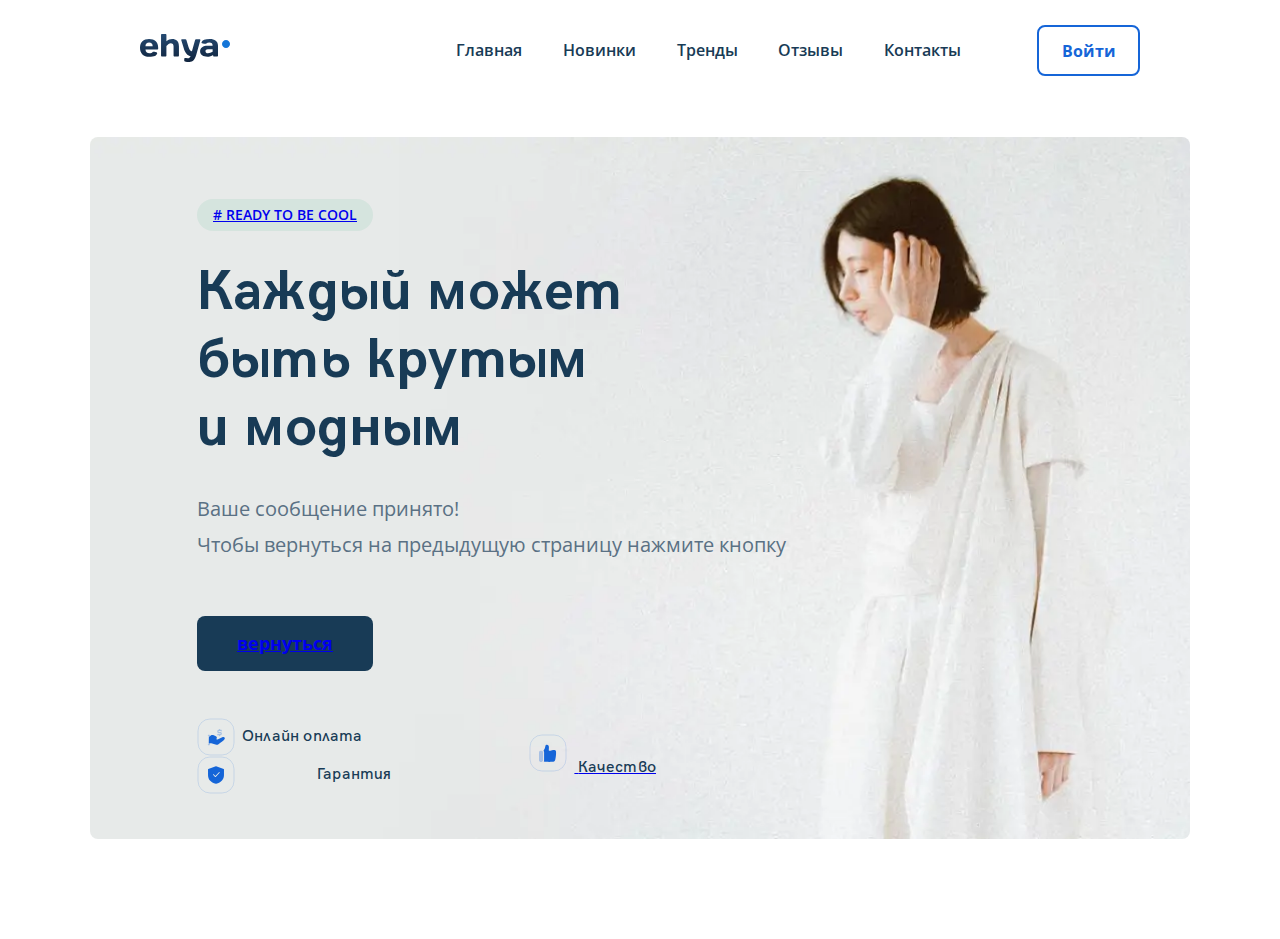
==== thankyou.html @ c6cf3c36 "create:adaptiv for mobile windows" ====
<!DOCTYPE html>
<html lang="ru">
  <head>
    <meta charset="UTF-8" />
    <meta name="viewport" content="width=device-width, initial-scale=1.0" />
    <title>БРЕНДОВАЯ ОДЕЖДА EHYA</title>
    <link rel="stylesheet" href="css/style.css" class="css" />
    <link rel="stylesheet" href="css/swiper-bundle.min.css" class="css" />
    <link rel="preconnect" href="https://fonts.gstatic.com" />
    <link
      href="https://fonts.googleapis.com/css2?family=Open+Sans:wght@300;400;600;700;800&display=swap"
      rel="stylesheet"
    />
    <link rel="shortcut icon" href="img/favicon.ico" type="image/x-icon" />
    <link rel="icon" href="img/favicon.ico" type="image/x-icon" />
    <link
      type="image/png"
      sizes="48x48"
      rel="icon"
      href="img/favicon-32x32.png"
    />
  </head>
  <body>
    <header class="navbar navbar__mobile">
      <div class="container">
        <div class="navbar-top">
          <div class="logo">
            <a href="#" class="logo">
              <img src="img/logo.svg" alt="Logo: EHYA" class="logo__image" />
            </a>
          </div>
          <div class="navbar-menu">
            <div class="navbar__links">
              <ul class="navbar__list">
                <li class="navbar__item">
                  <a href="#" class="navbar-menu__link">Главная</a>
                </li>
                <li class="navbar__item">
                  <a href="#" class="navbar-menu__link">Новинки</a>
                </li>
                <li class="navbar__item">
                  <a href="#" class="navbar-menu__link">Тренды</a>
                </li>
                <li class="navbar__item">
                  <a href="#" class="navbar-menu__link">Отзывы</a>
                </li>
                <li class="navbar__item">
                  <a href="#" class="navbar-menu__link">Контакты</a>
                </li>
              </ul>
              <div class="navbar__username--mobile">
                <button
                  data-toggle="modal"
                  class="menu-button navbar-top__menu-button navbar-top__menu-button--mobile"
                >
                  Войти
                </button>
              </div>
            </div>
          </div>
          <div class="navbar__username">
            <button
              class="menu-button navbar-top__menu-button navbar-top__menu-button--max"
              data-toggle="modal"
            >
              Войти
            </button>
          </div>
          <button class="menu-btn navbar-top__menu-button--mini">
            <div class="navbar-top__menu-line">
              <img
                src="img/menu-btn.png"
                alt="image"
                class="navbar-top__menu-image"
              />
            </div>
            <!--   <span class="navbar-top__menu-line"></span>
            <span class="navbar-top__menu-line"></span>
            <span class="navbar-top__menu-line"></span> -->
          </button>
          <!-- <button class="menu-btn--clode navbar-top__menu-button--close">
            <img src="img/close-icon2.png" alt="Icon: Close Icon" />
          </button> -->
          <!--/.navbar-top-->
        </div>
        <!-- /. container -->
      </div>
      <div class="mainscreen">
        <div class="mainscreen-wrapper">
          <div class="mainscreen-info">
            <button class="mainscreen__button-label">
              <a href="#" class="mainscreen-label"># ready to be cool</a>
            </button>
            <h1 class="mainscreen-title">
              Каждый может<br />
              быть крутым <br />
              и модным
            </h1>
            <div class="mainscreen-text">
              <span class="mainscreen__text">
                Ваше сообщение принято! <br />
                Чтобы вернуться на предыдущую страницу нажмите кнопку
              </span>
            </div>
            <button class="mainscreen__button-choise">
              <a href="index.html" class="mainscreen-choise">вернуться</a>
            </button>
          </div>
          <div class="mainscreen-conditions">
            <div class="mainscreen-conditions--mini">
              <div class="mainscreen-payment">
                <a href="#" class="mainscreen-payment__link"
                  ><img
                    src="img/payment-icon.svg"
                    alt="Icon: Icon Payment "
                    class="mainscreen-payment-icon"
                  />
                  <span class="mainscreen-paytext">Онлайн оплата</span></a
                >
              </div>
              <div class="mainscreen-guarantee">
                <a href="#" class="mainscreen-guarantee__link"
                  ><img
                    src="img/guarantee-icon.svg"
                    alt="Icon: Icon guarantee "
                    class="mainscreen-guarantee-icon"
                  />
                  <span class="mainscreen-guartext">Гарантия</span></a
                >
              </div>
            </div>

            <div class="mainscreen-quality">
              <a href="#" class="mainscreen-guartext__link">
                <img
                  src="img/quality-icon.svg"
                  alt="Icon: Icon quality "
                  class="mainscreen-quality-icon"
                />
                <span class="mainscreen-qualtext">Качество</span></a
              >
            </div>
          </div>
        </div>
        <!-- /. container-header -->
      </div>
    </header>
    <footer></footer>
    <div class="modal" id="modal_1">
      <div class="modal__overlay"></div>
      <!-- /.modal__overlay -->
      <div class="modal__dialog">
        <a href="#" class="modal__close">
          <img src="img/close.svg" alt="Icon: close" />
        </a>
        <div class="modal__contact-form">
          <h3 class="modal__title">Ваши данные</h3>
          <form action="send.php" method="POST" class="modal__form form">
            <input
              type="text"
              class="input modal__input modal__input-name"
              placeholder="Ваше Имя*"
              name="name"
              required
              minlength="2"
            />
            <input
              type="tel"
              class="input modal__input modal__input-number input__phone"
              placeholder="Номер телефона*"
              name="phone"
              required
              minlength="17"
            />
            <input
              type="email"
              class="input modal__input modal__input-email"
              placeholder="Email*"
              name="email"
              required
            />
            <textarea
              name="text"
              class="textarea modal__textarea"
              placeholder="Сообщение"
            ></textarea>
            <div class="modal__form-submit">
              <button class="button modal__button" type="submit">
                Отправить
              </button>
              <span class="modal__info">* Обязательные поля</span>
            </div>
          </form>
        </div>
        <!-- /.modal__contact-form -->
      </div>
      <!-- /.modal__dialog -->
    </div>
    <!-- /.modal -->
    <script src="js/jquery-3.5.1.min.js"></script>
    <script src="https://ajax.googleapis.com/ajax/libs/jquery/1.11.0/jquery.min.js"></script>
    <script src="js/swiper-bundle.min.js"></script>
    <script src="js/jquery.validate.min.js"></script>
    <script src="js/jquery.mask.min.js"></script>
    <script src="js/main.js"></script>
  </body>
</html>
---- css/style.css ----
*{box-sizing:border-box}body{font-family:'Open Sans', sans-serif;background-color:#FFFFFF;color:#183B56;overflow-y:scroll}@font-face{font-family:'HK Grotesk';src:url("../fonts/HKGrotesk-Bold.woff2") format("woff2");src:url("../fonts/HKGrotesk-Bold.woff") format("woff");font-weight:bold;font-style:normal;font-display:swap}@font-face{font-family:'HK Grotesk';src:url("../fonts/HKGrotesk-Medium.woff2") format("woff2");src:url("../fonts/HKGrotesk-Medium.woff") format("woff");font-weight:500;font-style:normal;font-display:swap}@font-face{font-family:'HK Grotesk';src:url("../fonts/HKGrotesk-Regular.woff2") format("woff2");src:url("../fonts/HKGrotesk-Regular.woff") format("woff");font-weight:normal;font-style:normal;font-display:swap}.container{max-width:1140px;margin:auto}.img{width:100%}.no-scroll{overflow-y:hidden}/*! normalize.css v8.0.1 | MIT License | github.com/necolas/normalize.css */html{line-height:1.15;-webkit-text-size-adjust:100%}body{margin:0}main{display:block}h1{font-size:2em;margin:0.67em 0}hr{box-sizing:content-box;height:0;overflow:visible}pre{font-family:monospace, monospace;font-size:1em}a{background-color:transparent}abbr[title]{border-bottom:none;text-decoration:underline;text-decoration:underline dotted}b,strong{font-weight:bolder}code,kbd,samp{font-family:monospace, monospace;font-size:1em}small{font-size:80%}sub,sup{font-size:75%;line-height:0;position:relative;vertical-align:baseline}sub{bottom:-0.25em}sup{top:-0.5em}img{border-style:none}button,input,optgroup,select,textarea{font-family:inherit;font-size:100%;line-height:1.15;margin:0}button,input{overflow:visible}button,select{text-transform:none}button,[type="button"],[type="reset"],[type="submit"]{-webkit-appearance:button}button::-moz-focus-inner,[type="button"]::-moz-focus-inner,[type="reset"]::-moz-focus-inner,[type="submit"]::-moz-focus-inner{border-style:none;padding:0}button:-moz-focusring,[type="button"]:-moz-focusring,[type="reset"]:-moz-focusring,[type="submit"]:-moz-focusring{outline:1px dotted ButtonText}fieldset{padding:0.35em 0.75em 0.625em}legend{box-sizing:border-box;color:inherit;display:table;max-width:100%;padding:0;white-space:normal}progress{vertical-align:baseline}textarea{overflow:auto}[type="checkbox"],[type="radio"]{box-sizing:border-box;padding:0}[type="number"]::-webkit-inner-spin-button,[type="number"]::-webkit-outer-spin-button{height:auto}[type="search"]{-webkit-appearance:textfield;outline-offset:-2px}[type="search"]::-webkit-search-decoration{-webkit-appearance:none}::-webkit-file-upload-button{-webkit-appearance:button;font:inherit}details{display:block}summary{display:list-item}template{display:none}[hidden]{display:none}.navbar{background-color:#ffffff;padding-bottom:100px;overflow-y:auto}.navbar-top{display:flex;justify-content:space-between;align-items:center;padding-top:23px;padding-bottom:60px}.navbar-top__menu-button--mini{display:none;border:none;outline:none}.navbar-top__menu-button--close{display:none;border:none;outline:none}.navbar-top__menu-button--max{outline:none;padding:13px 22px 12px 23px;border:2px solid #1565D8;border-radius:8px;background-color:#FFFFFF;text-decoration:none;font-style:normal;font-weight:bold;font-size:16px;line-height:22px;background-color:#FFFFFF;color:#1565d8}.navbar__username--mobile{display:none}.navbar-menu{margin:0;padding:0}.navbar__links{width:545px}.navbar__list{display:flex;align-items:center;justify-content:space-between;list-style-type:none}.navbar-menu__link{display:inline-block;text-decoration:none;font-style:normal;font-weight:600;font-size:16px;line-height:22px;color:#183B56}.logo{flex-basis:35%;cursor:pointer}.mainscreen{margin:auto;max-width:1280px;background-image:url(../img/header-image.webp);position:relative;padding:0px 0px 0px 0px;background-position:center;background-repeat:no-repeat;background-size:cover;border-radius:8px}.mainscreen-wrapper{padding:62px 0 45px 107px}.mainscreen__button-label{padding:6px 16px 6px 16px;background:rgba(54,179,126,0.1);border-radius:2000px;border:none;outline:none;margin-bottom:28px;text-transform:uppercase;text-decoration:none;font-style:normal;font-weight:600;font-size:14px;line-height:20px;color:#36B37E;cursor:pointer}.mainscreen-title{margin:0;padding:0;font-family:'HK Grotesk';font-feature-settings:"locl" 0;font-style:normal;font-weight:bold;font-size:56px;line-height:68px;letter-spacing:0.2px;color:#183B56;margin-bottom:28px}.mainscreen-text{max-width:615px;font-style:normal;font-weight:normal;font-size:20px;line-height:36px;color:#5A7184;margin-bottom:53px}.mainscreen__button-choise{padding:15px 40px 15px 40px;background:#183b56;border-radius:8px;border:none;outline:none;text-decoration:none;font-style:normal;font-weight:bold;font-size:18px;line-height:25px;color:#FFFFFF;cursor:pointer}.mainscreen-info{margin-bottom:47px}.mainscreen-conditions{width:459px;display:flex;justify-content:space-between;align-items:center}.mainscreen-conditions__mini{display:flex;justify-content:space-between;align-items:center}.mainscreen-payment{margin-right:29px}.mainscreen-payment__link,.mainscreen-guarantee__link,.mainscreen-quality__link{display:flex;justify-content:space-between;align-items:center;text-decoration:none}.mainscreen-payment-icon,.mainscreen-guarantee-icon,.mainscreen-quality-icon{margin-right:7px}.mainscreen-paytext,.mainscreen-qualtext,.mainscreen-guartext{font-family:'HK Grotesk';font-feature-settings:"locl" 0;font-weight:500;font-size:16px;line-height:20px;letter-spacing:0.2px;color:#183B56}.modal__overlay{position:fixed;left:0;top:0;right:0;bottom:0;background-color:rgba(0,143,223,0.39);z-index:100;visibility:hidden;opacity:0;transition:opacity 0.8s}.modal__overlay--visible{visibility:visible;opacity:1}.modal__dialog{position:fixed;max-width:478px;max-height:100%;overflow:auto;left:50%;top:49%;transform:translate(-50%, -50%);padding:19px 88px 33px 88px;background-color:#183B56;border-radius:8px;color:red;z-index:101;visibility:hidden;opacity:0;transition:opacity 0.8s}.modal__dialog--visible{visibility:visible;opacity:1}.modal__close{position:absolute;right:18px;top:20px;text-decoration:none;outline:none;border:none;cursor:pointer}.modal__input{font-family:'HK Grotesk';font-feature-settings:"locl" 0;width:100%;margin-top:15px;padding-left:15px}.modal__textarea{font-family:'HK Grotesk';font-feature-settings:"locl" 0;width:100%;min-height:123px;margin-top:15px;padding-top:10px;padding-left:15px;border-radius:4px;border:none;outline:none;resize:none}.modal__info{font-style:normal;font-weight:bold;font-size:12px;line-height:15px;color:#E0E0E0;text-align:left;order:2}.modal__title{font-family:'Open Sans', sans-serif;margin:17px 0 0 0;font-style:normal;font-weight:bold;font-size:18px;line-height:23px;text-transform:uppercase;color:#FFFFFF;text-align:center}.modal__button{margin-top:15px;min-width:163px;padding:9px 9px 9px 9px;background-color:#183B56;border-radius:8px;color:#FFFFFF;text-transform:uppercase;box-shadow:0 14px 28px rgba(0,0,0,0.25),0 10px 10px rgba(0,0,0,0.22);order:2}.modal__form-submit{display:flex;flex-direction:column;justify-content:space-between}.input{background:#FFFFFF;border-radius:4px;border:none;outline:none;height:50px;padding:0 23px 0 23px;font-size:16px;line-height:15px;font-weight:normal}@media (max-width: 1335px){.container{max-width:1000px}.logo{flex-basis:20%}.mainscreen{max-width:1100px}}@media (max-width: 1200px){.container{max-width:900px}.logo{flex-basis:20%}.mainscreen{max-width:950px}}@media (max-width: 992px){.container{max-width:650px}.logo{flex-basis:20%}.mainscreen{max-width:750px}.mainscreen-wrapper{padding:30px 0 30px 30px}.navbar-top{padding-bottom:31px}.navbar__links{width:420px}.navbar-menu{margin-right:30px}.navbar-menu__link{font-weight:600;font-size:14px}}@media (max-width: 768px){.container{max-width:650px}.navbar-top__menu-line--invisible{display:none}.navbar{overflow-y:auto}.navbar-menu{display:none;position:fixed;left:20px;right:-10px;bottom:0;top:9px;background-color:#FFFFFF;z-index:99;border:1px solid #c4c1c1;box-shadow:0 0 10px #c4c1c1}.navbar-menu--visible{display:block;max-height:60%;overflow-y:auto}.navbar__mobile{display:block;top:0;right:0;left:0;z-index:99}.navbar__username{display:none}.navbar__username--mobile{display:block}.navbar__list{padding:0;margin:0;align-items:start;flex-direction:column;margin-top:40px;margin-left:120px;margin-bottom:20px}.navbar__item{margin-bottom:20px}.navbar-top{padding-top:26px;padding-bottom:46px}.navbar-top__menu-button--mobile{margin-left:120px;padding:13px 125px 12px 125px;border:2px solid #1565D8;border-radius:8px;background-color:#FFFFFF;font-style:normal;font-weight:bold;font-size:16px;line-height:22px;background-color:#FFFFFF;color:#1565d8}.navbar-top__menu-button--mini{position:absolute;top:29px;right:63px;z-index:100;display:flex;width:16px;height:14px;padding:0;align-items:center;justify-content:space-between;flex-direction:column;border:none;background-color:#FFFFFF;cursor:pointer}.menu-btn--close{background-image:url(../img/close-icon.png);margin-top:4px;background-size:cover;z-index:100}.mainscreen{max-width:724px;margin:auto;background-image:url(../img/header-image2.webp);position:relative;padding:0px 0 0px 0;background-position:center;background-repeat:no-repeat;background-size:cover;border-radius:8px;overflow-y:auto}.mainscreen-wrapper{padding:35px 0 36px 29px}.mainscreen__button-label{margin-bottom:24px}.mainscreen-title{font-style:normal;font-weight:bold;font-size:48px;line-height:60px;letter-spacing:0.2px;margin-bottom:20px}.mainscreen-text{max-width:401px;font-style:normal;font-weight:normal;font-size:18px;line-height:32px;margin-bottom:36px}.mainscreen-info{margin-bottom:40px}.mainscreen-conditions{max-width:443px}.mainscreen-payment{margin-right:18px}.modal__dialog{width:300px;padding:19px 40px 33px 40px}}@media (max-width: 700px){.container{max-width:500px}.mainscreen-wrapper{padding:35px 0 36px 29px}.mainscreen__button-label{margin-bottom:24px}.mainscreen-title{font-style:normal;font-weight:bold;font-size:44px;letter-spacing:0.2px;margin-bottom:20px}.mainscreen-text{max-width:401px;font-style:normal;font-weight:normal;font-size:16px;margin-bottom:36px}}@media (max-width: 567px){.container{max-width:450px}.mainscreen{max-width:711px;margin:auto;background-image:url(../img/header-image2.webp);position:relative;padding:0px 0 0px 0;background-position:center;background-repeat:no-repeat;background-size:cover;border-radius:8px}.mainscreen-wrapper{padding:35px 0 36px 29px}.mainscreen__button-label{margin-bottom:24px}.mainscreen-title{font-style:normal;font-weight:bold;font-size:36px;letter-spacing:0.2px;margin-bottom:20px}.mainscreen-text{max-width:401px;font-style:normal;font-weight:normal;font-size:18px;line-height:32px;margin-bottom:36px}.mainscreen-info{margin-bottom:40px}.mainscreen-conditions{max-width:443px}.navbar__list{margin-left:80px}.navbar-top{padding-top:26px}.navbar-top__menu-button--mobile{margin-left:74px;padding:9px 101px 9px 101px}}@media (max-width: 480px){.container{max-width:300px}.navbar-top{padding:26px 0 26px 5px}.navbar__links{width:300px}.mainscreen{max-width:500px;height:100%;margin:auto;background-image:url(../img/header-image2.webp);position:relative;padding:0px 0 0px 0;background-position:right;background-repeat:no-repeat;background-size:cover;border-radius:8px}.mainscreen-wrapper{padding:378px 0 51px 6px}.mainscreen__button-label{position:absolute;top:197px;right:88px;margin-bottom:24px}.mainscreen-title{position:absolute;top:236px;font-weight:bold;font-size:32px;line-height:40px;text-align:center;letter-spacing:0.2px}.mainscreen-text{max-width:401px;font-style:normal;font-weight:normal;font-size:16px;line-height:28px;text-align:center}.mainscreen-info{display:flex;flex-direction:column;justify-content:space-between;align-items:center;margin-bottom:40px}.mainscreen-conditions{max-width:320px;margin:auto;flex-direction:column;flex-wrap:wrap;align-items:center}.navbar__list{margin-left:30px}.navbar-top__menu-button--mobile{margin-left:20px;padding:9px 101px 9px 101px}.navbar-menu{left:8px;right:-26px;bottom:0;top:9px}.navbar-menu--visible{max-height:60%}}@media (max-width: 320px){.container{max-width:280px}.mainscreen{position:relative;max-width:320px;height:100%;margin:auto;background-image:url(../img/header-image3.webp);position:relative;padding:0px 0 0px 0;background-position:top;background-repeat:no-repeat;background-size:cover;border-radius:8px}.mainscreen-wrapper{padding:563px 0 34px 6px}.mainscreen__button-label{position:absolute;top:376px;right:75px}.mainscreen-title{position:absolute;top:426px;font-style:normal;font-weight:bold;font-size:32px;letter-spacing:0.2px}.mainscreen-text{font-style:normal;font-weight:normal;font-size:17px;margin-bottom:26px;text-align:center}.mainscreen-info{margin-bottom:22px}.mainscreen-conditions{max-width:300px;align-items:center}.mainscreen-conditions__mini{min-width:272px;margin-bottom:15px}.mainscreen-paytext,.mainscreen-qualtext,.mainscreen-guartext{font-family:'HK Grotesk';font-feature-settings:"locl" 0;font-weight:500;font-size:16px;line-height:20px;letter-spacing:0.2px;color:#183B56}.mainscreen-payment{margin-right:0}.mainscreen-payment-icon,.mainscreen-guarantee-icon,.mainscreen-quality-icon{width:25px}.mainscreen__button-choise{padding:13px 49px 13px 49px;background:#183b56;border-radius:8px;border:none;outline:none}.mainscreen-choise{font-style:normal;font-weight:bold;font-size:16px;line-height:22px;text-align:center}.navbar-top{padding:18px 0 39px 5px}.navbar-top__menu-button--mini{top:21px;right:29px}.navbar-top__menu-button--mobile{margin-left:20px;margin-bottom:20px}.navbar__links{width:295px}.navbar-menu{display:none;position:fixed;left:8px;right:-26px;bottom:0;top:9px;background-color:#FFFFFF;z-index:99;border:1px solid #c4c1c1;box-shadow:0 0 10px #c4c1c1}.navbar-menu--visible{display:block;height:322px;overflow-y:auto}.navbar-menu__link{font-style:normal;font-weight:600;font-size:16px;line-height:22px}.navbar__list{margin-left:22px;margin-top:35px;margin-bottom:-1px}}
/*# sourceMappingURL=style.css.map */
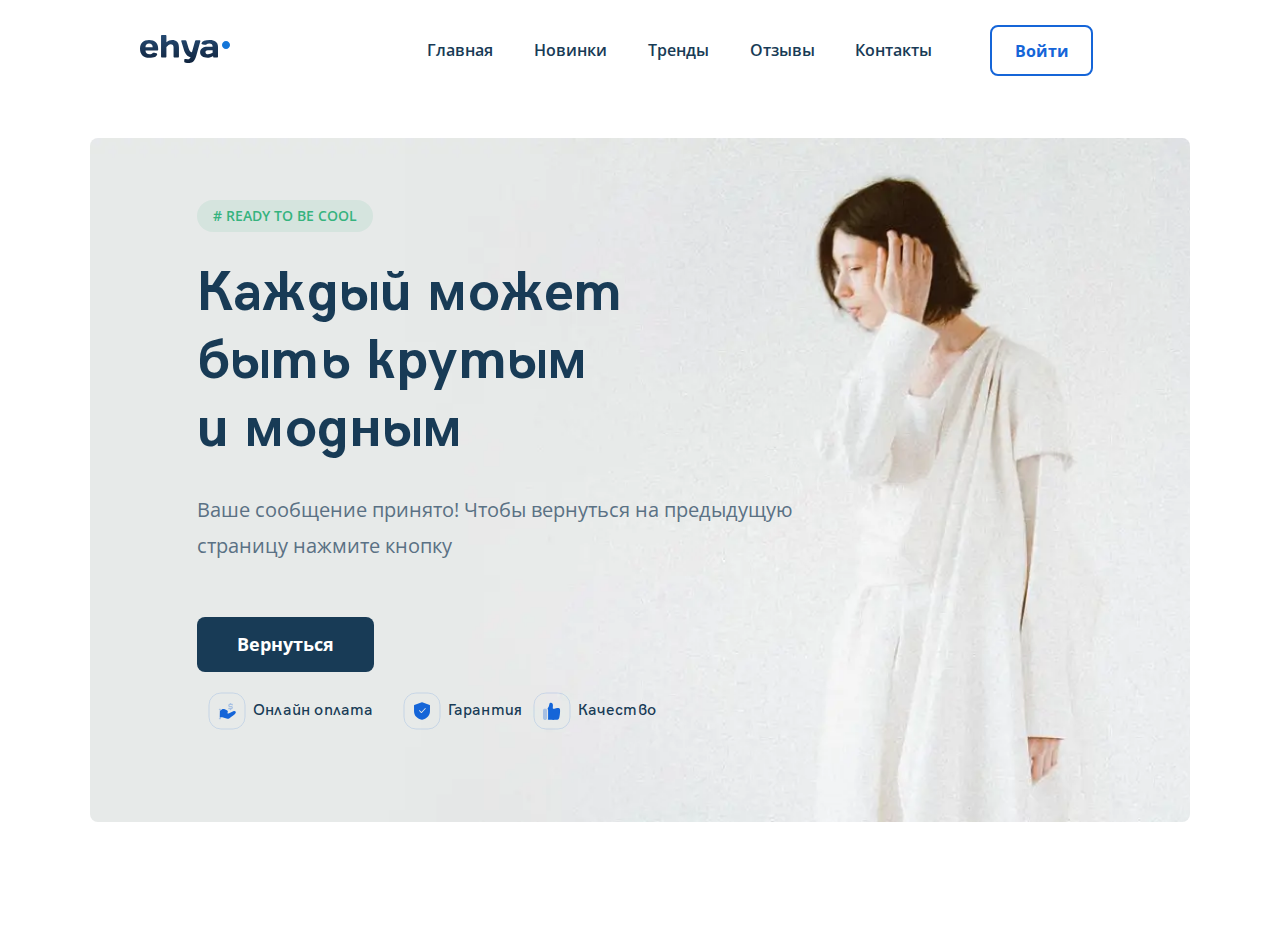
==== commit 5b25faf4: "create: section new" ====
--- a/thankyou.html
+++ b/thankyou.html
@@ -6,6 +6,7 @@
     <title>БРЕНДОВАЯ ОДЕЖДА EHYA</title>
     <link rel="stylesheet" href="css/style.css" class="css" />
     <link rel="stylesheet" href="css/swiper-bundle.min.css" class="css" />
+
     <link rel="preconnect" href="https://fonts.gstatic.com" />
     <link
       href="https://fonts.googleapis.com/css2?family=Open+Sans:wght@300;400;600;700;800&display=swap"
@@ -25,7 +26,7 @@
       <div class="container">
         <div class="navbar-top">
           <div class="logo">
-            <a href="#" class="logo">
+            <a href="index.html" class="logo">
               <img src="img/logo.svg" alt="Logo: EHYA" class="logo__image" />
             </a>
           </div>
@@ -48,7 +49,7 @@
                   <a href="#" class="navbar-menu__link">Контакты</a>
                 </li>
               </ul>
-              <div class="navbar__username--mobile">
+              <div class="navbar__username navbar__username--mobile">
                 <button
                   data-toggle="modal"
                   class="menu-button navbar-top__menu-button navbar-top__menu-button--mobile"
@@ -66,19 +67,21 @@
               Войти
             </button>
           </div>
-          <button class="menu-btn navbar-top__menu-button--mini">
-            <div class="navbar-top__menu-line">
-              <img
-                src="img/menu-btn.png"
-                alt="image"
-                class="navbar-top__menu-image"
-              />
-            </div>
+          <div class="navbar-top__menu-line"></div>
+          <button
+            class="menu-btn navbar-top__menu-button navbar-top__line-button navbar-top__menu-button--mini"
+          >
+            <img
+              src="img/menu-btn.png"
+              alt="image"
+              class="navbar-top__menu-image navbar-top__menu-line"
+            />
+
             <!--   <span class="navbar-top__menu-line"></span>
             <span class="navbar-top__menu-line"></span>
             <span class="navbar-top__menu-line"></span> -->
           </button>
-          <!-- <button class="menu-btn--clode navbar-top__menu-button--close">
+          <!-- <button class="menu-btn navbar-top__menu-button">
             <img src="img/close-icon2.png" alt="Icon: Close Icon" />
           </button> -->
           <!--/.navbar-top-->
@@ -88,9 +91,7 @@
       <div class="mainscreen">
         <div class="mainscreen-wrapper">
           <div class="mainscreen-info">
-            <button class="mainscreen__button-label">
-              <a href="#" class="mainscreen-label"># ready to be cool</a>
-            </button>
+            <button class="mainscreen__button-label"># ready to be cool</button>
             <h1 class="mainscreen-title">
               Каждый может<br />
               быть крутым <br />
@@ -98,16 +99,16 @@
             </h1>
             <div class="mainscreen-text">
               <span class="mainscreen__text">
-                Ваше сообщение принято! <br />
-                Чтобы вернуться на предыдущую страницу нажмите кнопку
+                Ваше сообщение принято! Чтобы вернуться на предыдущую страницу
+                нажмите кнопку
               </span>
-            </div>
-            <button class="mainscreen__button-choise">
-              <a href="index.html" class="mainscreen-choise">вернуться</a>
-            </button>
-          </div>
+            </div>  
+            <div class="mainscreen__thank-back">
+            <a href="index.html" class="thank-back__main">
+            <button class="mainscreen__button-choise">Вернуться</button>
+          </div>         
           <div class="mainscreen-conditions">
-            <div class="mainscreen-conditions--mini">
+            <div class="mainscreen-conditions__mini">
               <div class="mainscreen-payment">
                 <a href="#" class="mainscreen-payment__link"
                   ><img
@@ -131,7 +132,7 @@
             </div>
 
             <div class="mainscreen-quality">
-              <a href="#" class="mainscreen-guartext__link">
+              <a href="#" class="mainscreen-quality__link">
                 <img
                   src="img/quality-icon.svg"
                   alt="Icon: Icon quality "
@@ -159,17 +160,28 @@
             <input
               type="text"
               class="input modal__input modal__input-name"
-              placeholder="Ваше Имя*"
+              placeholder="Ваше логин*"
               name="name"
               required
               minlength="2"
             />
+            <input
+              type="password"
+              class="input modal__input modal__input-password"
+              placeholder="Пароль*"
+              name="password"
+              required
+              minlength="5"
+            />
+            <div class="modal__form-submit">
+              <span class="modal__info">*Обязательные поля</span>
+              <button class="button modal__button" type="submit">Вход</button>
+            </div>
             <input
               type="tel"
               class="input modal__input modal__input-number input__phone"
               placeholder="Номер телефона*"
               name="phone"
-              required
               minlength="17"
             />
             <input
@@ -177,7 +189,6 @@
               class="input modal__input modal__input-email"
               placeholder="Email*"
               name="email"
-              required
             />
             <textarea
               name="text"
@@ -185,10 +196,10 @@
               placeholder="Сообщение"
             ></textarea>
             <div class="modal__form-submit">
+              <span class="modal__info">*Обязательные поля</span>
               <button class="button modal__button" type="submit">
                 Отправить
               </button>
-              <span class="modal__info">* Обязательные поля</span>
             </div>
           </form>
         </div>
--- a/css/style.css
+++ b/css/style.css
@@ -1,2 +1,2 @@
-*{box-sizing:border-box}body{font-family:'Open Sans', sans-serif;background-color:#FFFFFF;color:#183B56;overflow-y:scroll}@font-face{font-family:'HK Grotesk';src:url("../fonts/HKGrotesk-Bold.woff2") format("woff2");src:url("../fonts/HKGrotesk-Bold.woff") format("woff");font-weight:bold;font-style:normal;font-display:swap}@font-face{font-family:'HK Grotesk';src:url("../fonts/HKGrotesk-Medium.woff2") format("woff2");src:url("../fonts/HKGrotesk-Medium.woff") format("woff");font-weight:500;font-style:normal;font-display:swap}@font-face{font-family:'HK Grotesk';src:url("../fonts/HKGrotesk-Regular.woff2") format("woff2");src:url("../fonts/HKGrotesk-Regular.woff") format("woff");font-weight:normal;font-style:normal;font-display:swap}.container{max-width:1140px;margin:auto}.img{width:100%}.no-scroll{overflow-y:hidden}/*! normalize.css v8.0.1 | MIT License | github.com/necolas/normalize.css */html{line-height:1.15;-webkit-text-size-adjust:100%}body{margin:0}main{display:block}h1{font-size:2em;margin:0.67em 0}hr{box-sizing:content-box;height:0;overflow:visible}pre{font-family:monospace, monospace;font-size:1em}a{background-color:transparent}abbr[title]{border-bottom:none;text-decoration:underline;text-decoration:underline dotted}b,strong{font-weight:bolder}code,kbd,samp{font-family:monospace, monospace;font-size:1em}small{font-size:80%}sub,sup{font-size:75%;line-height:0;position:relative;vertical-align:baseline}sub{bottom:-0.25em}sup{top:-0.5em}img{border-style:none}button,input,optgroup,select,textarea{font-family:inherit;font-size:100%;line-height:1.15;margin:0}button,input{overflow:visible}button,select{text-transform:none}button,[type="button"],[type="reset"],[type="submit"]{-webkit-appearance:button}button::-moz-focus-inner,[type="button"]::-moz-focus-inner,[type="reset"]::-moz-focus-inner,[type="submit"]::-moz-focus-inner{border-style:none;padding:0}button:-moz-focusring,[type="button"]:-moz-focusring,[type="reset"]:-moz-focusring,[type="submit"]:-moz-focusring{outline:1px dotted ButtonText}fieldset{padding:0.35em 0.75em 0.625em}legend{box-sizing:border-box;color:inherit;display:table;max-width:100%;padding:0;white-space:normal}progress{vertical-align:baseline}textarea{overflow:auto}[type="checkbox"],[type="radio"]{box-sizing:border-box;padding:0}[type="number"]::-webkit-inner-spin-button,[type="number"]::-webkit-outer-spin-button{height:auto}[type="search"]{-webkit-appearance:textfield;outline-offset:-2px}[type="search"]::-webkit-search-decoration{-webkit-appearance:none}::-webkit-file-upload-button{-webkit-appearance:button;font:inherit}details{display:block}summary{display:list-item}template{display:none}[hidden]{display:none}.navbar{background-color:#ffffff;padding-bottom:100px;overflow-y:auto}.navbar-top{display:flex;justify-content:space-between;align-items:center;padding-top:23px;padding-bottom:60px}.navbar-top__menu-button--mini{display:none;border:none;outline:none}.navbar-top__menu-button--close{display:none;border:none;outline:none}.navbar-top__menu-button--max{outline:none;padding:13px 22px 12px 23px;border:2px solid #1565D8;border-radius:8px;background-color:#FFFFFF;text-decoration:none;font-style:normal;font-weight:bold;font-size:16px;line-height:22px;background-color:#FFFFFF;color:#1565d8}.navbar__username--mobile{display:none}.navbar-menu{margin:0;padding:0}.navbar__links{width:545px}.navbar__list{display:flex;align-items:center;justify-content:space-between;list-style-type:none}.navbar-menu__link{display:inline-block;text-decoration:none;font-style:normal;font-weight:600;font-size:16px;line-height:22px;color:#183B56}.logo{flex-basis:35%;cursor:pointer}.mainscreen{margin:auto;max-width:1280px;background-image:url(../img/header-image.webp);position:relative;padding:0px 0px 0px 0px;background-position:center;background-repeat:no-repeat;background-size:cover;border-radius:8px}.mainscreen-wrapper{padding:62px 0 45px 107px}.mainscreen__button-label{padding:6px 16px 6px 16px;background:rgba(54,179,126,0.1);border-radius:2000px;border:none;outline:none;margin-bottom:28px;text-transform:uppercase;text-decoration:none;font-style:normal;font-weight:600;font-size:14px;line-height:20px;color:#36B37E;cursor:pointer}.mainscreen-title{margin:0;padding:0;font-family:'HK Grotesk';font-feature-settings:"locl" 0;font-style:normal;font-weight:bold;font-size:56px;line-height:68px;letter-spacing:0.2px;color:#183B56;margin-bottom:28px}.mainscreen-text{max-width:615px;font-style:normal;font-weight:normal;font-size:20px;line-height:36px;color:#5A7184;margin-bottom:53px}.mainscreen__button-choise{padding:15px 40px 15px 40px;background:#183b56;border-radius:8px;border:none;outline:none;text-decoration:none;font-style:normal;font-weight:bold;font-size:18px;line-height:25px;color:#FFFFFF;cursor:pointer}.mainscreen-info{margin-bottom:47px}.mainscreen-conditions{width:459px;display:flex;justify-content:space-between;align-items:center}.mainscreen-conditions__mini{display:flex;justify-content:space-between;align-items:center}.mainscreen-payment{margin-right:29px}.mainscreen-payment__link,.mainscreen-guarantee__link,.mainscreen-quality__link{display:flex;justify-content:space-between;align-items:center;text-decoration:none}.mainscreen-payment-icon,.mainscreen-guarantee-icon,.mainscreen-quality-icon{margin-right:7px}.mainscreen-paytext,.mainscreen-qualtext,.mainscreen-guartext{font-family:'HK Grotesk';font-feature-settings:"locl" 0;font-weight:500;font-size:16px;line-height:20px;letter-spacing:0.2px;color:#183B56}.modal__overlay{position:fixed;left:0;top:0;right:0;bottom:0;background-color:rgba(0,143,223,0.39);z-index:100;visibility:hidden;opacity:0;transition:opacity 0.8s}.modal__overlay--visible{visibility:visible;opacity:1}.modal__dialog{position:fixed;max-width:478px;max-height:100%;overflow:auto;left:50%;top:49%;transform:translate(-50%, -50%);padding:19px 88px 33px 88px;background-color:#183B56;border-radius:8px;color:red;z-index:101;visibility:hidden;opacity:0;transition:opacity 0.8s}.modal__dialog--visible{visibility:visible;opacity:1}.modal__close{position:absolute;right:18px;top:20px;text-decoration:none;outline:none;border:none;cursor:pointer}.modal__input{font-family:'HK Grotesk';font-feature-settings:"locl" 0;width:100%;margin-top:15px;padding-left:15px}.modal__textarea{font-family:'HK Grotesk';font-feature-settings:"locl" 0;width:100%;min-height:123px;margin-top:15px;padding-top:10px;padding-left:15px;border-radius:4px;border:none;outline:none;resize:none}.modal__info{font-style:normal;font-weight:bold;font-size:12px;line-height:15px;color:#E0E0E0;text-align:left;order:2}.modal__title{font-family:'Open Sans', sans-serif;margin:17px 0 0 0;font-style:normal;font-weight:bold;font-size:18px;line-height:23px;text-transform:uppercase;color:#FFFFFF;text-align:center}.modal__button{margin-top:15px;min-width:163px;padding:9px 9px 9px 9px;background-color:#183B56;border-radius:8px;color:#FFFFFF;text-transform:uppercase;box-shadow:0 14px 28px rgba(0,0,0,0.25),0 10px 10px rgba(0,0,0,0.22);order:2}.modal__form-submit{display:flex;flex-direction:column;justify-content:space-between}.input{background:#FFFFFF;border-radius:4px;border:none;outline:none;height:50px;padding:0 23px 0 23px;font-size:16px;line-height:15px;font-weight:normal}@media (max-width: 1335px){.container{max-width:1000px}.logo{flex-basis:20%}.mainscreen{max-width:1100px}}@media (max-width: 1200px){.container{max-width:900px}.logo{flex-basis:20%}.mainscreen{max-width:950px}}@media (max-width: 992px){.container{max-width:650px}.logo{flex-basis:20%}.mainscreen{max-width:750px}.mainscreen-wrapper{padding:30px 0 30px 30px}.navbar-top{padding-bottom:31px}.navbar__links{width:420px}.navbar-menu{margin-right:30px}.navbar-menu__link{font-weight:600;font-size:14px}}@media (max-width: 768px){.container{max-width:650px}.navbar-top__menu-line--invisible{display:none}.navbar{overflow-y:auto}.navbar-menu{display:none;position:fixed;left:20px;right:-10px;bottom:0;top:9px;background-color:#FFFFFF;z-index:99;border:1px solid #c4c1c1;box-shadow:0 0 10px #c4c1c1}.navbar-menu--visible{display:block;max-height:60%;overflow-y:auto}.navbar__mobile{display:block;top:0;right:0;left:0;z-index:99}.navbar__username{display:none}.navbar__username--mobile{display:block}.navbar__list{padding:0;margin:0;align-items:start;flex-direction:column;margin-top:40px;margin-left:120px;margin-bottom:20px}.navbar__item{margin-bottom:20px}.navbar-top{padding-top:26px;padding-bottom:46px}.navbar-top__menu-button--mobile{margin-left:120px;padding:13px 125px 12px 125px;border:2px solid #1565D8;border-radius:8px;background-color:#FFFFFF;font-style:normal;font-weight:bold;font-size:16px;line-height:22px;background-color:#FFFFFF;color:#1565d8}.navbar-top__menu-button--mini{position:absolute;top:29px;right:63px;z-index:100;display:flex;width:16px;height:14px;padding:0;align-items:center;justify-content:space-between;flex-direction:column;border:none;background-color:#FFFFFF;cursor:pointer}.menu-btn--close{background-image:url(../img/close-icon.png);margin-top:4px;background-size:cover;z-index:100}.mainscreen{max-width:724px;margin:auto;background-image:url(../img/header-image2.webp);position:relative;padding:0px 0 0px 0;background-position:center;background-repeat:no-repeat;background-size:cover;border-radius:8px;overflow-y:auto}.mainscreen-wrapper{padding:35px 0 36px 29px}.mainscreen__button-label{margin-bottom:24px}.mainscreen-title{font-style:normal;font-weight:bold;font-size:48px;line-height:60px;letter-spacing:0.2px;margin-bottom:20px}.mainscreen-text{max-width:401px;font-style:normal;font-weight:normal;font-size:18px;line-height:32px;margin-bottom:36px}.mainscreen-info{margin-bottom:40px}.mainscreen-conditions{max-width:443px}.mainscreen-payment{margin-right:18px}.modal__dialog{width:300px;padding:19px 40px 33px 40px}}@media (max-width: 700px){.container{max-width:500px}.mainscreen-wrapper{padding:35px 0 36px 29px}.mainscreen__button-label{margin-bottom:24px}.mainscreen-title{font-style:normal;font-weight:bold;font-size:44px;letter-spacing:0.2px;margin-bottom:20px}.mainscreen-text{max-width:401px;font-style:normal;font-weight:normal;font-size:16px;margin-bottom:36px}}@media (max-width: 567px){.container{max-width:450px}.mainscreen{max-width:711px;margin:auto;background-image:url(../img/header-image2.webp);position:relative;padding:0px 0 0px 0;background-position:center;background-repeat:no-repeat;background-size:cover;border-radius:8px}.mainscreen-wrapper{padding:35px 0 36px 29px}.mainscreen__button-label{margin-bottom:24px}.mainscreen-title{font-style:normal;font-weight:bold;font-size:36px;letter-spacing:0.2px;margin-bottom:20px}.mainscreen-text{max-width:401px;font-style:normal;font-weight:normal;font-size:18px;line-height:32px;margin-bottom:36px}.mainscreen-info{margin-bottom:40px}.mainscreen-conditions{max-width:443px}.navbar__list{margin-left:80px}.navbar-top{padding-top:26px}.navbar-top__menu-button--mobile{margin-left:74px;padding:9px 101px 9px 101px}}@media (max-width: 480px){.container{max-width:300px}.navbar-top{padding:26px 0 26px 5px}.navbar__links{width:300px}.mainscreen{max-width:500px;height:100%;margin:auto;background-image:url(../img/header-image2.webp);position:relative;padding:0px 0 0px 0;background-position:right;background-repeat:no-repeat;background-size:cover;border-radius:8px}.mainscreen-wrapper{padding:378px 0 51px 6px}.mainscreen__button-label{position:absolute;top:197px;right:88px;margin-bottom:24px}.mainscreen-title{position:absolute;top:236px;font-weight:bold;font-size:32px;line-height:40px;text-align:center;letter-spacing:0.2px}.mainscreen-text{max-width:401px;font-style:normal;font-weight:normal;font-size:16px;line-height:28px;text-align:center}.mainscreen-info{display:flex;flex-direction:column;justify-content:space-between;align-items:center;margin-bottom:40px}.mainscreen-conditions{max-width:320px;margin:auto;flex-direction:column;flex-wrap:wrap;align-items:center}.navbar__list{margin-left:30px}.navbar-top__menu-button--mobile{margin-left:20px;padding:9px 101px 9px 101px}.navbar-menu{left:8px;right:-26px;bottom:0;top:9px}.navbar-menu--visible{max-height:60%}}@media (max-width: 320px){.container{max-width:280px}.mainscreen{position:relative;max-width:320px;height:100%;margin:auto;background-image:url(../img/header-image3.webp);position:relative;padding:0px 0 0px 0;background-position:top;background-repeat:no-repeat;background-size:cover;border-radius:8px}.mainscreen-wrapper{padding:563px 0 34px 6px}.mainscreen__button-label{position:absolute;top:376px;right:75px}.mainscreen-title{position:absolute;top:426px;font-style:normal;font-weight:bold;font-size:32px;letter-spacing:0.2px}.mainscreen-text{font-style:normal;font-weight:normal;font-size:17px;margin-bottom:26px;text-align:center}.mainscreen-info{margin-bottom:22px}.mainscreen-conditions{max-width:300px;align-items:center}.mainscreen-conditions__mini{min-width:272px;margin-bottom:15px}.mainscreen-paytext,.mainscreen-qualtext,.mainscreen-guartext{font-family:'HK Grotesk';font-feature-settings:"locl" 0;font-weight:500;font-size:16px;line-height:20px;letter-spacing:0.2px;color:#183B56}.mainscreen-payment{margin-right:0}.mainscreen-payment-icon,.mainscreen-guarantee-icon,.mainscreen-quality-icon{width:25px}.mainscreen__button-choise{padding:13px 49px 13px 49px;background:#183b56;border-radius:8px;border:none;outline:none}.mainscreen-choise{font-style:normal;font-weight:bold;font-size:16px;line-height:22px;text-align:center}.navbar-top{padding:18px 0 39px 5px}.navbar-top__menu-button--mini{top:21px;right:29px}.navbar-top__menu-button--mobile{margin-left:20px;margin-bottom:20px}.navbar__links{width:295px}.navbar-menu{display:none;position:fixed;left:8px;right:-26px;bottom:0;top:9px;background-color:#FFFFFF;z-index:99;border:1px solid #c4c1c1;box-shadow:0 0 10px #c4c1c1}.navbar-menu--visible{display:block;height:322px;overflow-y:auto}.navbar-menu__link{font-style:normal;font-weight:600;font-size:16px;line-height:22px}.navbar__list{margin-left:22px;margin-top:35px;margin-bottom:-1px}}
+*{box-sizing:border-box}body{font-family:'Open Sans', sans-serif;background-color:#FFFFFF;color:#183B56;overflow-y:scroll}@font-face{font-family:'HK Grotesk';src:url("../fonts/HKGrotesk-Bold.woff2") format("woff2");src:url("../fonts/HKGrotesk-Bold.woff") format("woff");font-weight:bold;font-style:normal;font-display:swap}@font-face{font-family:'HK Grotesk';src:url("../fonts/HKGrotesk-Medium.woff2") format("woff2");src:url("../fonts/HKGrotesk-Medium.woff") format("woff");font-weight:500;font-style:normal;font-display:swap}@font-face{font-family:'HK Grotesk';src:url("../fonts/HKGrotesk-Regular.woff2") format("woff2");src:url("../fonts/HKGrotesk-Regular.woff") format("woff");font-weight:normal;font-style:normal;font-display:swap}.container{max-width:1140px;margin:auto}.img{width:100%}.no-scroll{overflow-y:hidden}/*! normalize.css v8.0.1 | MIT License | github.com/necolas/normalize.css */html{line-height:1.15;-webkit-text-size-adjust:100%}body{margin:0}main{display:block}h1{font-size:2em;margin:0.67em 0}hr{box-sizing:content-box;height:0;overflow:visible}pre{font-family:monospace, monospace;font-size:1em}a{background-color:transparent}abbr[title]{border-bottom:none;text-decoration:underline;text-decoration:underline dotted}b,strong{font-weight:bolder}code,kbd,samp{font-family:monospace, monospace;font-size:1em}small{font-size:80%}sub,sup{font-size:75%;line-height:0;position:relative;vertical-align:baseline}sub{bottom:-0.25em}sup{top:-0.5em}img{border-style:none}button,input,optgroup,select,textarea{font-family:inherit;font-size:100%;line-height:1.15;margin:0}button,input{overflow:visible}button,select{text-transform:none}button,[type="button"],[type="reset"],[type="submit"]{-webkit-appearance:button}button::-moz-focus-inner,[type="button"]::-moz-focus-inner,[type="reset"]::-moz-focus-inner,[type="submit"]::-moz-focus-inner{border-style:none;padding:0}button:-moz-focusring,[type="button"]:-moz-focusring,[type="reset"]:-moz-focusring,[type="submit"]:-moz-focusring{outline:1px dotted ButtonText}fieldset{padding:0.35em 0.75em 0.625em}legend{box-sizing:border-box;color:inherit;display:table;max-width:100%;padding:0;white-space:normal}progress{vertical-align:baseline}textarea{overflow:auto}[type="checkbox"],[type="radio"]{box-sizing:border-box;padding:0}[type="number"]::-webkit-inner-spin-button,[type="number"]::-webkit-outer-spin-button{height:auto}[type="search"]{-webkit-appearance:textfield;outline-offset:-2px}[type="search"]::-webkit-search-decoration{-webkit-appearance:none}::-webkit-file-upload-button{-webkit-appearance:button;font:inherit}details{display:block}summary{display:list-item}template{display:none}[hidden]{display:none}.navbar{background-color:#ffffff;padding-bottom:120px;overflow-y:auto}.navbar-top{display:flex;justify-content:space-between;align-items:center;padding-top:23px;padding-bottom:60px}.navbar-top__menu-button--mini{display:none;border:none;outline:none}.navbar-top__menu-button--close{display:none;border:none;outline:none}.navbar-top__menu-button--max{position:relative;outline:none;padding:13px 22px 12px 23px;border:2px solid #1565D8;border-radius:8px;background-color:#FFFFFF;text-decoration:none;font-style:normal;font-weight:bold;font-size:16px;line-height:22px;color:#1565d8;cursor:pointer;transition:all 0.5s}.navbar-top__menu-button--max::before{content:'';position:absolute;top:0;left:0;width:100%;height:100%;z-index:1;background-color:#f1e8e800;transition:all 0.3s}.navbar-top__menu-button--max:hover::before{opacity:0;transform:scale(0.5, 0.5)}.navbar-top__menu-button--max::after{content:'';position:absolute;top:-2px;left:-2px;width:100%;height:100%;z-index:1;opacity:0;transition:all 0.3s;border-radius:8px;border:1px solid #420edf80;transform:scale(1.2, 1.2)}.navbar-top__menu-button--max:hover::after{opacity:1;transform:scale(1, 1)}.navbar__username{margin-left:10px}.navbar__username--mobile{display:none}.navbar-menu{margin:0;padding:0;flex-basis:54%}.navbar__links{width:545px}.navbar__list{display:flex;align-items:center;justify-content:space-between;list-style-type:none}.navbar-menu__link{display:inline-block;text-decoration:none;font-style:normal;font-weight:600;font-size:16px;line-height:22px;color:#183B56;transition:all 0.6s}.navbar-menu__link:after{display:block;content:'';width:0%;height:1px;background:#36B37E;ransition:width 0.4s ease-in-out}.navbar-menu__link:hover:after,.navbar-menu__link:focus:after{width:100%}.navbar-menu__link:hover{color:#1565d8}.logo{flex-basis:41%;cursor:pointer}.mainscreen{margin:auto;max-width:1280px;background-image:url(../img/header-image.webp);position:relative;padding:0px 0px 0px 0px;background-position:center;background-repeat:no-repeat;background-size:cover;border-radius:8px}.mainscreen-wrapper{padding:62px 0 45px 107px}.mainscreen__button-label{padding:6px 16px 6px 16px;background:rgba(54,179,126,0.1);border-radius:2000px;border:none;outline:none;margin-bottom:28px;text-transform:uppercase;text-decoration:none;font-style:normal;font-weight:600;font-size:14px;line-height:20px;color:#36B37E;cursor:pointer}.mainscreen-title{margin:0;padding:0;font-family:'HK Grotesk';font-feature-settings:"locl" 0;font-style:normal;font-weight:bold;font-size:56px;line-height:68px;letter-spacing:0.2px;color:#183B56;margin-bottom:28px}.mainscreen-text{max-width:615px;font-style:normal;font-weight:normal;font-size:20px;line-height:36px;color:#5A7184;margin-bottom:53px}.mainscreen__button-choise{position:relative;padding:15px 40px 15px 40px;background:#183b56;border-radius:8px;border:none;outline:none;text-decoration:none;font-style:normal;font-weight:bold;font-size:18px;line-height:25px;color:#FFFFFF;cursor:pointer;transition:all 0.5s}.mainscreen__button-choise::before{content:'';position:absolute;top:0;left:0;width:100%;height:100%;z-index:1;background-color:#f1e8e800;transition:all 0.3s}.mainscreen__button-choise:hover::before{opacity:0;transform:scale(0.5, 0.5)}.mainscreen__button-choise::after{content:'';position:absolute;top:-2px;left:-2px;width:100%;height:100%;z-index:1;opacity:0;transition:all 0.3s;border-radius:8px;border:1px solid #183b56;transform:scale(1.2, 1.2)}.mainscreen__button-choise:hover::after{opacity:1;transform:scale(1, 1)}.mainscreen-info{margin-bottom:47px}.mainscreen-conditions{width:459px;display:flex;justify-content:space-between;align-items:center}.mainscreen-conditions__mini{display:flex;justify-content:space-between;align-items:center}.mainscreen-payment{margin-right:29px}.mainscreen-payment__link,.mainscreen-guarantee__link,.mainscreen-quality__link{display:flex;justify-content:space-between;align-items:center;text-decoration:none}.mainscreen-payment-icon,.mainscreen-guarantee-icon,.mainscreen-quality-icon{margin-right:7px}.mainscreen-paytext,.mainscreen-qualtext,.mainscreen-guartext{font-family:'HK Grotesk';font-feature-settings:"locl" 0;font-weight:500;font-size:16px;line-height:20px;letter-spacing:0.2px;color:#183B56}.mainscreen__thank-back{margin-bottom:20px}.new{margin:auto;padding:0px 0px 145px 0px}.new-image{display:flex;justify-content:space-between;align-items:center;margin-right:57px}.new-green{margin-right:30px}.new-furniture{display:flex;justify-content:space-evenly;flex-direction:column;align-items:center}.new-furniture__chair{margin-bottom:27px}.new-article{min-width:412px;min-height:481px}.new-title{margin:0;padding:0;font-family:'HK Grotesk';font-feature-settings:"locl" 0;font-style:normal;font-weight:bold;font-size:48px;line-height:60px;letter-spacing:0.2px;color:#183B56;margin-bottom:27px}.new-text{width:358px;margin:0;padding:0;font-style:normal;font-weight:normal;font-size:20px;line-height:36px;color:#5A7184;margin-bottom:40px}.new-look__link{text-decoration:none;font-style:normal;font-weight:bold;font-size:18px;line-height:25px;color:#1565D8;margin-right:16px}.container-new{display:flex;justify-content:space-between;align-items:center}.modal__overlay{position:fixed;left:0;top:0;right:0;bottom:0;background-color:rgba(0,141,223,0.199);z-index:100;visibility:hidden;opacity:0;transition:opacity 0.8s}.modal__overlay--visible{visibility:visible;opacity:1}.modal__dialog{position:fixed;max-width:478px;max-height:100%;overflow:auto;left:50%;top:49%;transform:translate(-50%, -50%);padding:19px 88px 33px 88px;background-color:rgba(24,27,68,0.473);border-radius:8px;color:red;z-index:101;visibility:hidden;opacity:0;transition:opacity 0.8s}.modal__dialog--visible{visibility:visible;opacity:1}.modal__close{position:absolute;right:18px;top:20px;text-decoration:none;outline:none;border:none;cursor:pointer}.modal__input{font-family:'HK Grotesk';font-feature-settings:"locl" 0;width:100%;margin-top:15px;padding-left:15px}.modal__textarea{font-family:'HK Grotesk';font-feature-settings:"locl" 0;width:100%;min-height:123px;margin-top:15px;padding-top:10px;padding-left:15px;border-radius:4px;border:none;outline:none;resize:none}.modal__info{font-style:normal;font-weight:bold;font-size:12px;line-height:15px;color:#E0E0E0;text-align:left;order:2}.modal__title{font-family:'Open Sans', sans-serif;margin:17px 0 0 0;font-style:normal;font-weight:bold;font-size:18px;line-height:23px;color:#FFFFFF;text-align:center}.modal__button{margin-top:15px;min-width:163px;padding:15px 9px 15px 9px;background-color:#0d215781;border-radius:8px;color:#FFFFFF;box-shadow:0 14px 28px #106aa786, 0 10px 10px #484fb4a1;order:2}.modal__form-submit{display:flex;flex-direction:column;justify-content:space-between}.input{background:#FFFFFF;border-radius:4px;border:none;outline:none;height:50px;padding:0 23px 0 23px;font-size:16px;line-height:15px;font-weight:normal}@media (max-width: 1335px){.container{max-width:1000px}.logo{flex-basis:20%}.mainscreen{max-width:1100px}.new-green{margin-right:20px}.new-image{margin-right:30px}.new-title{font-size:36px}.new-text{width:200px;font-size:18px;line-height:30px;margin-bottom:20px}.new-look__link{margin-right:8px}.new-article{min-width:252px}}@media (max-width: 1200px){.container{max-width:900px}.logo{flex-basis:20%}.mainscreen{max-width:950px}.new-green{margin-right:20px}.new-image{margin-right:20px}.new-title{font-size:36px}.new-text{width:200px;font-size:18px;line-height:30px;margin-bottom:20px}.new-look__link{margin-right:8px}}@media (max-width: 992px){.container{max-width:650px}.logo{flex-basis:20%}.mainscreen{max-width:750px}.mainscreen-wrapper{padding:30px 0 30px 30px}.mainscreen__button-choise::after,.mainscreen__button-choise::before{display:none}.navbar-top{padding-bottom:31px}.navbar-top__menu-button--max{transition:none}.navbar-top__menu-button::after,.navbar-top__menu-button::before{display:none}.navbar-top__menu-button:hover{color:#1565d8}.navbar-menu__link{transition:none}.navbar-menu__link::after,.navbar-menu__link::before{display:none}.navbar-menu__link:hover{color:#183B56}.navbar__links{width:420px}.navbar-menu{margin-right:30px}.navbar-menu__link{font-weight:600;font-size:14px}.modal__dialog{width:375px;padding:19px 60px 33px 60px}.new{padding:0px 0px 80px 0px}.new-article{min-height:100%;display:flex;justify-content:space-between;align-items:start;flex-direction:column}.new-title{font-weight:bold;font-size:48px;line-height:60px;letter-spacing:0.2px}.new-text{min-width:100%;font-style:normal;font-weight:normal;font-size:20px;line-height:36px;color:#5A7184}.new-image{margin-bottom:20px}.container-new{display:flex;justify-content:space-between;align-items:center;flex-direction:column}}@media (max-width: 768px){.container{max-width:650px}.navbar-top__menu-line--invisible{display:none}.navbar{padding-bottom:80px;overflow-y:auto}.navbar-menu{display:none;position:fixed;left:20px;right:-10px;bottom:0;top:9px;background-color:#FFFFFF;z-index:99;border:1px solid #c4c1c1;box-shadow:0 0 10px #c4c1c1}.navbar-menu--visible{display:block;max-height:60%;overflow-y:auto}.navbar__mobile{display:block;top:0;right:0;left:0;z-index:99}.navbar__username{display:none}.navbar__username--mobile{display:block;margin-bottom:20px}.navbar__list{padding:0;margin:0;align-items:start;flex-direction:column;margin-top:40px;margin-left:120px;margin-bottom:20px}.navbar__item{margin-bottom:20px}.navbar-top{padding-top:26px;padding-bottom:46px}.navbar-top__menu-button--mobile{margin-left:120px;padding:13px 125px 12px 125px;border:2px solid #1565D8;border-radius:8px;background-color:#FFFFFF;font-style:normal;font-weight:bold;font-size:16px;line-height:22px;background-color:#FFFFFF;color:#1565d8;outline:none;cursor:pointer}.navbar-top__menu-button--mini{position:absolute;top:29px;right:63px;z-index:100;display:flex;width:16px;height:14px;padding:0;align-items:center;justify-content:space-between;flex-direction:column;border:none;background-color:#FFFFFF;cursor:pointer}.menu-btn--close{background-image:url(../img/close-icon.png);margin-top:4px;background-size:cover;z-index:100}.mainscreen{max-width:724px;margin:auto;background-image:url(../img/header-image2.webp);position:relative;padding:0px 0 0px 0;background-position:center;background-repeat:no-repeat;background-size:cover;border-radius:8px;overflow-y:auto}.mainscreen-wrapper{padding:35px 0 36px 29px}.mainscreen__button-label{margin-bottom:24px}.mainscreen-title{font-style:normal;font-weight:bold;font-size:48px;line-height:60px;letter-spacing:0.2px;margin-bottom:20px}.mainscreen-text{max-width:401px;font-style:normal;font-weight:normal;font-size:18px;line-height:32px;margin-bottom:36px}.mainscreen-info{margin-bottom:40px}.mainscreen-conditions{max-width:443px}.mainscreen-payment{margin-right:18px}.modal__dialog{width:375px;padding:19px 60px 33px 60px}.navbar{padding-bottom:64px}.new{padding:0px 0px 104px 0px}.new-image{margin:auto;margin-bottom:36px}.new-green{margin-right:28px}.new-article{min-width:672px;justify-content:flex-start}.new-title{margin-bottom:24px}.new-text{margin-bottom:25px}.new-look__link{margin-right:15px}.container-new{max-width:672px}}@media (max-width: 700px){.container{max-width:500px}.mainscreen-wrapper{padding:35px 0 36px 29px}.mainscreen__button-label{margin-bottom:24px}.mainscreen-title{font-style:normal;font-weight:bold;font-size:44px;letter-spacing:0.2px;margin-bottom:20px}.mainscreen-text{max-width:401px;font-style:normal;font-weight:normal;font-size:16px;margin-bottom:36px}.new{padding:0px 0px 104px 0px}.new-image{margin:auto;margin-bottom:36px}.new-green{max-width:250px;margin-right:10px;object-fit:cover}.new__green-image{width:100%;object-fit:cover}.new-furniture__chair{max-width:250px;object-fit:cover;margin-bottom:20px}.new-furniture__tree{max-width:250px;object-fit:cover}.new__chair{width:100%;object-fit:cover}.new__tree{width:100%;object-fit:cover}.new-article{min-width:450px;justify-content:space-between;align-items:center}.new-title{font-style:normal;font-weight:bold;font-size:40px;line-height:36px;text-align:center;letter-spacing:0.2px;margin-bottom:24px}.new-text{font-weight:normal;font-size:20px;line-height:28px;text-align:center;margin-bottom:25px}.new-look__link{margin-right:15px}.container-new{max-width:600px}}@media (max-width: 567px){.container{max-width:450px}.mainscreen{max-width:711px;margin:auto;background-image:url(../img/header-image2.webp);position:relative;padding:0px 0 0px 0;background-position:center;background-repeat:no-repeat;background-size:cover;border-radius:8px}.mainscreen-wrapper{padding:35px 0 36px 29px}.mainscreen__button-label{margin-bottom:24px}.mainscreen-title{font-style:normal;font-weight:bold;font-size:36px;letter-spacing:0.2px;margin-bottom:20px}.mainscreen-text{max-width:401px;font-style:normal;font-weight:normal;font-size:18px;line-height:32px;margin-bottom:36px}.mainscreen-info{margin-bottom:40px}.mainscreen-conditions{max-width:443px}.navbar__list{margin-left:80px}.navbar-top{padding-top:26px}.navbar-top__menu-button--mobile{margin-left:74px;padding:9px 101px 9px 101px}.new-image{display:flex;flex-direction:column;justify-content:space-between;align-items:center;margin-bottom:36px}.new-furniture{display:flex;flex-direction:row;justify-content:space-between;align-items:baseline}.new-green{max-width:320px;object-fit:cover;margin-right:0;margin-bottom:14px}.new__green-image{width:100%;object-fit:cover}.new-furniture__chair{max-width:200px;object-fit:cover;margin-bottom:0;margin-right:14px}.new-furniture__tree{max-width:200px;object-fit:cover;margin-bottom:0}.new__chair{width:100%;object-fit:cover}.new__tree{width:100%;object-fit:cover}.new-title{font-style:normal;font-weight:bold;font-size:28px;line-height:36px;text-align:center;letter-spacing:0.2px;color:#183B56}.new-text{font-style:normal;font-weight:normal;font-size:16px;line-height:28px;text-align:center;color:#5A7184}}@media (max-width: 480px){.container{max-width:300px}.navbar-top{padding:26px 0 26px 5px}.navbar__links{width:300px}.mainscreen{max-width:500px;height:100%;margin:auto;background-image:url(../img/header-image2.webp);position:relative;padding:0px 0 0px 0;background-position:right;background-repeat:no-repeat;background-size:cover;border-radius:8px}.mainscreen-wrapper{padding:378px 0 51px 6px}.mainscreen__button-label{position:absolute;top:197px;right:88px;margin-bottom:24px}.mainscreen-title{position:absolute;top:236px;font-weight:bold;font-size:32px;line-height:40px;text-align:center;letter-spacing:0.2px}.mainscreen-text{max-width:401px;font-style:normal;font-weight:normal;font-size:16px;line-height:28px;text-align:center}.mainscreen-info{display:flex;flex-direction:column;justify-content:space-between;align-items:center;margin-bottom:40px}.mainscreen-conditions{max-width:320px;margin:auto;flex-direction:column;flex-wrap:wrap;align-items:center}.navbar__list{margin-left:30px}.navbar-top__menu-button--mobile{margin-left:20px;padding:9px 101px 9px 101px}.navbar-menu{left:8px;right:-26px;bottom:0;top:9px}.navbar-menu--visible{max-height:60%}.modal__dialog{width:320px;padding:19px 50px 33px 50px}.new-article{min-width:280px}}@media (max-width: 320px){.container{max-width:280px}.mainscreen{position:relative;max-width:320px;height:100%;margin:auto;background-image:url(../img/header-image3.webp);position:relative;padding:0px 0 0px 0;background-position:top;background-repeat:no-repeat;background-size:cover;border-radius:8px}.mainscreen-wrapper{padding:563px 0 34px 6px}.mainscreen__button-label{position:absolute;top:376px;right:75px}.mainscreen-title{position:absolute;top:426px;font-style:normal;font-weight:bold;font-size:32px;letter-spacing:0.2px}.mainscreen-text{font-style:normal;font-weight:normal;font-size:17px;margin-bottom:26px;text-align:center}.mainscreen-info{margin-bottom:22px}.mainscreen-conditions{max-width:300px;align-items:center}.mainscreen-conditions__mini{min-width:272px;margin-bottom:15px}.mainscreen-paytext,.mainscreen-qualtext,.mainscreen-guartext{font-family:'HK Grotesk';font-feature-settings:"locl" 0;font-weight:500;font-size:16px;line-height:20px;letter-spacing:0.2px;color:#183B56}.mainscreen-payment{margin-right:0}.mainscreen-payment-icon,.mainscreen-guarantee-icon,.mainscreen-quality-icon{width:25px}.mainscreen__button-choise{padding:13px 49px 13px 49px;background:#183b56;border-radius:8px;border:none;outline:none;font-style:normal;font-weight:bold;font-size:16px;line-height:22px;text-align:center}.mainscreen-choise{font-style:normal;font-weight:bold;font-size:16px;line-height:22px;text-align:center}.navbar-top{padding:18px 0 39px 5px}.navbar-top__menu-button--mini{top:21px;right:29px}.navbar-top__menu-button--mobile{margin-left:14px;margin-bottom:20px;padding:9px 98px 9px 101px}.navbar__links{width:295px}.navbar-menu{display:none;position:fixed;left:8px;right:-26px;bottom:0;top:9px;background-color:#FFFFFF;z-index:99;border:1px solid #c4c1c1;box-shadow:0 0 10px #c4c1c1}.navbar-menu--visible{display:block;height:322px;overflow-y:auto}.navbar-menu__link{font-style:normal;font-weight:600;font-size:16px;line-height:22px}.navbar__list{margin-left:22px;margin-top:35px;margin-bottom:-1px}.modal__dialog{width:280px;padding:19px 40px 33px 40px}.new-look{display:none}.new-image{width:283px;display:flex;flex-direction:column;justify-content:space-between;align-items:center;margin-bottom:37px}.new-furniture{display:flex;flex-direction:row;justify-content:space-between;align-items:baseline}.new-green{max-width:290px;max-height:300px;margin-right:0;margin-bottom:14px;overflow:hidden;object-fit:cover}.new__green-image{width:290px;height:300px;object-fit:cover;overflow:hidden}.new-furniture__chair{width:139px;height:97px;object-fit:cover;margin-bottom:0;margin-right:14px}.new-furniture__tree{width:139px;height:97px;object-fit:cover;margin-bottom:0}.new__chair{width:100%;height:100%;object-fit:cover}.new__tree{width:100%;height:100%;object-fit:cover}.new-title{margin-bottom:19px}.new-text{margin-bottom:0}.container-new{width:290px}}
 /*# sourceMappingURL=style.css.map */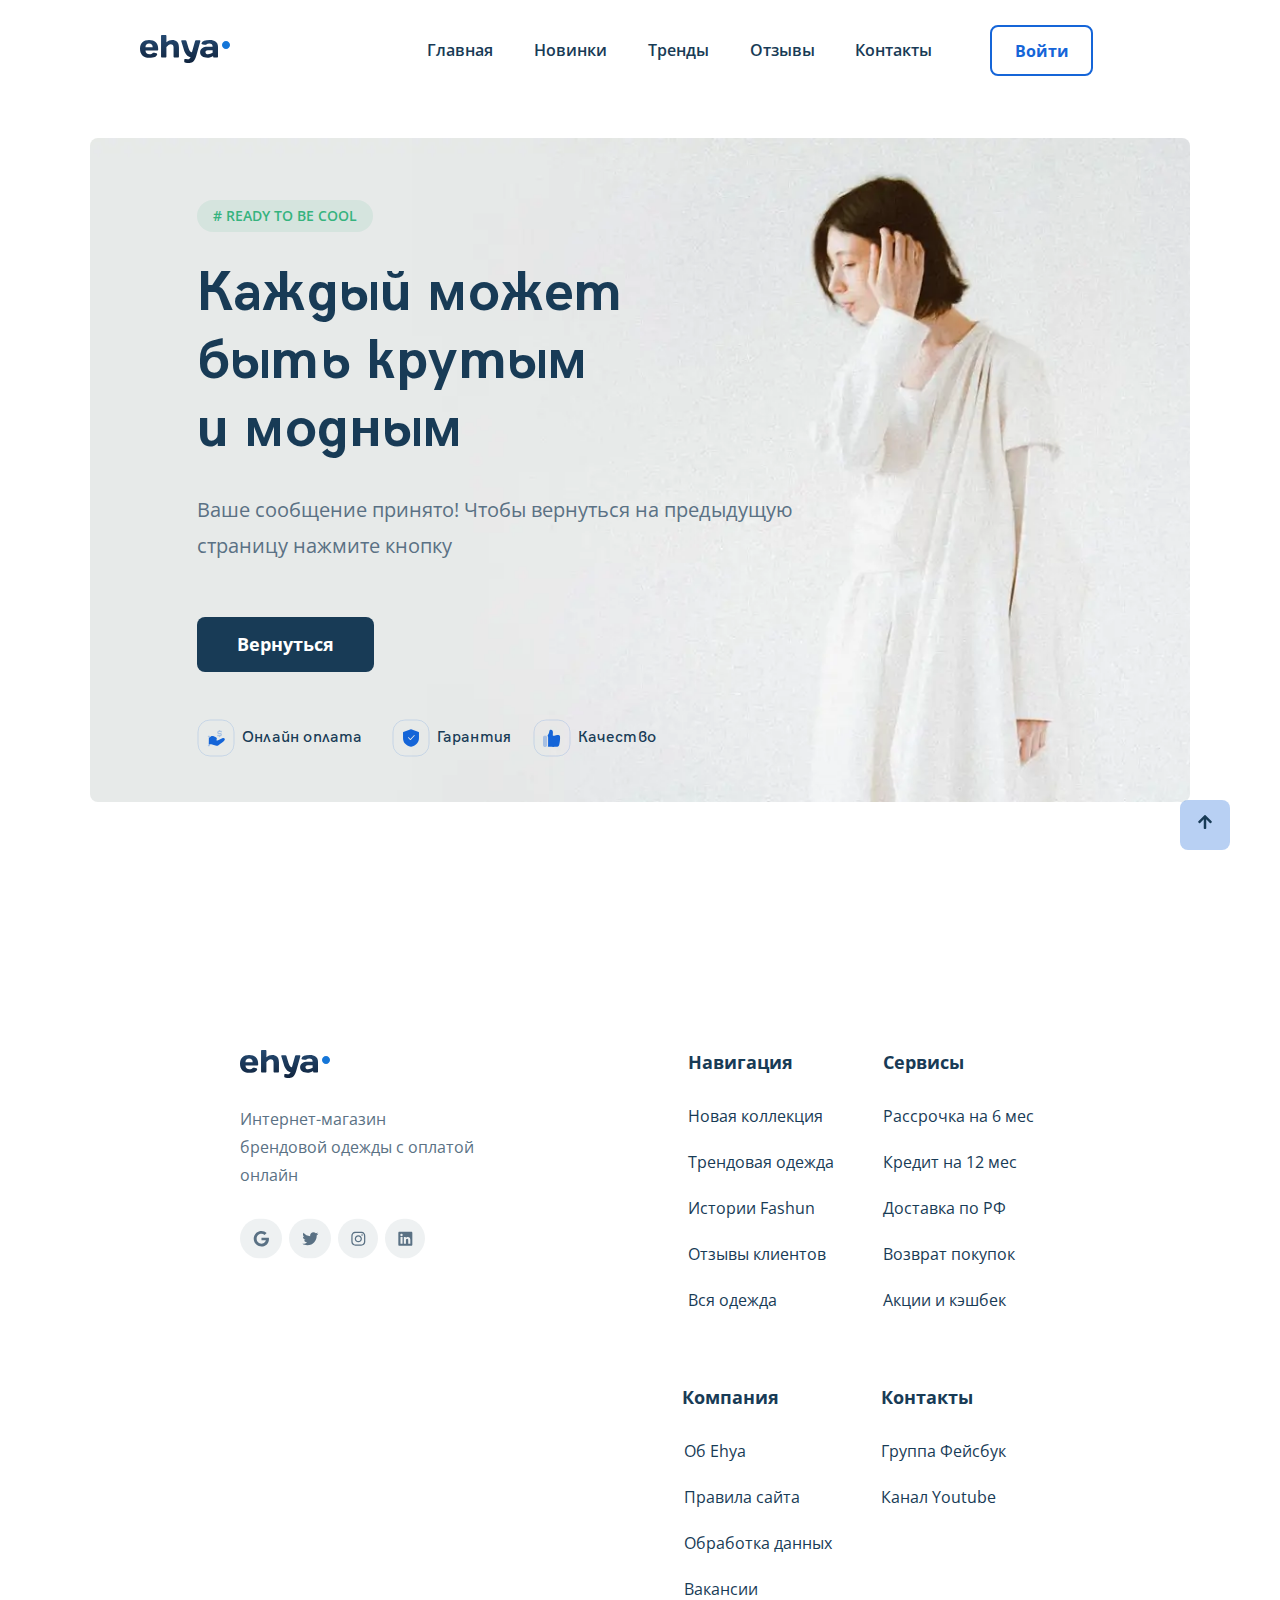
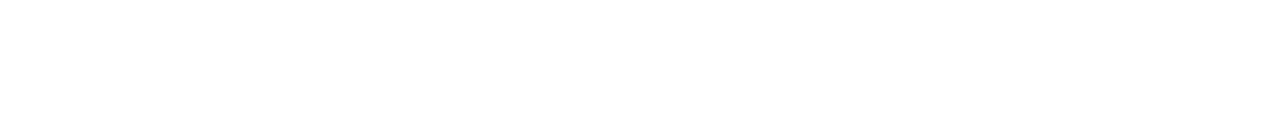
==== commit 90b0be99: "create:page403, 404" ====
--- a/thankyou.html
+++ b/thankyou.html
@@ -6,7 +6,6 @@
     <title>БРЕНДОВАЯ ОДЕЖДА EHYA</title>
     <link rel="stylesheet" href="css/style.css" class="css" />
     <link rel="stylesheet" href="css/swiper-bundle.min.css" class="css" />
-
     <link rel="preconnect" href="https://fonts.gstatic.com" />
     <link
       href="https://fonts.googleapis.com/css2?family=Open+Sans:wght@300;400;600;700;800&display=swap"
@@ -24,9 +23,9 @@
   <body>
     <header class="navbar navbar__mobile">
       <div class="container">
-        <div class="navbar-top">
+        <div class="navbar-top navbar-top__mobile">
           <div class="logo">
-            <a href="index.html" class="logo">
+            <a href="#" class="logo">
               <img src="img/logo.svg" alt="Logo: EHYA" class="logo__image" />
             </a>
           </div>
@@ -37,16 +36,16 @@
                   <a href="#" class="navbar-menu__link">Главная</a>
                 </li>
                 <li class="navbar__item">
-                  <a href="#" class="navbar-menu__link">Новинки</a>
+                  <a href="#new" class="navbar-menu__link">Новинки</a>
                 </li>
                 <li class="navbar__item">
-                  <a href="#" class="navbar-menu__link">Тренды</a>
+                  <a href="#trends" class="navbar-menu__link">Тренды</a>
                 </li>
                 <li class="navbar__item">
-                  <a href="#" class="navbar-menu__link">Отзывы</a>
+                  <a href="#reviews" class="navbar-menu__link">Отзывы</a>
                 </li>
                 <li class="navbar__item">
-                  <a href="#" class="navbar-menu__link">Контакты</a>
+                  <a href="#contacts" class="navbar-menu__link">Контакты</a>
                 </li>
               </ul>
               <div class="navbar__username navbar__username--mobile">
@@ -102,30 +101,82 @@
                 Ваше сообщение принято! Чтобы вернуться на предыдущую страницу
                 нажмите кнопку
               </span>
-            </div>  
+            </div>
             <div class="mainscreen__thank-back">
-            <a href="index.html" class="thank-back__main">
-            <button class="mainscreen__button-choise">Вернуться</button>
-          </div>         
+              <form action="index.html">
+                <button class="mainscreen__button-choise">Вернуться</button>
+              </form>
+            </div>
+          </div>
           <div class="mainscreen-conditions">
             <div class="mainscreen-conditions__mini">
               <div class="mainscreen-payment">
                 <a href="#" class="mainscreen-payment__link"
-                  ><img
-                    src="img/payment-icon.svg"
-                    alt="Icon: Icon Payment "
+                  ><svg
                     class="mainscreen-payment-icon"
-                  />
+                    width="38"
+                    height="38"
+                    viewBox="0 0 38 38"
+                    fill="none"
+                    xmlns="http://www.w3.org/2000/svg"
+                  >
+                    <g opacity="0.2">
+                      <rect
+                        x="1"
+                        y="1"
+                        width="36"
+                        height="36"
+                        rx="12"
+                        stroke="#1565D8"
+                        stroke-width="0.75"
+                      />
+                    </g>
+                    <path
+                      fill-rule="evenodd"
+                      clip-rule="evenodd"
+                      d="M19.663 20.6181C20.1854 19.483 19.7039 18.5478 18.3738 17.9686L16.1701 17.0587C15.4562 16.7639 14.6382 16.8854 14.0406 17.3749L12.014 19.0349L11.955 19.6259L11.8601 24.4599V25.2999H14.3121L19.3127 26.7208C19.9436 26.9 20.6219 26.7738 21.1462 26.3797C24.4412 23.9031 26.6427 22.2307 26.9761 21.9207C27.7844 21.1692 28.1026 20.3336 27.5267 19.51C27.0612 18.8442 26.2761 18.7732 25.3031 19.2137L20.5707 21.6205L19.24 21.1974C19.4116 21.0494 19.5531 20.8568 19.663 20.6181Z"
+                      fill="#1565D8"
+                    />
+                    <path
+                      opacity="0.3"
+                      fill-rule="evenodd"
+                      clip-rule="evenodd"
+                      d="M24.2107 11.8609H23.2001V11.6505C23.2001 11.3023 22.918 11.02 22.5701 11.02C22.2221 11.02 21.9401 11.3023 21.9401 11.6505V11.8609H21.7418C20.9299 11.8609 20.2718 12.5198 20.2718 13.3323V13.7534C20.2718 14.566 20.9299 15.2248 21.7418 15.2248H23.4101C23.526 15.2248 23.6201 15.319 23.6201 15.4353V15.8551C23.6201 15.9714 23.526 16.0655 23.4101 16.0655H21.4824C21.3892 15.8444 21.1736 15.6881 20.9209 15.6804C20.5731 15.6698 20.2826 15.9434 20.2721 16.2914L20.2604 16.6768C20.2496 17.0323 20.5346 17.3265 20.8901 17.3265H21.9401V17.5296C21.9401 17.8777 22.2221 18.16 22.5701 18.16C22.918 18.16 23.2001 17.8777 23.2001 17.5296V17.3265H23.4101C24.222 17.3265 24.8801 16.6677 24.8801 15.8551V15.4353C24.8801 14.6227 24.222 13.9639 23.4101 13.9639H21.7418C21.6258 13.9639 21.5318 13.8697 21.5318 13.7534V13.3323C21.5318 13.216 21.6258 13.1219 21.7418 13.1219H23.6631C23.7726 13.314 23.979 13.4402 24.2107 13.4402C24.5587 13.4402 24.8407 13.1579 24.8407 12.8097V12.4914C24.8407 12.1433 24.5587 11.8609 24.2107 11.8609ZM11.4401 17.95H11.6501V25.93H11.4401C11.0921 25.93 10.8101 26.2121 10.8101 26.56C10.8101 26.908 11.0921 27.19 11.4401 27.19H12.2801C12.628 27.19 12.9101 26.908 12.9101 26.56V17.32C12.9101 16.9721 12.628 16.69 12.2801 16.69H11.4401C11.0921 16.69 10.8101 16.9721 10.8101 17.32C10.8101 17.668 11.0921 17.95 11.4401 17.95Z"
+                      fill="#1565D8"
+                    />
+                  </svg>
                   <span class="mainscreen-paytext">Онлайн оплата</span></a
                 >
               </div>
               <div class="mainscreen-guarantee">
                 <a href="#" class="mainscreen-guarantee__link"
-                  ><img
-                    src="img/guarantee-icon.svg"
-                    alt="Icon: Icon guarantee "
+                  ><svg
                     class="mainscreen-guarantee-icon"
-                  />
+                    width="38"
+                    height="38"
+                    viewBox="0 0 38 38"
+                    fill="none"
+                    xmlns="http://www.w3.org/2000/svg"
+                  >
+                    <g opacity="0.2">
+                      <rect
+                        x="1"
+                        y="1"
+                        width="36"
+                        height="36"
+                        rx="12"
+                        stroke="#1565D8"
+                        stroke-width="0.75"
+                      />
+                    </g>
+                    <path
+                      fill-rule="evenodd"
+                      clip-rule="evenodd"
+                      d="M26.7027 12.9349L19.1427 10.2049C19.0505 10.1716 18.9496 10.1716 18.8574 10.2049L11.2974 12.9349C11.1309 12.995 11.02 13.153 11.02 13.3299V18.9999C11.02 23.4524 13.6791 26.407 18.8912 27.8056C18.9634 27.825 19.0395 27.8247 19.1116 27.8048C24.3219 26.3685 26.98 23.4151 26.98 18.9999V13.3299C26.98 13.153 26.8691 12.995 26.7027 12.9349ZM16.1005 18.2653C16.2685 18.1054 16.5344 18.112 16.6943 18.28L18.3933 20.0656L21.9612 16.1953C22.1184 16.0247 22.3841 16.0139 22.5547 16.1711C22.7252 16.3284 22.736 16.5941 22.5788 16.7646L18.707 20.9646C18.5424 21.1431 18.2613 21.1453 18.0939 20.9695L16.0858 18.859C15.9259 18.691 15.9325 18.4252 16.1005 18.2653Z"
+                      fill="#1565D8"
+                    />
+                  </svg>
+
                   <span class="mainscreen-guartext">Гарантия</span></a
                 >
               </div>
@@ -133,11 +184,39 @@
 
             <div class="mainscreen-quality">
               <a href="#" class="mainscreen-quality__link">
-                <img
-                  src="img/quality-icon.svg"
-                  alt="Icon: Icon quality "
+                <svg
                   class="mainscreen-quality-icon"
-                />
+                  width="38"
+                  height="38"
+                  viewBox="0 0 38 38"
+                  fill="none"
+                  xmlns="http://www.w3.org/2000/svg"
+                >
+                  <g opacity="0.2">
+                    <rect
+                      x="1"
+                      y="1"
+                      width="36"
+                      height="36"
+                      rx="12"
+                      stroke="#1565D8"
+                      stroke-width="0.75"
+                    />
+                  </g>
+                  <path
+                    fill-rule="evenodd"
+                    clip-rule="evenodd"
+                    d="M14.5336 16.7436C15.6375 15.1749 16.3266 13.3747 16.603 11.3368C16.6293 11.1427 16.7668 10.9812 16.9554 10.9229C18.8565 10.3345 19.9373 11.2694 19.9195 13.4012C19.916 13.815 19.8969 14.1828 19.8562 14.7454C19.7654 16.0019 19.7726 16.3448 19.9133 16.5755C20.0486 16.7973 20.4876 16.873 21.5259 16.6759C21.8535 16.6137 22.1822 16.5432 22.5462 16.4585C22.7069 16.4211 23.8644 16.1387 24.1603 16.0748C24.7246 15.953 25.1296 15.9014 25.4857 15.9232C26.4504 15.9824 26.9623 16.6035 27.0507 17.7935C27.2065 19.8891 26.7252 24.0985 26.245 25.6489C25.7543 27.2333 24.8986 27.8314 22.8444 27.8675C21.5237 27.8907 19.4925 27.8907 16.7412 27.8674C16.0389 27.8511 15.4024 27.7151 14.8363 27.4608C14.9952 27.1318 15.0842 26.7632 15.0842 26.374V18.31C15.0842 17.718 14.8783 17.1737 14.5336 16.7436Z"
+                    fill="#1565D8"
+                  />
+                  <path
+                    opacity="0.3"
+                    fill-rule="evenodd"
+                    clip-rule="evenodd"
+                    d="M11.5253 16.7981C10.6829 16.7981 10 17.475 10 18.3101V26.3741C10 27.2092 10.6829 27.8861 11.5253 27.8861H12.5421C13.3845 27.8861 14.0674 27.2092 14.0674 26.3741V18.3101C14.0674 17.475 13.3845 16.7981 12.5421 16.7981H11.5253Z"
+                    fill="#1565D8"
+                  />
+                </svg>
                 <span class="mainscreen-qualtext">Качество</span></a
               >
             </div>
@@ -146,7 +225,264 @@
         <!-- /. container-header -->
       </div>
     </header>
-    <footer></footer>
+
+    <footer class="footer">
+      <div class="container container-footer">
+        <div class="footer-wrapper">
+          <div class="footer-social">
+            <div class="footer-logo">
+              <a href="#" class="footer-logo__img">
+                <img
+                  src="img/logo.svg"
+                  alt="Logo: EHYA"
+                  class="footer-logo__icon"
+                />
+              </a>
+            </div>
+            <div class="footer-slogan">
+              <span class="footer-text"
+                >Интернет-магазин брендовой одежды с оплатой онлайн</span
+              >
+            </div>
+            <div class="footer-social__links">
+              <a
+                href="https://www.google.com/"
+                class="footer-social-icon"
+                target="_blank"
+                ><svg
+                  class="footer-google"
+                  width="42"
+                  height="41"
+                  viewBox="0 0 42 41"
+                  fill="none"
+                  xmlns="http://www.w3.org/2000/svg"
+                >
+                  <g clip-path="url(#clip2)">
+                    <rect
+                      opacity="0.1"
+                      y="0.404175"
+                      width="42"
+                      height="40"
+                      rx="20"
+                      fill="#5A7184"
+                    />
+                    <path
+                      d="M28.9583 20.925C28.9583 20.425 28.8958 20.05 28.8333 19.6438H21.4583V22.3H25.8333C25.677 23.4563 24.5208 25.6438 21.4583 25.6438C18.802 25.6438 16.6458 23.4563 16.6458 20.7375C16.6458 16.3938 21.7708 14.3938 24.5208 17.05L26.6458 15.0188C25.302 13.7688 23.5208 12.9875 21.4583 12.9875C17.1458 12.9875 13.7083 16.4563 13.7083 20.7375C13.7083 25.05 17.1458 28.4875 21.4583 28.4875C25.927 28.4875 28.9583 25.3625 28.9583 20.925Z"
+                      fill="#5A7184"
+                    />
+                  </g>
+                  <defs>
+                    <clipPath id="clip2">
+                      <rect
+                        width="42"
+                        height="40.0599"
+                        fill="white"
+                        transform="translate(0 0.404175)"
+                      />
+                    </clipPath>
+                  </defs></svg></a
+              ><a
+                href="https://twitter.com/"
+                class="footer-social-icon"
+                target="_blank"
+                ><svg
+                  class="footer-twitter"
+                  width="42"
+                  height="41"
+                  viewBox="0 0 42 41"
+                  fill="none"
+                  xmlns="http://www.w3.org/2000/svg"
+                >
+                  <g clip-path="url(#clip1)">
+                    <rect
+                      opacity="0.1"
+                      y="0.404175"
+                      width="42"
+                      height="40"
+                      rx="20"
+                      fill="#5A7184"
+                    />
+                    <path
+                      d="M27.677 17.4875C28.302 17.0188 28.8645 16.4563 29.302 15.8C28.7395 16.05 28.0833 16.2375 27.427 16.3C28.1145 15.8938 28.6145 15.2688 28.8645 14.4875C28.2395 14.8625 27.5208 15.1438 26.802 15.3C26.177 14.6438 25.3333 14.2688 24.3958 14.2688C22.5833 14.2688 21.1145 15.7375 21.1145 17.55C21.1145 17.8 21.1458 18.05 21.2083 18.3C18.4895 18.1438 16.052 16.8313 14.427 14.8625C14.1458 15.3313 13.9895 15.8938 13.9895 16.5188C13.9895 17.6438 14.552 18.6438 15.4583 19.2375C14.927 19.2063 14.3958 19.0813 13.9583 18.8313V18.8625C13.9583 20.4563 15.0833 21.7688 16.5833 22.0813C16.3333 22.1438 16.0208 22.2063 15.7395 22.2063C15.5208 22.2063 15.3333 22.175 15.1145 22.1438C15.5208 23.4563 16.7395 24.3938 18.177 24.425C17.052 25.3 15.6458 25.8313 14.1145 25.8313C13.8333 25.8313 13.5833 25.8 13.3333 25.7688C14.7708 26.7063 16.4895 27.2375 18.3645 27.2375C24.3958 27.2375 27.677 22.2688 27.677 17.925C27.677 17.7688 27.677 17.6438 27.677 17.4875Z"
+                      fill="#5A7184"
+                    />
+                  </g>
+                  <defs>
+                    <clipPath id="clip1">
+                      <rect
+                        width="42"
+                        height="40.0599"
+                        fill="white"
+                        transform="translate(0 0.404175)"
+                      />
+                    </clipPath>
+                  </defs></svg></a
+              ><a
+                href="https://www.instagram.com/"
+                class="footer-social-icon"
+                target="_blank"
+                ><svg
+                  class="footer-instagram"
+                  width="40"
+                  height="41"
+                  viewBox="0 0 40 41"
+                  fill="none"
+                  xmlns="http://www.w3.org/2000/svg"
+                >
+                  <g clip-path="url(#clip3)">
+                    <rect
+                      opacity="0.1"
+                      y="0.404175"
+                      width="40"
+                      height="40"
+                      rx="20"
+                      fill="#5A7184"
+                    />
+                    <path
+                      d="M20.3333 17.1438C18.3333 17.1438 16.7395 18.7688 16.7395 20.7375C16.7395 22.7375 18.3333 24.3313 20.3333 24.3313C22.302 24.3313 23.927 22.7375 23.927 20.7375C23.927 18.7688 22.302 17.1438 20.3333 17.1438ZM20.3333 23.0813C19.052 23.0813 17.9895 22.05 17.9895 20.7375C17.9895 19.4563 19.0208 18.425 20.3333 18.425C21.6145 18.425 22.6458 19.4563 22.6458 20.7375C22.6458 22.05 21.6145 23.0813 20.3333 23.0813ZM24.8958 17.0188C24.8958 16.55 24.5208 16.175 24.052 16.175C23.5833 16.175 23.2083 16.55 23.2083 17.0188C23.2083 17.4875 23.5833 17.8625 24.052 17.8625C24.5208 17.8625 24.8958 17.4875 24.8958 17.0188ZM27.2708 17.8625C27.2083 16.7375 26.9583 15.7375 26.1458 14.925C25.3333 14.1125 24.3333 13.8625 23.2083 13.8C22.052 13.7375 18.5833 13.7375 17.427 13.8C16.302 13.8625 15.3333 14.1125 14.4895 14.925C13.677 15.7375 13.427 16.7375 13.3645 17.8625C13.302 19.0188 13.302 22.4875 13.3645 23.6438C13.427 24.7688 13.677 25.7375 14.4895 26.5813C15.3333 27.3938 16.302 27.6438 17.427 27.7063C18.5833 27.7688 22.052 27.7688 23.2083 27.7063C24.3333 27.6438 25.3333 27.3938 26.1458 26.5813C26.9583 25.7375 27.2083 24.7688 27.2708 23.6438C27.3333 22.4875 27.3333 19.0188 27.2708 17.8625ZM25.7708 24.8625C25.552 25.4875 25.052 25.9563 24.4583 26.2063C23.5208 26.5813 21.3333 26.4875 20.3333 26.4875C19.302 26.4875 17.1145 26.5813 16.2083 26.2063C15.5833 25.9563 15.1145 25.4875 14.8645 24.8625C14.4895 23.9563 14.5833 21.7688 14.5833 20.7375C14.5833 19.7375 14.4895 17.55 14.8645 16.6125C15.1145 16.0188 15.5833 15.55 16.2083 15.3C17.1145 14.925 19.302 15.0188 20.3333 15.0188C21.3333 15.0188 23.5208 14.925 24.4583 15.3C25.052 15.5188 25.5208 16.0188 25.7708 16.6125C26.1458 17.55 26.052 19.7375 26.052 20.7375C26.052 21.7688 26.1458 23.9563 25.7708 24.8625Z"
+                      fill="#5A7184"
+                    />
+                  </g>
+                  <defs>
+                    <clipPath id="clip3">
+                      <rect
+                        width="40"
+                        height="40.0599"
+                        fill="white"
+                        transform="translate(0 0.404175)"
+                      />
+                    </clipPath>
+                  </defs></svg></a
+              ><a
+                href="https://www.instagram.com/"
+                class="footer-social-icon"
+                target="_blank"
+                ><svg
+                  class="footer-instagram2"
+                  width="40"
+                  height="41"
+                  viewBox="0 0 40 41"
+                  fill="none"
+                  xmlns="http://www.w3.org/2000/svg"
+                >
+                  <g clip-path="url(#clip4)">
+                    <rect
+                      opacity="0.1"
+                      y="0.404175"
+                      width="40"
+                      height="40"
+                      rx="20"
+                      fill="#5A7184"
+                    />
+                    <path
+                      d="M26.3333 13.7375H14.302C13.7708 13.7375 13.3333 14.2063 13.3333 14.7688V26.7375C13.3333 27.3 13.7708 27.7375 14.302 27.7375H26.3333C26.8645 27.7375 27.3333 27.3 27.3333 26.7375V14.7688C27.3333 14.2063 26.8645 13.7375 26.3333 13.7375ZM17.552 25.7375H15.4895V19.0813H17.552V25.7375ZM16.5208 18.1438C15.8333 18.1438 15.302 17.6125 15.302 16.9563C15.302 16.3 15.8333 15.7375 16.5208 15.7375C17.177 15.7375 17.7083 16.3 17.7083 16.9563C17.7083 17.6125 17.177 18.1438 16.5208 18.1438ZM25.3333 25.7375H23.2395V22.4875C23.2395 21.7375 23.2395 20.7375 22.177 20.7375C21.0833 20.7375 20.927 21.5813 20.927 22.4563V25.7375H18.8645V19.0813H20.8333V19.9875H20.8645C21.1458 19.4563 21.8333 18.8938 22.8333 18.8938C24.927 18.8938 25.3333 20.3 25.3333 22.0813V25.7375Z"
+                      fill="#5A7184"
+                    />
+                  </g>
+                  <defs>
+                    <clipPath id="clip4">
+                      <rect
+                        width="40"
+                        height="40.0599"
+                        fill="white"
+                        transform="translate(0 0.404175)"
+                      />
+                    </clipPath>
+                  </defs>
+                </svg>
+              </a>
+            </div>
+          </div>
+          <!-- /footer-social -->
+          <div class="footer-nav">
+            <h2 class="footer-title">Навигация</h2>
+            <div class="footer-list">
+              <ul class="footer-links">
+                <li class="footer__item">
+                  <a href="#new" class="footer__link">Новая коллекция</a>
+                </li>
+                <li class="footer__item">
+                  <a href="#trends" class="footer__link">Трендовая одежда</a>
+                </li>
+                <li class="footer__item">
+                  <a href="#fashun" class="footer__link">Истории Fashun</a>
+                </li>
+                <li class="footer__item">
+                  <a href="#reviews" class="footer__link">Отзывы клиентов</a>
+                </li>
+                <li class="footer__item">
+                  <a href="#" class="footer__link">Вся одежда</a>
+                </li>
+              </ul>
+            </div>
+          </div>
+          <!-- /footer-nav -->
+          <div class="footer-service">
+            <h2 class="footer-title">Сервисы</h2>
+            <div class="footer-list">
+              <ul class="footer-links">
+                <li class="footer__item">
+                  <a href="#" class="footer__link">Рассрочка на 6 мес</a>
+                </li>
+                <li class="footer__item">
+                  <a href="#" class="footer__link">Кредит на 12 мес</a>
+                </li>
+                <li class="footer__item">
+                  <a href="#" class="footer__link">Доставка по РФ</a>
+                </li>
+                <li class="footer__item">
+                  <a href="#" class="footer__link">Возврат покупок</a>
+                </li>
+                <li class="footer__item">
+                  <a href="#" class="footer__link">Акции и кэшбек</a>
+                </li>
+              </ul>
+            </div>
+          </div>
+          <!-- /footer-service -->
+          <div class="footer-company">
+            <h2 class="footer-title footer-title__company">Компания</h2>
+            <div class="footer-list">
+              <ul class="footer-links">
+                <li class="footer__item">
+                  <a href="#" class="footer__link">Об Ehya</a>
+                </li>
+                <li class="footer__item">
+                  <a href="#" class="footer__link">Правила сайта</a>
+                </li>
+                <li class="footer__item">
+                  <a href="#" class="footer__link">Обработка данных</a>
+                </li>
+                <li class="footer__item">
+                  <a href="#" class="footer__link">Вакансии</a>
+                </li>
+              </ul>
+            </div>
+          </div>
+          <!-- /footer-contacts -->
+          <div class="footer-contacts" id="contacts">
+            <h2 class="footer-title">Контакты</h2>
+            <div class="footer-list">
+              <ul class="footer-links">
+                <li class="footer__item">
+                  <a href="https://www.facebook.com/" class="footer__link"
+                    >Группа Фейсбук</a
+                  >
+                </li>
+                <li class="footer__item">
+                  <a href="https://www.youtube.com/" class="footer__link"
+                    >Канал Youtube</a
+                  >
+                </li>
+              </ul>
+            </div>
+          </div>
+          <!-- /footer-contacts -->
+        </div>
+      </div>
+      <!-- /.container -->
+    </footer>
+    <!-- /footer  -->
     <div class="modal" id="modal_1">
       <div class="modal__overlay"></div>
       <!-- /.modal__overlay -->
@@ -177,6 +513,7 @@
               <span class="modal__info">*Обязательные поля</span>
               <button class="button modal__button" type="submit">Вход</button>
             </div>
+            <h3 class="modal__title">Напишите нам</h3>
             <input
               type="tel"
               class="input modal__input modal__input-number input__phone"
@@ -208,6 +545,23 @@
       <!-- /.modal__dialog -->
     </div>
     <!-- /.modal -->
+    <div class="to-top">
+      <a href="#" class="to-top-link">
+        <svg
+          class="to-top-icon"
+          width="14"
+          height="14"
+          viewBox="0 0 14 14"
+          fill="none"
+          xmlns="http://www.w3.org/2000/svg"
+        >
+          <path
+            d="M5.9375 1.09375C5.625 1.40625 5.65625 1.875 5.9375 2.1875L9.71875 5.75H0.75C0.3125 5.75 0 6.09375 0 6.5V7.5C0 7.9375 0.3125 8.25 0.75 8.25H9.71875L5.9375 11.8438C5.65625 12.1562 5.65625 12.625 5.9375 12.9375L6.625 13.625C6.9375 13.9062 7.40625 13.9062 7.6875 13.625L13.7812 7.53125C14.0625 7.25 14.0625 6.78125 13.7812 6.46875L7.6875 0.40625C7.40625 0.125 6.9375 0.125 6.625 0.40625L5.9375 1.09375Z"
+            fill="#183B56"
+          />
+        </svg>
+      </a>
+    </div>
     <script src="js/jquery-3.5.1.min.js"></script>
     <script src="https://ajax.googleapis.com/ajax/libs/jquery/1.11.0/jquery.min.js"></script>
     <script src="js/swiper-bundle.min.js"></script>
--- a/css/style.css
+++ b/css/style.css
@@ -1,2 +1,2 @@
-*{box-sizing:border-box}body{font-family:'Open Sans', sans-serif;background-color:#FFFFFF;color:#183B56;overflow-y:scroll}@font-face{font-family:'HK Grotesk';src:url("../fonts/HKGrotesk-Bold.woff2") format("woff2");src:url("../fonts/HKGrotesk-Bold.woff") format("woff");font-weight:bold;font-style:normal;font-display:swap}@font-face{font-family:'HK Grotesk';src:url("../fonts/HKGrotesk-Medium.woff2") format("woff2");src:url("../fonts/HKGrotesk-Medium.woff") format("woff");font-weight:500;font-style:normal;font-display:swap}@font-face{font-family:'HK Grotesk';src:url("../fonts/HKGrotesk-Regular.woff2") format("woff2");src:url("../fonts/HKGrotesk-Regular.woff") format("woff");font-weight:normal;font-style:normal;font-display:swap}.container{max-width:1140px;margin:auto}.img{width:100%}.no-scroll{overflow-y:hidden}/*! normalize.css v8.0.1 | MIT License | github.com/necolas/normalize.css */html{line-height:1.15;-webkit-text-size-adjust:100%}body{margin:0}main{display:block}h1{font-size:2em;margin:0.67em 0}hr{box-sizing:content-box;height:0;overflow:visible}pre{font-family:monospace, monospace;font-size:1em}a{background-color:transparent}abbr[title]{border-bottom:none;text-decoration:underline;text-decoration:underline dotted}b,strong{font-weight:bolder}code,kbd,samp{font-family:monospace, monospace;font-size:1em}small{font-size:80%}sub,sup{font-size:75%;line-height:0;position:relative;vertical-align:baseline}sub{bottom:-0.25em}sup{top:-0.5em}img{border-style:none}button,input,optgroup,select,textarea{font-family:inherit;font-size:100%;line-height:1.15;margin:0}button,input{overflow:visible}button,select{text-transform:none}button,[type="button"],[type="reset"],[type="submit"]{-webkit-appearance:button}button::-moz-focus-inner,[type="button"]::-moz-focus-inner,[type="reset"]::-moz-focus-inner,[type="submit"]::-moz-focus-inner{border-style:none;padding:0}button:-moz-focusring,[type="button"]:-moz-focusring,[type="reset"]:-moz-focusring,[type="submit"]:-moz-focusring{outline:1px dotted ButtonText}fieldset{padding:0.35em 0.75em 0.625em}legend{box-sizing:border-box;color:inherit;display:table;max-width:100%;padding:0;white-space:normal}progress{vertical-align:baseline}textarea{overflow:auto}[type="checkbox"],[type="radio"]{box-sizing:border-box;padding:0}[type="number"]::-webkit-inner-spin-button,[type="number"]::-webkit-outer-spin-button{height:auto}[type="search"]{-webkit-appearance:textfield;outline-offset:-2px}[type="search"]::-webkit-search-decoration{-webkit-appearance:none}::-webkit-file-upload-button{-webkit-appearance:button;font:inherit}details{display:block}summary{display:list-item}template{display:none}[hidden]{display:none}.navbar{background-color:#ffffff;padding-bottom:120px;overflow-y:auto}.navbar-top{display:flex;justify-content:space-between;align-items:center;padding-top:23px;padding-bottom:60px}.navbar-top__menu-button--mini{display:none;border:none;outline:none}.navbar-top__menu-button--close{display:none;border:none;outline:none}.navbar-top__menu-button--max{position:relative;outline:none;padding:13px 22px 12px 23px;border:2px solid #1565D8;border-radius:8px;background-color:#FFFFFF;text-decoration:none;font-style:normal;font-weight:bold;font-size:16px;line-height:22px;color:#1565d8;cursor:pointer;transition:all 0.5s}.navbar-top__menu-button--max::before{content:'';position:absolute;top:0;left:0;width:100%;height:100%;z-index:1;background-color:#f1e8e800;transition:all 0.3s}.navbar-top__menu-button--max:hover::before{opacity:0;transform:scale(0.5, 0.5)}.navbar-top__menu-button--max::after{content:'';position:absolute;top:-2px;left:-2px;width:100%;height:100%;z-index:1;opacity:0;transition:all 0.3s;border-radius:8px;border:1px solid #420edf80;transform:scale(1.2, 1.2)}.navbar-top__menu-button--max:hover::after{opacity:1;transform:scale(1, 1)}.navbar__username{margin-left:10px}.navbar__username--mobile{display:none}.navbar-menu{margin:0;padding:0;flex-basis:54%}.navbar__links{width:545px}.navbar__list{display:flex;align-items:center;justify-content:space-between;list-style-type:none}.navbar-menu__link{display:inline-block;text-decoration:none;font-style:normal;font-weight:600;font-size:16px;line-height:22px;color:#183B56;transition:all 0.6s}.navbar-menu__link:after{display:block;content:'';width:0%;height:1px;background:#36B37E;ransition:width 0.4s ease-in-out}.navbar-menu__link:hover:after,.navbar-menu__link:focus:after{width:100%}.navbar-menu__link:hover{color:#1565d8}.logo{flex-basis:41%;cursor:pointer}.mainscreen{margin:auto;max-width:1280px;background-image:url(../img/header-image.webp);position:relative;padding:0px 0px 0px 0px;background-position:center;background-repeat:no-repeat;background-size:cover;border-radius:8px}.mainscreen-wrapper{padding:62px 0 45px 107px}.mainscreen__button-label{padding:6px 16px 6px 16px;background:rgba(54,179,126,0.1);border-radius:2000px;border:none;outline:none;margin-bottom:28px;text-transform:uppercase;text-decoration:none;font-style:normal;font-weight:600;font-size:14px;line-height:20px;color:#36B37E;cursor:pointer}.mainscreen-title{margin:0;padding:0;font-family:'HK Grotesk';font-feature-settings:"locl" 0;font-style:normal;font-weight:bold;font-size:56px;line-height:68px;letter-spacing:0.2px;color:#183B56;margin-bottom:28px}.mainscreen-text{max-width:615px;font-style:normal;font-weight:normal;font-size:20px;line-height:36px;color:#5A7184;margin-bottom:53px}.mainscreen__button-choise{position:relative;padding:15px 40px 15px 40px;background:#183b56;border-radius:8px;border:none;outline:none;text-decoration:none;font-style:normal;font-weight:bold;font-size:18px;line-height:25px;color:#FFFFFF;cursor:pointer;transition:all 0.5s}.mainscreen__button-choise::before{content:'';position:absolute;top:0;left:0;width:100%;height:100%;z-index:1;background-color:#f1e8e800;transition:all 0.3s}.mainscreen__button-choise:hover::before{opacity:0;transform:scale(0.5, 0.5)}.mainscreen__button-choise::after{content:'';position:absolute;top:-2px;left:-2px;width:100%;height:100%;z-index:1;opacity:0;transition:all 0.3s;border-radius:8px;border:1px solid #183b56;transform:scale(1.2, 1.2)}.mainscreen__button-choise:hover::after{opacity:1;transform:scale(1, 1)}.mainscreen-info{margin-bottom:47px}.mainscreen-conditions{width:459px;display:flex;justify-content:space-between;align-items:center}.mainscreen-conditions__mini{display:flex;justify-content:space-between;align-items:center}.mainscreen-payment{margin-right:29px}.mainscreen-payment__link,.mainscreen-guarantee__link,.mainscreen-quality__link{display:flex;justify-content:space-between;align-items:center;text-decoration:none}.mainscreen-payment-icon,.mainscreen-guarantee-icon,.mainscreen-quality-icon{margin-right:7px}.mainscreen-paytext,.mainscreen-qualtext,.mainscreen-guartext{font-family:'HK Grotesk';font-feature-settings:"locl" 0;font-weight:500;font-size:16px;line-height:20px;letter-spacing:0.2px;color:#183B56}.mainscreen__thank-back{margin-bottom:20px}.new{margin:auto;padding:0px 0px 145px 0px}.new-image{display:flex;justify-content:space-between;align-items:center;margin-right:57px}.new-green{margin-right:30px}.new-furniture{display:flex;justify-content:space-evenly;flex-direction:column;align-items:center}.new-furniture__chair{margin-bottom:27px}.new-article{min-width:412px;min-height:481px}.new-title{margin:0;padding:0;font-family:'HK Grotesk';font-feature-settings:"locl" 0;font-style:normal;font-weight:bold;font-size:48px;line-height:60px;letter-spacing:0.2px;color:#183B56;margin-bottom:27px}.new-text{width:358px;margin:0;padding:0;font-style:normal;font-weight:normal;font-size:20px;line-height:36px;color:#5A7184;margin-bottom:40px}.new-look__link{text-decoration:none;font-style:normal;font-weight:bold;font-size:18px;line-height:25px;color:#1565D8;margin-right:16px}.container-new{display:flex;justify-content:space-between;align-items:center}.modal__overlay{position:fixed;left:0;top:0;right:0;bottom:0;background-color:rgba(0,141,223,0.199);z-index:100;visibility:hidden;opacity:0;transition:opacity 0.8s}.modal__overlay--visible{visibility:visible;opacity:1}.modal__dialog{position:fixed;max-width:478px;max-height:100%;overflow:auto;left:50%;top:49%;transform:translate(-50%, -50%);padding:19px 88px 33px 88px;background-color:rgba(24,27,68,0.473);border-radius:8px;color:red;z-index:101;visibility:hidden;opacity:0;transition:opacity 0.8s}.modal__dialog--visible{visibility:visible;opacity:1}.modal__close{position:absolute;right:18px;top:20px;text-decoration:none;outline:none;border:none;cursor:pointer}.modal__input{font-family:'HK Grotesk';font-feature-settings:"locl" 0;width:100%;margin-top:15px;padding-left:15px}.modal__textarea{font-family:'HK Grotesk';font-feature-settings:"locl" 0;width:100%;min-height:123px;margin-top:15px;padding-top:10px;padding-left:15px;border-radius:4px;border:none;outline:none;resize:none}.modal__info{font-style:normal;font-weight:bold;font-size:12px;line-height:15px;color:#E0E0E0;text-align:left;order:2}.modal__title{font-family:'Open Sans', sans-serif;margin:17px 0 0 0;font-style:normal;font-weight:bold;font-size:18px;line-height:23px;color:#FFFFFF;text-align:center}.modal__button{margin-top:15px;min-width:163px;padding:15px 9px 15px 9px;background-color:#0d215781;border-radius:8px;color:#FFFFFF;box-shadow:0 14px 28px #106aa786, 0 10px 10px #484fb4a1;order:2}.modal__form-submit{display:flex;flex-direction:column;justify-content:space-between}.input{background:#FFFFFF;border-radius:4px;border:none;outline:none;height:50px;padding:0 23px 0 23px;font-size:16px;line-height:15px;font-weight:normal}@media (max-width: 1335px){.container{max-width:1000px}.logo{flex-basis:20%}.mainscreen{max-width:1100px}.new-green{margin-right:20px}.new-image{margin-right:30px}.new-title{font-size:36px}.new-text{width:200px;font-size:18px;line-height:30px;margin-bottom:20px}.new-look__link{margin-right:8px}.new-article{min-width:252px}}@media (max-width: 1200px){.container{max-width:900px}.logo{flex-basis:20%}.mainscreen{max-width:950px}.new-green{margin-right:20px}.new-image{margin-right:20px}.new-title{font-size:36px}.new-text{width:200px;font-size:18px;line-height:30px;margin-bottom:20px}.new-look__link{margin-right:8px}}@media (max-width: 992px){.container{max-width:650px}.logo{flex-basis:20%}.mainscreen{max-width:750px}.mainscreen-wrapper{padding:30px 0 30px 30px}.mainscreen__button-choise::after,.mainscreen__button-choise::before{display:none}.navbar-top{padding-bottom:31px}.navbar-top__menu-button--max{transition:none}.navbar-top__menu-button::after,.navbar-top__menu-button::before{display:none}.navbar-top__menu-button:hover{color:#1565d8}.navbar-menu__link{transition:none}.navbar-menu__link::after,.navbar-menu__link::before{display:none}.navbar-menu__link:hover{color:#183B56}.navbar__links{width:420px}.navbar-menu{margin-right:30px}.navbar-menu__link{font-weight:600;font-size:14px}.modal__dialog{width:375px;padding:19px 60px 33px 60px}.new{padding:0px 0px 80px 0px}.new-article{min-height:100%;display:flex;justify-content:space-between;align-items:start;flex-direction:column}.new-title{font-weight:bold;font-size:48px;line-height:60px;letter-spacing:0.2px}.new-text{min-width:100%;font-style:normal;font-weight:normal;font-size:20px;line-height:36px;color:#5A7184}.new-image{margin-bottom:20px}.container-new{display:flex;justify-content:space-between;align-items:center;flex-direction:column}}@media (max-width: 768px){.container{max-width:650px}.navbar-top__menu-line--invisible{display:none}.navbar{padding-bottom:80px;overflow-y:auto}.navbar-menu{display:none;position:fixed;left:20px;right:-10px;bottom:0;top:9px;background-color:#FFFFFF;z-index:99;border:1px solid #c4c1c1;box-shadow:0 0 10px #c4c1c1}.navbar-menu--visible{display:block;max-height:60%;overflow-y:auto}.navbar__mobile{display:block;top:0;right:0;left:0;z-index:99}.navbar__username{display:none}.navbar__username--mobile{display:block;margin-bottom:20px}.navbar__list{padding:0;margin:0;align-items:start;flex-direction:column;margin-top:40px;margin-left:120px;margin-bottom:20px}.navbar__item{margin-bottom:20px}.navbar-top{padding-top:26px;padding-bottom:46px}.navbar-top__menu-button--mobile{margin-left:120px;padding:13px 125px 12px 125px;border:2px solid #1565D8;border-radius:8px;background-color:#FFFFFF;font-style:normal;font-weight:bold;font-size:16px;line-height:22px;background-color:#FFFFFF;color:#1565d8;outline:none;cursor:pointer}.navbar-top__menu-button--mini{position:absolute;top:29px;right:63px;z-index:100;display:flex;width:16px;height:14px;padding:0;align-items:center;justify-content:space-between;flex-direction:column;border:none;background-color:#FFFFFF;cursor:pointer}.menu-btn--close{background-image:url(../img/close-icon.png);margin-top:4px;background-size:cover;z-index:100}.mainscreen{max-width:724px;margin:auto;background-image:url(../img/header-image2.webp);position:relative;padding:0px 0 0px 0;background-position:center;background-repeat:no-repeat;background-size:cover;border-radius:8px;overflow-y:auto}.mainscreen-wrapper{padding:35px 0 36px 29px}.mainscreen__button-label{margin-bottom:24px}.mainscreen-title{font-style:normal;font-weight:bold;font-size:48px;line-height:60px;letter-spacing:0.2px;margin-bottom:20px}.mainscreen-text{max-width:401px;font-style:normal;font-weight:normal;font-size:18px;line-height:32px;margin-bottom:36px}.mainscreen-info{margin-bottom:40px}.mainscreen-conditions{max-width:443px}.mainscreen-payment{margin-right:18px}.modal__dialog{width:375px;padding:19px 60px 33px 60px}.navbar{padding-bottom:64px}.new{padding:0px 0px 104px 0px}.new-image{margin:auto;margin-bottom:36px}.new-green{margin-right:28px}.new-article{min-width:672px;justify-content:flex-start}.new-title{margin-bottom:24px}.new-text{margin-bottom:25px}.new-look__link{margin-right:15px}.container-new{max-width:672px}}@media (max-width: 700px){.container{max-width:500px}.mainscreen-wrapper{padding:35px 0 36px 29px}.mainscreen__button-label{margin-bottom:24px}.mainscreen-title{font-style:normal;font-weight:bold;font-size:44px;letter-spacing:0.2px;margin-bottom:20px}.mainscreen-text{max-width:401px;font-style:normal;font-weight:normal;font-size:16px;margin-bottom:36px}.new{padding:0px 0px 104px 0px}.new-image{margin:auto;margin-bottom:36px}.new-green{max-width:250px;margin-right:10px;object-fit:cover}.new__green-image{width:100%;object-fit:cover}.new-furniture__chair{max-width:250px;object-fit:cover;margin-bottom:20px}.new-furniture__tree{max-width:250px;object-fit:cover}.new__chair{width:100%;object-fit:cover}.new__tree{width:100%;object-fit:cover}.new-article{min-width:450px;justify-content:space-between;align-items:center}.new-title{font-style:normal;font-weight:bold;font-size:40px;line-height:36px;text-align:center;letter-spacing:0.2px;margin-bottom:24px}.new-text{font-weight:normal;font-size:20px;line-height:28px;text-align:center;margin-bottom:25px}.new-look__link{margin-right:15px}.container-new{max-width:600px}}@media (max-width: 567px){.container{max-width:450px}.mainscreen{max-width:711px;margin:auto;background-image:url(../img/header-image2.webp);position:relative;padding:0px 0 0px 0;background-position:center;background-repeat:no-repeat;background-size:cover;border-radius:8px}.mainscreen-wrapper{padding:35px 0 36px 29px}.mainscreen__button-label{margin-bottom:24px}.mainscreen-title{font-style:normal;font-weight:bold;font-size:36px;letter-spacing:0.2px;margin-bottom:20px}.mainscreen-text{max-width:401px;font-style:normal;font-weight:normal;font-size:18px;line-height:32px;margin-bottom:36px}.mainscreen-info{margin-bottom:40px}.mainscreen-conditions{max-width:443px}.navbar__list{margin-left:80px}.navbar-top{padding-top:26px}.navbar-top__menu-button--mobile{margin-left:74px;padding:9px 101px 9px 101px}.new-image{display:flex;flex-direction:column;justify-content:space-between;align-items:center;margin-bottom:36px}.new-furniture{display:flex;flex-direction:row;justify-content:space-between;align-items:baseline}.new-green{max-width:320px;object-fit:cover;margin-right:0;margin-bottom:14px}.new__green-image{width:100%;object-fit:cover}.new-furniture__chair{max-width:200px;object-fit:cover;margin-bottom:0;margin-right:14px}.new-furniture__tree{max-width:200px;object-fit:cover;margin-bottom:0}.new__chair{width:100%;object-fit:cover}.new__tree{width:100%;object-fit:cover}.new-title{font-style:normal;font-weight:bold;font-size:28px;line-height:36px;text-align:center;letter-spacing:0.2px;color:#183B56}.new-text{font-style:normal;font-weight:normal;font-size:16px;line-height:28px;text-align:center;color:#5A7184}}@media (max-width: 480px){.container{max-width:300px}.navbar-top{padding:26px 0 26px 5px}.navbar__links{width:300px}.mainscreen{max-width:500px;height:100%;margin:auto;background-image:url(../img/header-image2.webp);position:relative;padding:0px 0 0px 0;background-position:right;background-repeat:no-repeat;background-size:cover;border-radius:8px}.mainscreen-wrapper{padding:378px 0 51px 6px}.mainscreen__button-label{position:absolute;top:197px;right:88px;margin-bottom:24px}.mainscreen-title{position:absolute;top:236px;font-weight:bold;font-size:32px;line-height:40px;text-align:center;letter-spacing:0.2px}.mainscreen-text{max-width:401px;font-style:normal;font-weight:normal;font-size:16px;line-height:28px;text-align:center}.mainscreen-info{display:flex;flex-direction:column;justify-content:space-between;align-items:center;margin-bottom:40px}.mainscreen-conditions{max-width:320px;margin:auto;flex-direction:column;flex-wrap:wrap;align-items:center}.navbar__list{margin-left:30px}.navbar-top__menu-button--mobile{margin-left:20px;padding:9px 101px 9px 101px}.navbar-menu{left:8px;right:-26px;bottom:0;top:9px}.navbar-menu--visible{max-height:60%}.modal__dialog{width:320px;padding:19px 50px 33px 50px}.new-article{min-width:280px}}@media (max-width: 320px){.container{max-width:280px}.mainscreen{position:relative;max-width:320px;height:100%;margin:auto;background-image:url(../img/header-image3.webp);position:relative;padding:0px 0 0px 0;background-position:top;background-repeat:no-repeat;background-size:cover;border-radius:8px}.mainscreen-wrapper{padding:563px 0 34px 6px}.mainscreen__button-label{position:absolute;top:376px;right:75px}.mainscreen-title{position:absolute;top:426px;font-style:normal;font-weight:bold;font-size:32px;letter-spacing:0.2px}.mainscreen-text{font-style:normal;font-weight:normal;font-size:17px;margin-bottom:26px;text-align:center}.mainscreen-info{margin-bottom:22px}.mainscreen-conditions{max-width:300px;align-items:center}.mainscreen-conditions__mini{min-width:272px;margin-bottom:15px}.mainscreen-paytext,.mainscreen-qualtext,.mainscreen-guartext{font-family:'HK Grotesk';font-feature-settings:"locl" 0;font-weight:500;font-size:16px;line-height:20px;letter-spacing:0.2px;color:#183B56}.mainscreen-payment{margin-right:0}.mainscreen-payment-icon,.mainscreen-guarantee-icon,.mainscreen-quality-icon{width:25px}.mainscreen__button-choise{padding:13px 49px 13px 49px;background:#183b56;border-radius:8px;border:none;outline:none;font-style:normal;font-weight:bold;font-size:16px;line-height:22px;text-align:center}.mainscreen-choise{font-style:normal;font-weight:bold;font-size:16px;line-height:22px;text-align:center}.navbar-top{padding:18px 0 39px 5px}.navbar-top__menu-button--mini{top:21px;right:29px}.navbar-top__menu-button--mobile{margin-left:14px;margin-bottom:20px;padding:9px 98px 9px 101px}.navbar__links{width:295px}.navbar-menu{display:none;position:fixed;left:8px;right:-26px;bottom:0;top:9px;background-color:#FFFFFF;z-index:99;border:1px solid #c4c1c1;box-shadow:0 0 10px #c4c1c1}.navbar-menu--visible{display:block;height:322px;overflow-y:auto}.navbar-menu__link{font-style:normal;font-weight:600;font-size:16px;line-height:22px}.navbar__list{margin-left:22px;margin-top:35px;margin-bottom:-1px}.modal__dialog{width:280px;padding:19px 40px 33px 40px}.new-look{display:none}.new-image{width:283px;display:flex;flex-direction:column;justify-content:space-between;align-items:center;margin-bottom:37px}.new-furniture{display:flex;flex-direction:row;justify-content:space-between;align-items:baseline}.new-green{max-width:290px;max-height:300px;margin-right:0;margin-bottom:14px;overflow:hidden;object-fit:cover}.new__green-image{width:290px;height:300px;object-fit:cover;overflow:hidden}.new-furniture__chair{width:139px;height:97px;object-fit:cover;margin-bottom:0;margin-right:14px}.new-furniture__tree{width:139px;height:97px;object-fit:cover;margin-bottom:0}.new__chair{width:100%;height:100%;object-fit:cover}.new__tree{width:100%;height:100%;object-fit:cover}.new-title{margin-bottom:19px}.new-text{margin-bottom:0}.container-new{width:290px}}
+*{box-sizing:border-box}body{font-family:'Open Sans', sans-serif;background-color:#FFFFFF;color:#183B56;overflow-y:scroll}@font-face{font-family:'HK Grotesk';src:url("../fonts/HKGrotesk-Bold.woff2") format("woff2");src:url("../fonts/HKGrotesk-Bold.woff") format("woff");font-weight:bold;font-style:normal;font-display:swap}@font-face{font-family:'HK Grotesk';src:url("../fonts/HKGrotesk-Medium.woff2") format("woff2");src:url("../fonts/HKGrotesk-Medium.woff") format("woff");font-weight:500;font-style:normal;font-display:swap}@font-face{font-family:'HK Grotesk';src:url("../fonts/HKGrotesk-Regular.woff2") format("woff2");src:url("../fonts/HKGrotesk-Regular.woff") format("woff");font-weight:300;font-style:normal;font-display:swap}.container{max-width:1140px;margin:auto}.img{width:100%}.no-scroll{overflow-y:hidden}.line{margin:auto;border-top:1px solid #E5EAF4;max-width:1150px}.to-top{position:fixed;bottom:50px;right:50px;z-index:2000;width:50px;height:50px;background-color:rgba(21,101,216,0.3);border-radius:8px}.to-top-link{position:absolute;top:14px;right:18px}.to-top-icon{transform:rotate(270deg)}/*! normalize.css v8.0.1 | MIT License | github.com/necolas/normalize.css */html{line-height:1.15;-webkit-text-size-adjust:100%}body{margin:0}main{display:block}h1{font-size:2em;margin:0.67em 0}hr{box-sizing:content-box;height:0;overflow:visible}pre{font-family:monospace, monospace;font-size:1em}a{background-color:transparent}abbr[title]{border-bottom:none;text-decoration:underline;text-decoration:underline dotted}b,strong{font-weight:bolder}code,kbd,samp{font-family:monospace, monospace;font-size:1em}small{font-size:80%}sub,sup{font-size:75%;line-height:0;position:relative;vertical-align:baseline}sub{bottom:-0.25em}sup{top:-0.5em}img{border-style:none}button,input,optgroup,select,textarea{font-family:inherit;font-size:100%;line-height:1.15;margin:0}button,input{overflow:visible}button,select{text-transform:none}button,[type="button"],[type="reset"],[type="submit"]{-webkit-appearance:button}button::-moz-focus-inner,[type="button"]::-moz-focus-inner,[type="reset"]::-moz-focus-inner,[type="submit"]::-moz-focus-inner{border-style:none;padding:0}button:-moz-focusring,[type="button"]:-moz-focusring,[type="reset"]:-moz-focusring,[type="submit"]:-moz-focusring{outline:1px dotted ButtonText}fieldset{padding:0.35em 0.75em 0.625em}legend{box-sizing:border-box;color:inherit;display:table;max-width:100%;padding:0;white-space:normal}progress{vertical-align:baseline}textarea{overflow:auto}[type="checkbox"],[type="radio"]{box-sizing:border-box;padding:0}[type="number"]::-webkit-inner-spin-button,[type="number"]::-webkit-outer-spin-button{height:auto}[type="search"]{-webkit-appearance:textfield;outline-offset:-2px}[type="search"]::-webkit-search-decoration{-webkit-appearance:none}::-webkit-file-upload-button{-webkit-appearance:button;font:inherit}details{display:block}summary{display:list-item}template{display:none}[hidden]{display:none}.navbar{background-color:#ffffff;padding-bottom:120px;overflow-y:auto}.navbar-top{display:flex;justify-content:space-between;align-items:center;padding-top:23px;padding-bottom:60px}.navbar-top__menu-button--mini{display:none;border:none;outline:none}.navbar-top__menu-button--close{display:none;border:none;outline:none}.navbar-top__menu-button--max{position:relative;outline:none;padding:13px 22px 12px 23px;border:2px solid #1565D8;border-radius:8px;background-color:#FFFFFF;text-decoration:none;font-style:normal;font-weight:bold;font-size:16px;line-height:22px;color:#1565d8;cursor:pointer;transition:all 0.5s}.navbar-top__menu-button--max::before{content:'';position:absolute;top:0;left:0;width:100%;height:100%;z-index:1;background-color:#f1e8e800;transition:all 0.3s}.navbar-top__menu-button--max:hover::before{opacity:0;transform:scale(0.5, 0.5)}.navbar-top__menu-button--max::after{content:'';position:absolute;top:-2px;left:-2px;width:100%;height:100%;z-index:1;opacity:0;transition:all 0.3s;border-radius:8px;border:1px solid #420edf80;transform:scale(1.2, 1.2)}.navbar-top__menu-button--max:hover::after{opacity:1;transform:scale(1, 1)}.navbar__username{margin-left:10px}.navbar__username--mobile{display:none}.navbar-menu{margin:0;padding:0;flex-basis:54%}.navbar__links{width:545px}.navbar__list{display:flex;align-items:center;justify-content:space-between;list-style-type:none}.navbar-menu__link{display:inline-block;text-decoration:none;font-style:normal;font-weight:600;font-size:16px;line-height:22px;color:#183B56;transition:all 0.6s}.navbar-menu__link:after{display:block;content:'';width:0%;height:1px;background:#36B37E;ransition:width 0.4s ease-in-out}.navbar-menu__link:hover:after,.navbar-menu__link:focus:after{width:100%}.navbar-menu__link:hover{color:#1565d8}.logo{flex-basis:41%;cursor:pointer}.mainscreen{margin:auto;max-width:1280px;background-image:url(../img/header-image.webp);position:relative;padding:0px 0px 0px 0px;background-position:center;background-repeat:no-repeat;background-size:cover;border-radius:8px}.mainscreen svg path{fill:#1565d8;stroke:inherit;stroke-width:inherit}.mainscreen svg path:hover{fill:#36B37E}.mainscreen-wrapper{padding:62px 0 45px 107px}.mainscreen__button-label{padding:6px 16px 6px 16px;background:rgba(54,179,126,0.1);border-radius:2000px;border:none;outline:none;margin-bottom:28px;text-transform:uppercase;text-decoration:none;font-style:normal;font-weight:600;font-size:14px;line-height:20px;color:#36B37E;cursor:pointer}.mainscreen-title{margin:0;padding:0;font-family:'HK Grotesk';font-feature-settings:"locl" 0;font-style:normal;font-weight:bold;font-size:56px;line-height:68px;letter-spacing:0.2px;color:#183B56;margin-bottom:28px}.mainscreen-text{max-width:615px;font-style:normal;font-weight:normal;font-size:20px;line-height:36px;color:#5A7184;margin-bottom:53px}.mainscreen__button-choise{position:relative;padding:15px 40px 15px 40px;background:#183b56;border-radius:8px;border:none;outline:none;text-decoration:none;font-style:normal;font-weight:bold;font-size:18px;line-height:25px;color:#FFFFFF;cursor:pointer;transition:all 0.5s}.mainscreen__button-choise::before{content:'';position:absolute;top:0;left:0;width:100%;height:100%;z-index:1;background-color:#f1e8e800;transition:all 0.3s}.mainscreen__button-choise:hover::before{opacity:0;transform:scale(0.5, 0.5)}.mainscreen__button-choise::after{content:'';position:absolute;top:-2px;left:-2px;width:100%;height:100%;z-index:1;opacity:0;transition:all 0.3s;border-radius:8px;border:1px solid #183b56;transform:scale(1.2, 1.2)}.mainscreen__button-choise:hover::after{opacity:1;transform:scale(1, 1)}.mainscreen-info{margin-bottom:47px}.mainscreen-conditions{width:459px;display:flex;justify-content:space-between;align-items:center}.mainscreen-conditions__mini{display:flex;justify-content:space-between;align-items:center}.mainscreen-payment{margin-right:29px}.mainscreen-payment__link,.mainscreen-guarantee__link,.mainscreen-quality__link{display:flex;justify-content:space-between;align-items:center;text-decoration:none}.mainscreen-payment-icon,.mainscreen-guarantee-icon,.mainscreen-quality-icon{margin-right:7px}.mainscreen-paytext,.mainscreen-qualtext,.mainscreen-guartext{font-family:'HK Grotesk';font-feature-settings:"locl" 0;font-weight:500;font-size:16px;line-height:20px;letter-spacing:0.2px;color:#183B56}.mainscreen__thank-back{margin-bottom:20px}.new{margin:auto;padding:0px 0px 141px 0px}.new-image{display:flex;justify-content:space-between;align-items:center;margin-right:57px}.new-green{margin-right:30px}.new-furniture{display:flex;justify-content:space-evenly;flex-direction:column;align-items:center}.new-furniture__chair{margin-bottom:27px}.new-article{min-width:412px;min-height:481px}.new-title{margin:0;padding:0;font-family:'HK Grotesk';font-feature-settings:"locl" 0;font-style:normal;font-weight:bold;font-size:48px;line-height:60px;letter-spacing:0.2px;color:#183B56;margin-bottom:27px}.new-text{width:358px;margin:0;padding:0;font-style:normal;font-weight:normal;font-size:20px;line-height:36px;color:#5A7184;margin-bottom:40px}.new-look__link{display:inline-block;text-decoration:none;font-style:normal;font-weight:bold;font-size:18px;line-height:25px;color:#1565D8;margin-right:16px;transition:all 0.6s}.new-look__link:after{display:block;content:'';width:0%;height:1px;background:#1565D8;ransition:width 0.4s ease-in-out}.new-look__link:hover:after,.new-look__link:focus:after{width:100%}.new-look__link:hover{color:#36B37E}.container-new{display:flex;justify-content:space-between;align-items:center}.reviews{padding:0 0 64px 0}.reviews-wrapper{margin-bottom:28px}.reviews-user{margin-bottom:28px}.reviews-slider__item{position:relative;margin:111px auto 0}.reviews-slider__item::before{content:'';position:absolute;top:-106px;left:358px;width:94px;height:88px;background-image:url(../img/quote-left.svg);background-repeat:no-repeat}.reviews-slider__text{margin:0;padding:0;font-family:'HK Grotesk';font-feature-settings:"locl" 0;font-style:normal;font-weight:500;font-size:20px;line-height:42px;text-align:center;color:#183B56}.reviews-slider__username{margin:0;padding:0;font-family:'HK Grotesk';font-feature-settings:"locl" 0;font-style:normal;font-weight:bold;font-size:20px;line-height:24px;text-align:center;letter-spacing:0.2px;color:#183B56}.container-reviews{max-width:800px}.trends{margin:auto;padding:0px 0px 86px 0px}.trends svg path{fill:#1565d8;stroke:inherit;stroke-width:inherit}.trends svg path:hover{fill:#36B37E}.trends-show{display:flex;justify-content:space-between;align-items:center}.trends-market{display:flex;justify-content:space-between;align-items:center;flex-wrap:wrap}.trends-card{margin-bottom:49px}.trends-card--none{display:none}.trends-image{position:relative;width:260px;height:350px;overflow:hidden;object-fit:cover;border-radius:8px;margin-bottom:18px}.trends-image__see{position:absolute;top:180px;right:25px;font-family:'HK Grotesk';font-feature-settings:"locl" 0;font-style:normal;font-weight:bold;font-size:24px;line-height:32px;text-align:center;letter-spacing:0.2px;color:#FFFFFF;text-decoration:none}.trends-img{width:100%;height:100%;overflow:hidden;object-fit:cover}.trends-img__luxstyle{width:114%;height:124%;overflow:hidden;object-fit:cover}.trends-img__pinkystyle{width:99%;height:126%;overflow:hidden;object-fit:cover}.trends-img__holystyle{width:112%;height:107%;overflow:hidden;object-fit:cover}.trends-img__swstyle{width:110%;height:133%;overflow:hidden;object-fit:cover}.trends-img__redstyle{width:110%;height:125%;overflow:hidden;object-fit:cover}.trends-img__fullstyle{width:105%;height:113%;overflow:hidden;object-fit:cover;transform:scale(-1, 1)}.trends-img__show{position:relative}.trends-img__see{position:absolute;top:180px;right:25px;font-family:'HK Grotesk';font-feature-settings:"locl" 0;font-style:normal;font-weight:bold;font-size:24px;line-height:32px;text-align:center;letter-spacing:0.2px;color:#FFFFFF;text-decoration:none}.trends-link{display:inline-block;margin-bottom:-3px;text-decoration:none;font-family:'HK Grotesk';font-feature-settings:"locl" 0;font-style:normal;font-weight:bold;font-size:24px;line-height:32px;letter-spacing:0.2px;color:#183B56;margin-left:14px;transition:all 0.6s}.trends-link:after{display:block;content:'';width:0%;height:1px;background:#1565D8;ransition:width 0.4s ease-in-out}.trends-link:hover:after,.trends-link:focus:after{width:100%}.trends-link:hover{color:#36B37E}.trends-link--none{color:#FFFFFF}.trends-plus{position:absolute;top:125px;right:117px}.trends-price{font-style:normal;font-weight:normal;font-size:20px;line-height:36px;color:#5A7184}.trends-price--none{color:#FFFFFF}.trends__basket-icon--none{display:none}.trends-shop{display:flex;justify-content:space-between;align-items:center;margin-top:6px;margin-left:14px}.trends-title{margin:0;padding:0;font-family:'HK Grotesk';font-feature-settings:"locl" 0;font-style:normal;font-weight:bold;font-size:48px;line-height:60px;letter-spacing:0.2px;color:#183B56}.trends-img__none{border-radius:8px}.trends-basket{flex-basis:13%}.trends__wrapper{width:1135px;margin-bottom:30px}.trends__wrapper-tabs{display:flex;justify-content:space-between;align-items:center;margin-bottom:48px}.trends-tabs{list-style-type:none;margin:0;padding:0;display:flex;justify-content:space-between;align-items:center}.trends-tabs__item{padding:16px 7px 20px 20px;cursor:pointer;font-style:normal;font-weight:normal;font-size:18px;line-height:25px;color:#5A7184}.trends-tabs__item--active{padding:15px 23px 20px 20px;font-style:normal;font-weight:bold;font-size:18px;line-height:25px;color:#183B56}.trends-content{padding:0;list-style-type:none}.trends-content__item{display:none}.trends-content__item--active{display:block}.container-trends{max-width:1135px}.content__item{display:none}.content__item--active{display:block}.tabs__item{padding:16px 7px 20px 20px;cursor:pointer;font-style:normal;font-weight:normal;font-size:18px;line-height:25px;color:#5A7184}.tabs__item--active{padding:15px 23px 20px 20px;font-style:normal;font-weight:bold;font-size:18px;line-height:25px;color:#183B56}.container-history{padding-bottom:138px;max-width:1150px}.history-slider{margin-top:15px}.history-wrapper{display:flex;justify-content:space-beetwen;align-items:center;padding-top:113px}.history-image{position:relative;display:flex;justify-content:space-beetwen;align-items:center}.history-image__slide{position:relative;width:327px;height:477px;overflow:hidden;object-fit:cover;border-radius:8px 8px 0 0}.history-image__slide--one{margin-right:15px}.history-image__slogan-mix{position:absolute;width:312px;height:178px;top:297px;right:337px;background-color:#FAFDFF}.history-image__slogan-life{position:absolute;width:312px;height:178px;top:297px;right:-2px;background-color:#FAFDFF}.history-image__text{margin:0;padding:21px 54px 5px 19px;font-family:'HK Grotesk';font-feature-settings:"locl" 0;font-style:normal;font-weight:500;font-size:22px;line-height:32px;letter-spacing:0.2px;color:#183B56;margin-bottom:16px}.history-image__link{display:inline-block;padding:0px 40px 20px 19px;font-style:normal;font-weight:600;font-size:16px;line-height:22px;color:#1565D8;text-decoration:none;transition:all 0.6s}.history-image__link:after{display:block;content:'';width:0%;height:1px;background:#1565D8;ransition:width 0.4s ease-in-out}.history-image__link:hover:after,.history-image__link:focus:after{width:100%}.history-image__link:hover{color:#36B37E}.history-button{padding:6px 16px 6px 16px;background-color:rgba(54,179,126,0.1);border-radius:2000px;border:none;outline:none;font-style:normal;font-weight:600;font-size:14px;line-height:20px;text-align:center;text-transform:uppercase;color:#36B37E;margin-bottom:27px}.history-title{margin:0;padding:0;font-family:'HK Grotesk';font-feature-settings:"locl" 0;font-style:normal;font-weight:bold;font-size:48px;line-height:60px;letter-spacing:0.2px;color:#183B56;margin-bottom:25px}.history-title-mini{margin:0;padding:0;display:none;font-family:'HK Grotesk';font-feature-settings:"locl" 0;font-style:normal;font-weight:bold;font-size:28px;line-height:36px;text-align:center;letter-spacing:0.2px;color:#183B56}.history-text{margin:0;padding:0;font-style:normal;font-weight:normal;font-size:20px;line-height:36px;color:#5A7184}.history-foto{width:315px;height:317px;overflow:hidden;object-fit:cover;border-radius:8px 8px 0 0}.history-info{position:relative;min-width:392px;height:482px;display:flex;justify-content:space-beetwen;align-items:start;flex-direction:column;margin-right:95px}.history-info__button{position:absolute;z-index:99;width:70px;height:60px;border:none;outline:none;cursor:pointer;background-repeat:no-repeat;background-position:center;background-size:54px;background-color:transparent}.history-info__button-next{bottom:60px;left:68px}.history-info__button-prev{bottom:61px;left:-7px}.history-swiper{width:652px}.history-slider{padding-top:10px}svg:hover #rect1{fill:none;stroke:#111}svg:hover #path1{fill:#111}svg:hover #rect2{fill:none;stroke:#111}svg:hover #path2{fill:#111}.newsletter{position:relative;padding:100px 0 100px 0;background-image:url(../img/newsletter-bg.svg);background-position:center;background-repeat:no-repeat;background-size:cover}.newsletter-wrapper{position:relative;display:flex;align-items:center;justify-content:flex-start;max-width:1135px;margin:auto}.newsletter-text{display:flex;justify-content:space-between;align-items:start;max-width:442px;flex-direction:column;margin-right:185px}.newsletter-title{margin:0;padding:0;font-family:'HK Grotesk';font-feature-settings:"locl" 0;font-style:normal;font-weight:bold;font-size:48px;line-height:60px;letter-spacing:0.2px;color:#FFFFFF;margin-bottom:16px}.newsletter-slogan{margin:0;padding:0;font-family:'Open Sans', sans-serif;display:block;font-style:normal;font-weight:normal;font-size:18px;line-height:32px;color:#FFFFFF}.subscribe{position:relative;width:447px;height:58px;border-radius:3px}.subscribe__input{position:absolute;font-family:'Open Sans', sans-serif;width:100%;height:100%;padding-left:49px;padding-right:199px;font-style:normal;font-weight:600;font-size:16px;line-height:22px;color:#959EAD;background-image:url(../img/mail.svg);background-position:19px, 50%;background-repeat:no-repeat;border-radius:8px;outline:none;border:none}.subscribe__button{position:absolute;display:inline-block;right:8px;top:4px;padding:7px 26px 9px 23px;min-width:160px;max-width:180px;height:88%;background-color:#183B56;font-style:normal;font-weight:bold;font-size:18px;line-height:25px;text-align:center;color:#FFFFFF;white-space:pre-wrap;border-radius:8px;border:none;outline:none;cursor:pointer;transition:all 0.6s}.subscribe__button:after{display:block;content:'';width:0%;height:1px;background:#1565D8;ransition:width 0.4s ease-in-out}.subscribe__button:hover:after,.subscribe__button:focus:after{width:100%}.subscribe__button:hover{color:#36B37E}.subscribe #emailNews-error{position:absolute;color:#FFFFFF;font-size:14px;font-weight:bold;text-align:center;padding:0px 81px 0 24px;top:60px}.footer{padding-top:128px;padding-bottom:100px}.footer svg path{fill:#5A7184;stroke:inherit;stroke-width:inherit}.footer svg path:hover{fill:#36B37E}.footer svg rect{fill:#5A7184;stroke:inherit;stroke-width:inherit}.footer svg rect:hover{fill:blue}.footer-wrapper{margin:auto;display:flex;justify-content:start;align-items:start;flex-wrap:wrap}.footer-logo{margin-bottom:24px}.footer-title{margin:0;padding:0;font-style:normal;font-weight:bold;font-size:18px;line-height:25px;color:#183B56;margin-bottom:30px}.footer-links{padding:0;margin:0;list-style:none}.footer__item{text-decoration:none;list-style-type:none;font-style:normal;font-weight:normal;font-size:16px;line-height:22px;color:#183B56;margin-bottom:24px}.footer__link{display:inline-block;text-decoration:none;font-style:normal;font-weight:normal;font-size:16px;line-height:22px;color:#183B56;transition:all 0.6s}.footer__link:after{display:block;content:'';width:0%;height:0px;background:#1565D8;ransition:width 0.4s ease-in-out}.footer__link:hover:after,.footer__link:focus:after{width:100%}.footer__link:hover{color:#1565D8}.footer-social{display:flex;justify-content:space-between;align-items:start;flex-direction:column;margin-right:56px}.footer-social-icon{margin-right:7px}.footer-slogan{max-width:236px;margin-bottom:29px}.footer-text{font-style:normal;font-weight:normal;font-size:16px;line-height:28px;color:#5A7184}.footer-nav{display:flex;justify-content:space-between;align-items:start;flex-direction:column;margin-right:49px}.footer-service{display:flex;justify-content:space-between;align-items:start;flex-direction:column;margin-right:46px}.footer-company{display:flex;justify-content:space-between;align-items:start;flex-direction:column;margin-right:49px}.footer-contacts{display:flex;justify-content:space-between;align-items:start;flex-direction:column}.container-footer{max-width:1140px}.modal__overlay{position:fixed;left:0;top:0;right:0;bottom:0;background-color:rgba(0,141,223,0.199);z-index:100;visibility:hidden;opacity:0;transition:opacity 0.8s}.modal__overlay--visible{visibility:visible;opacity:1}.modal__dialog{position:fixed;max-width:478px;max-height:100%;overflow:auto;left:50%;top:49%;transform:translate(-50%, -50%);padding:19px 88px 33px 88px;background-color:#1565d8;border-radius:8px;color:red;z-index:101;visibility:hidden;opacity:0;transition:opacity 0.8s}.modal__dialog--visible{visibility:visible;opacity:1}.modal__close{position:absolute;right:18px;top:20px;text-decoration:none;outline:none;border:none;cursor:pointer}.modal__input{font-family:'HK Grotesk';font-feature-settings:"locl" 0;width:100%;margin-top:15px;padding-left:15px}.modal__textarea{font-family:'HK Grotesk';font-feature-settings:"locl" 0;width:100%;min-height:123px;margin-top:15px;padding-top:10px;padding-left:15px;border-radius:4px;border:none;outline:none;resize:none}.modal__info{font-style:normal;font-weight:bold;font-size:12px;line-height:15px;color:#E0E0E0;text-align:left;order:2}.modal__title{font-family:'Open Sans', sans-serif;margin:17px 0 0 0;font-style:normal;font-weight:bold;font-size:18px;line-height:23px;color:#FFFFFF;text-align:center}.modal__button{margin-top:15px;min-width:163px;padding:15px 9px 15px 9px;background-color:rgba(54,179,126,0.4);border-radius:8px;color:#FFFFFF;box-shadow:0 14px 28px  #7cb495a1, 0 10px 10px #7cb495a1;order:2}.modal__form-submit{display:flex;flex-direction:column;justify-content:space-between}.input{background:#FFFFFF;border-radius:4px;border:none;outline:none;height:50px;padding:0 23px 0 23px;font-size:16px;line-height:15px;font-weight:normal}@media (max-width: 1335px){.container{max-width:1000px}.logo{flex-basis:20%}.mainscreen{max-width:1100px}.new-green{margin-right:20px}.new-image{margin-right:30px}.new-title{font-size:36px}.new-text{width:200px;font-size:18px;line-height:30px;margin-bottom:20px}.new-look__link{margin-right:8px}.new-article{min-width:252px}.trends-card--none{display:block}.reviews-slider__item::before{left:450px}.history-info{min-width:300px;margin-right:11px}.history-info__button-next{bottom:11px;left:68px}.history-info__button-prev{bottom:11px;left:-7px}.history-title{margin-bottom:10px}.history-image__slide--one{margin-right:10px}.history-image__slogan-mix{top:297px;right:362px}.history-image__slogan-life{top:297px;right:24px}.footer-wrapper{max-width:800px}.footer-social{margin-right:0;flex-basis:56%}.footer-service{margin-right:0;margin-bottom:50px}.footer-nav{margin-bottom:50px}.footer-company{flex-basis:74%;align-items:flex-end}.footer-title__company{margin-right:53px}}@media (max-width: 1200px){.container{max-width:900px}.logo{flex-basis:20%}.mainscreen{max-width:950px}.new-green{margin-right:20px}.new-image{margin-right:20px}.new-title{font-size:36px}.new-text{width:200px;font-size:18px;line-height:30px;margin-bottom:20px}.new-look__link{margin-right:8px}.reviews-slider__item::before{left:403px}.history-image__slogan-mix{max-width:280px;top:297px;right:294px}.history-image__slogan-life{max-width:280px;top:297px;left:314px}.history-image__text{font-size:21px}.history-image__slide--one{max-width:290px}.history-image__slide--two{max-width:290px}.newsletter-wrapper{max-width:900px}.newsletter-text{margin-right:20px}}@media (max-width: 992px){.container{max-width:650px}.logo{flex-basis:20%}.mainscreen{max-width:750px}.mainscreen svg path{fill:#1565d8;stroke:inherit;stroke-width:inherit}.mainscreen svg path:hover{fill:#1565d8}.mainscreen-wrapper{padding:30px 0 30px 30px}.mainscreen__button-choise::after,.mainscreen__button-choise::before{display:none}.navbar-top{padding-bottom:31px}.navbar-top__menu-button--max{transition:none}.navbar-top__menu-button::after,.navbar-top__menu-button::before{display:none}.navbar-top__menu-button:hover{color:#1565d8}.navbar-menu__link{transition:none}.navbar-menu__link::after,.navbar-menu__link::before{display:none}.navbar-menu__link:hover{color:#183B56}.navbar__links{width:420px}.navbar-menu{margin-right:30px}.navbar-menu__link{font-weight:600;font-size:14px}.modal__dialog{width:375px;padding:19px 60px 33px 60px}.new{padding:0px 0px 80px 0px}.new-article{min-height:100%;display:flex;justify-content:space-between;align-items:start;flex-direction:column}.new-title{font-weight:bold;font-size:48px;line-height:60px;letter-spacing:0.2px}.new-text{min-width:100%;font-style:normal;font-weight:normal;font-size:20px;line-height:36px;color:#5A7184}.new-image{margin-bottom:20px}.new-look__link{transition:none}.new-look__link::after,.new-look__link::before{display:none}.new-look__link:hover{color:#1565D8}.container-new{display:flex;justify-content:space-between;align-items:center;flex-direction:column}.trends-card{padding-left:20px;flex-basis:50%}.trends-card--none{display:none}.trends svg path{fill:#1565d8;stroke:inherit;stroke-width:inherit}.trends svg path:hover{fill:#1565D8}.trends__wrapper-tabs{display:flex;justify-content:space-between;align-items:center;flex-direction:column}.trends-image{width:280px;height:350px;overflow:hidden;object-fit:cover;border-radius:8px}.trends-img{width:280px;height:350px;overflow:hidden;object-fit:cover}.trends-basket{flex-basis:23%}.trends-link{transition:none}.trends-link::after,.trends-link::before{display:none}.trends-link:hover{color:#183B56}.reviews-slider__item::before{left:279px}.history-wrapper{margin:auto;max-width:680px;height:500px;display:inline-block;padding-top:79px}.history-slider{margin:auto}.history-slogan{right:4px;top:298px}.history-image__link{padding:0px 40px 20px 22px;transition:none}.history-image__link::after,.history-image__link::before{display:none}.history-image__link:hover{color:#1565D8}.history-info{max-width:680px;height:331px;align-items:center;margin:0}.history-info__button-prev{bottom:31px;left:249px}.history-info__button-next{bottom:31px;left:346px}.history-button{margin-left:0px;margin-bottom:24px}.history-title{margin-bottom:17px;margin-left:0px}.history-text{padding:0 60px 0 60px;text-align:center}.history-foto{width:322px}.history-image__slide--one{max-width:317px;margin-right:30px}.history-image__slide--two{max-width:317px}.history-image__slogan-mix{right:353px}.history-image__slogan-life{left:395px}.newsletter{padding:72px 0 78px 0;background-image:url(../img/newsletter-bgm.svg)}.newsletter-wrapper{max-width:650px;flex-direction:column}.newsletter-text{margin-right:0;margin-bottom:56px;align-items:center}.newsletter-slogan{text-align:center}.subscribe__button{transition:none}.subscribe__button::after,.subscribe__button::before{display:none}.subscribe__button:hover{color:#FFFFFF}.footer svg path{fill:#5A7184;stroke:inherit;stroke-width:inherit}.footer svg path:hover{fill:#5A7184}.footer svg rect{fill:#5A7184;stroke:inherit;stroke-width:inherit}.footer svg rect:hover{fill:#5A7184}.footer__link{transition:none}.footer__link::after,.footer__link::before{display:none}.footer__link:hover{color:#183B56}.footer-social{margin-right:0;flex-basis:47%}.footer-service{margin-right:0;margin-bottom:50px}.footer-nav{margin-bottom:50px}.footer-company{flex-basis:69%;align-items:flex-end}.footer-title__company{margin-right:53px}}@media (max-width: 768px){body{padding-top:105px}body .to-top{position:fixed;bottom:50px;right:4px;z-index:2000;width:50px;height:50px}.body-error{padding-top:0px}.container{max-width:650px}.navbar-top__mobile{width:100%;background-color:#FFFFFF;display:block;position:fixed;top:0;right:0;left:0;z-index:99}.navbar-top__menu-line--invisible{display:none}.navbar{overflow-y:auto}.navbar-menu{display:none;position:fixed;left:20px;right:-10px;bottom:0;top:9px;background-color:#FFFFFF;z-index:99;border:1px solid #c4c1c1;box-shadow:0 0 10px #c4c1c1}.navbar-menu--visible{display:block;max-height:60%;overflow-y:auto}.navbar-menu__link{font-style:normal;font-weight:600;font-size:16px;line-height:22px;text-align:center;color:#183B56}.navbar__mobile{display:block;top:0;right:0;left:0;z-index:99}.navbar__username{display:none}.navbar__username--mobile{display:block;margin-bottom:20px}.navbar__links{margin:0;width:100%;display:flex;justify-content:space-between;flex-direction:column;align-items:center}.navbar__list{padding:0;margin:0;align-items:center;flex-direction:column;margin-top:40px}.navbar__item{margin-bottom:20px}.navbar-top{padding-top:26px;padding-bottom:46px;padding-left:57px;padding-right:57px}.navbar-top__menu-button--mobile{padding:13px 125px 12px 125px;border:2px solid #1565D8;border-radius:8px;background-color:#FFFFFF;font-style:normal;font-weight:bold;font-size:16px;line-height:22px;background-color:#FFFFFF;color:#1565d8;outline:none;cursor:pointer}.navbar-top__menu-button--mini{position:absolute;top:29px;right:63px;z-index:100;display:flex;width:16px;height:14px;padding:0;align-items:center;justify-content:space-between;flex-direction:column;border:none;background-color:#FFFFFF;cursor:pointer}.menu-btn--close{background-image:url(../img/close-icon.png);margin-top:4px;background-size:cover;z-index:100}.mainscreen{max-width:724px;margin:auto;background-image:url(../img/header-image2.webp);position:relative;padding:0px 0 0px 0;background-position:center;background-repeat:no-repeat;background-size:cover;border-radius:8px;overflow-y:auto}.mainscreen-wrapper{padding:35px 0 36px 29px}.mainscreen__button-label{margin-bottom:24px}.mainscreen-title{font-style:normal;font-weight:bold;font-size:48px;line-height:60px;letter-spacing:0.2px;margin-bottom:20px}.mainscreen-text{max-width:401px;font-style:normal;font-weight:normal;font-size:18px;line-height:32px;margin-bottom:36px}.mainscreen-info{margin-bottom:40px}.mainscreen-conditions{max-width:443px}.mainscreen-payment{margin-right:18px}.modal__dialog{width:375px;padding:19px 60px 33px 60px}.navbar{padding-bottom:80px}.new{padding:0px 0px 80px 0px}.new-image{margin:auto;margin-bottom:36px}.new-green{margin-right:28px}.new-article{min-width:672px;justify-content:flex-start}.new-title{margin-bottom:24px}.new-text{margin-bottom:25px}.new-look__link{margin-right:15px}.container-new{max-width:672px}.trends{padding:0px 0px 20px 0px}.trends-shop{margin-top:8px}.trends__wrapper-tabs{display:flex;justify-content:space-between;align-items:center;flex-direction:column;margin-bottom:36px}.trends-image{width:280px;height:350px;border-radius:8px;margin-bottom:17px}.trends-image__see{right:29px}.trends-plus{top:123px;right:121px}.trends-img{width:100%;height:100%;overflow:hidden;object-fit:cover}.trends-img__luxstyle{width:123%;height:122%;overflow:hidden;object-fit:cover}.trends-img__pinkystyle{width:99%;height:126%;overflow:hidden;object-fit:cover}.trends-img__holystyle{width:98%;overflow:hidden;object-fit:cover}.trends-img__swstyle{width:110%;height:133%;overflow:hidden;object-fit:cover}.trends-img__redstyle{width:103%;height:128%;overflow:hidden;object-fit:cover}.trends-img__fullstyle{width:100%;height:114%;overflow:hidden;object-fit:cover}.trends-basket{flex-basis:19%}.trends-title{margin-bottom:10px}.tabs__item{padding:16px 23px 20px 20px}.tabs__item--active{padding:16px 17px 20px 20px}-reviews{max-width:630px}.reviews-slider__item{margin-bottom:22px}.reviews-slider__item::before{left:283px}.reviews-slider__text{height:210px;overflow-y:auto}.reviews-user{margin:auto;max-width:600px;margin-bottom:28px}.container-history{max-width:728px;margin-left:41px;padding-bottom:76px}.history-wrapper{margin:auto;max-width:680px;height:500px;display:inline-block;padding-top:79px}.history-slider{margin:auto}.history-slogan{right:4px;top:298px}.history-slogan__link{padding:0px 40px 20px 22px;transition:none}.history-slogan__link::after,.history-slogan__link::before{display:none}.history-slogan__link:hover{color:#1565D8}.history-info{max-width:680px;height:331px;align-items:center;margin:0}.history-info__button-prev{bottom:31px;left:269px}.history-info__button-next{bottom:31px;left:346px}.history-button{margin-left:0px;margin-bottom:24px}.history-title{margin-bottom:17px;margin-left:0px}.history-text{padding:0 60px 0 60px;text-align:center}.history-foto{width:322px}.history-image__slide--one{max-width:323px;margin-right:27px}.history-image__slide--two{max-width:323px}.history-image__text{font-size:22px}.history-image__slogan-mix{max-width:322px;right:355px}.history-image__slogan-life{max-width:322px;left:364px}.line{max-width:728px}.footer{padding-top:63px}.footer-wrapper{max-width:800px}.footer-social{margin-right:0;flex-basis:43.5%}.footer-service{margin-right:0;margin-bottom:25px}.footer-nav{margin-bottom:25px}.footer-company{flex-basis:66.5%;align-items:flex-end;margin-right:44px}.footer-title__company{margin-right:53px}}@media (max-width: 767px){.container-history{margin:auto;max-width:650px}.history-wrapper{margin:auto;max-width:650px;height:500px;display:inline-block;padding-top:79px}.history-slider{margin:auto}.history-slogan{border:2px solid red;right:-13px;top:298px}.history-slogan__link{padding:0px 40px 20px 22px;transition:none}.history-slogan__link::after,.history-slogan__link::before{display:none}.history-slogan__link:hover{color:#1565D8}.history-info{max-width:680px;height:331px;align-items:center;margin:0}.history-info__button-prev{bottom:31px;left:210px}.history-info__button-next{bottom:31px;left:346px}.history-button{margin-left:0px;margin-bottom:24px}.history-title{margin-bottom:17px;margin-left:0px}.history-text{padding:0 60px 0 60px;text-align:center}.history-foto{width:322px}.history-image__slide--one{max-width:300px;margin-right:20px}.history-image__slide--two{max-width:300px}.history-image__text{font-size:20px}.history-image__slogan-mix{max-width:270px;right:342px}.history-image__slogan-life{max-width:270px;left:364px}}@media (max-width: 700px){.container{max-width:500px}.mainscreen-wrapper{padding:35px 0 36px 29px}.mainscreen__button-label{margin-bottom:24px}.mainscreen-title{font-style:normal;font-weight:bold;font-size:44px;letter-spacing:0.2px;margin-bottom:20px}.mainscreen-text{max-width:401px;font-style:normal;font-weight:normal;font-size:16px;margin-bottom:36px}.new{padding:0px 0px 104px 0px}.new-image{margin:auto;margin-bottom:36px}.new-green{max-width:250px;margin-right:10px;object-fit:cover}.new__green-image{width:100%;object-fit:cover}.new-furniture__chair{max-width:250px;object-fit:cover;margin-bottom:20px}.new-furniture__tree{max-width:250px;object-fit:cover}.new__chair{width:100%;object-fit:cover}.new__tree{width:100%;object-fit:cover}.new-article{min-width:450px;justify-content:space-between;align-items:center}.new-title{font-style:normal;font-weight:bold;font-size:40px;line-height:36px;text-align:center;letter-spacing:0.2px;margin-bottom:24px}.new-text{font-weight:normal;font-size:20px;line-height:28px;text-align:center;margin-bottom:25px}.new-look__link{margin-right:15px}.container-new{max-width:600px}.trends-image{width:220px;height:350px;overflow:hidden;object-fit:cover;border-radius:8px}.trends-img{width:220px;height:350px;overflow:hidden;object-fit:cover}.trends-title{margin-bottom:10px}.reviews-slider__item::before{left:212px}.container-history{max-width:500px}.history-slider{max-width:500px}.history-wrapper{max-width:500px}.history-image__slide--one{max-width:230px;margin-right:20px}.history-image__slide--two{max-width:230px}.history-image__text{font-size:16px}.history-image__slogan-mix{max-width:230px;right:256px}.history-image__slogan-life{max-width:230px;left:269px}.history-foto{width:100%}.history-title{font-size:30px}.history-info__button-prev{bottom:17px;left:145px}.history-info__button-next{bottom:17px;left:262px}.footer{padding-top:63px}.footer-wrapper{max-width:500px}.footer-social{margin-right:0;flex-basis:100%;order:5;align-items:center}.footer-service{margin-right:0;margin-bottom:30px}.footer-nav{margin-bottom:30px;margin-right:0;flex-basis:70%}.footer-company{flex-basis:70%;align-items:flex-start;margin-right:0}.footer-title__company{margin-right:0}}@media (max-width: 567px){.container{max-width:450px}.mainscreen{max-width:711px;margin:auto;background-image:url(../img/header-image2.webp);position:relative;padding:0px 0 0px 0;background-position:center;background-repeat:no-repeat;background-size:cover;border-radius:8px}.mainscreen-wrapper{padding:35px 0 36px 29px}.mainscreen__button-label{margin-bottom:24px}.mainscreen-title{font-style:normal;font-weight:bold;font-size:36px;letter-spacing:0.2px;margin-bottom:20px}.mainscreen-text{max-width:401px;font-style:normal;font-weight:normal;font-size:18px;line-height:32px;margin-bottom:36px}.mainscreen-info{margin-bottom:40px}.mainscreen-conditions{max-width:443px}.navbar-top{padding-top:26px}.navbar-top__menu-button--mobile{padding:9px 101px 9px 101px}.new-image{display:flex;flex-direction:column;justify-content:space-between;align-items:center;margin-bottom:36px}.new-furniture{display:flex;flex-direction:row;justify-content:space-between;align-items:baseline}.new-green{max-width:320px;object-fit:cover;margin-right:0;margin-bottom:14px}.new__green-image{width:100%;object-fit:cover}.new-furniture__chair{max-width:200px;object-fit:cover;margin-bottom:0;margin-right:14px}.new-furniture__tree{max-width:200px;object-fit:cover;margin-bottom:0}.new__chair{width:100%;object-fit:cover}.new__tree{width:100%;object-fit:cover}.new-title{font-style:normal;font-weight:bold;font-size:28px;line-height:36px;text-align:center;letter-spacing:0.2px;color:#183B56}.new-text{font-style:normal;font-weight:normal;font-size:16px;line-height:28px;text-align:center;color:#5A7184}.trends-image{width:180px;height:200px;overflow:hidden;object-fit:cover;border-radius:8px}.trends-image__see{font-style:normal;font-weight:bold;font-size:17px;line-height:20px;text-align:center;letter-spacing:0.2px;color:#FAFAFB;top:95px;right:42px;width:100px}.trends-plus{top:63px;right:78px}.trends-img{width:100%;height:122%;overflow:hidden;object-fit:cover}.trends-link{font-style:normal;font-weight:bold;font-size:16px;line-height:20px;letter-spacing:0.2px}.trends-price{font-style:normal;font-weight:normal;font-size:14px;line-height:24px}.trends-basket{flex-basis:33%}.trends__basket-icon{max-width:16px}.trends__basket-plus{max-width:25px}.reviews{padding:0 0 48px 0}.reviews-slider__item::before{left:179px}.history-image{display:flex;justify-content:space-beetwen;align-items:center;flex-direction:column}.container-history{max-width:280px}.history-slider{max-width:280px}.history-wrapper{padding-top:47px;max-width:280px}.history-foto{width:100%;height:277px}.history-image__slide{height:434px}.history-image__slide--one{max-width:270px;margin-right:7px}.history-image__slide--two{max-width:270px;margin-right:7px}.history-image__text{padding:21px 0 5px 19px;font-weight:500;font-size:20px;line-height:24px;letter-spacing:0.2px;margin-bottom:11px}.history-image__link{padding:0 40px 20px 19px}.history-image__slogan-mix{top:256px;max-width:270px;right:-1px;z-index:1000}.history-image__slogan-life{top:687px;max-width:270px;left:290px;z-index:1000}.history-button{padding:2px 12px 2px 12px;margin-bottom:24px}.history-title{display:none}.history-title-mini{display:block;margin-bottom:17px}.history-text{padding:0 0px 0 0px;font-style:normal;font-weight:normal;font-size:16px;line-height:28px;text-align:center}.history-info{min-width:280px;height:294px}.history-info__button-prev{bottom:17px;left:73px}.history-info__button-next{bottom:17px;left:138px}.history-info__button-icon{width:48px;height:48px}.newsletter{padding:72px 0 122px 0}.newsletter-wrapper{max-width:450px;flex-direction:column}.newsletter-text{margin-right:0;margin-bottom:56px;align-items:center}.newsletter-slogan{max-width:72%;text-align:center}.subscribe{max-width:300px}.subscribe__input{padding-right:20px}.subscribe__button{min-width:300px;max-width:300px;padding:7px 20px 9px 20px;right:2px;top:66px}.subscribe #emailNews-error{position:absolute;color:#FFFFFF;font-size:14px;font-weight:bold;text-align:center;padding:0px 24px 0 24px;top:-41px}.footer{padding-top:63px}.footer-wrapper{max-width:300px}.footer-social{margin-right:0;flex-basis:100%;order:5;align-items:center}.footer-service{margin-right:0;margin-bottom:30px}.footer-nav{margin-bottom:30px;margin-right:0;flex-basis:70%}.footer-company{flex-basis:85%;align-items:flex-start;margin-right:0}.footer-contacts{margin-bottom:67px}.footer-title__company{margin-right:0}}@media (max-width: 480px){.container{max-width:300px}.navbar-top{padding:26px 20px 26px 32px}.navbar__links{width:100%}.mainscreen{max-width:500px;height:100%;margin:auto;background-image:url(../img/header-image2.webp);position:relative;padding:0px 0 0px 0;background-position:right;background-repeat:no-repeat;background-size:cover;border-radius:8px}.mainscreen-wrapper{padding:378px 0 51px 6px}.mainscreen__button-label{position:absolute;top:197px;right:88px;margin-bottom:24px}.mainscreen-title{position:absolute;top:236px;font-weight:bold;font-size:32px;line-height:40px;text-align:center;letter-spacing:0.2px}.mainscreen-text{max-width:401px;font-style:normal;font-weight:normal;font-size:16px;line-height:28px;text-align:center;padding:0 10px 0 10px}.mainscreen-info{display:flex;flex-direction:column;justify-content:space-between;align-items:center;margin-bottom:40px}.mainscreen-conditions{max-width:320px;margin:auto;flex-direction:column;flex-wrap:wrap;align-items:center}.navbar{padding-bottom:65px}.navbar-top__menu-button--mobile{padding:9px 101px 9px 101px}.navbar-menu{left:6px;right:-26px;bottom:0;top:9px}.navbar-menu--visible{max-height:60%}.modal__dialog{width:320px;padding:19px 50px 33px 50px}.new{padding:0px 0px 107px 0px}.new-article{min-width:280px}.container-trends{max-width:300px}.trends-image{width:140px;height:170px;overflow:hidden;object-fit:cover;border-radius:8px;margin-bottom:12px;margin-left:2px}.trends-image__see{font-style:normal;font-weight:bold;font-size:17px;line-height:20px;text-align:center;letter-spacing:0.2px;color:#FAFAFB;top:87px;right:16px;width:100px}.trends-plus{top:44px;right:56px}.trends-img{width:140px;height:119%;overflow:hidden;object-fit:cover;border-radius:8px}.trends-shop{margin-top:1px;margin-left:6px}.trends-basket{flex-basis:70%}.trends__basket-svg{width:16px;height:16px}.trends-link{margin-left:4px}.trends-card{padding:0;margin-bottom:26px}.trends-title{font-style:normal;font-weight:bold;font-size:28px;line-height:36px;text-align:center;letter-spacing:0.2px}.trends__wrapper-tabs{margin-bottom:18px}.tabs__item{padding:16px 17px 20px 1px;font-style:normal;font-weight:normal;font-size:16px;line-height:22px}.tabs__item--active{padding:16px 17px 20px 20px;font-style:normal;font-weight:bold;font-size:16px;line-height:22px}.reviews-slider__item::before{left:101px}.newsletter{background-image:url(../img/newsletter-bgs.svg);padding:65px 0 124px 0}.newsletter-wrapper{max-width:450px;flex-direction:column}.newsletter-text{margin-right:0;margin-bottom:36px;align-items:center}.newsletter-title{font-style:normal;font-weight:bold;font-size:28px;line-height:36px;text-align:center;letter-spacing:0.2px;margin-bottom:22px}.newsletter-slogan{max-width:87%;text-align:center;font-style:normal;font-weight:normal;font-size:16px;line-height:28px;color:#FAFAFB}.subscribe{max-width:280px;height:47px}.subscribe__input{padding-right:20px}.subscribe__button{min-width:280px;max-width:280px;padding:8px 18px 7px 20px;right:2px;top:58px;height:49px}.subscribe #emailNews-error{position:absolute;color:#cac7c7;font-size:10px;font-weight:bold;text-align:center;padding:0px 24px 0 24px;top:-27px}.footer{padding-top:49px}.footer-title{font-style:normal;font-weight:bold;font-size:16px;line-height:22px;margin-bottom:18px}.footer__link{font-style:normal;font-weight:normal;font-size:14px;line-height:20px}.footer__item{margin-bottom:13px}.footer-nav{margin-bottom:17px}.footer-service{margin-bottom:17px}.footer-company{margin-bottom:17px}.footer-contacts{margin-bottom:52px}.footer-logo{margin-left:11px;margin-bottom:11px}.footer-slogan{text-align:center;margin-bottom:22px}.footer-text{font-style:normal;font-weight:normal;font-size:14px;line-height:24px;text-align:center}.footer-social__links{margin-left:15px}.container-footer{max-width:250px}}@media (max-width: 320px){body{padding-top:90px}.container{max-width:280px}.mainscreen{position:relative;max-width:320px;height:100%;margin:auto;background-image:url(../img/header-image3.webp);position:relative;padding:0px 0 0px 0;background-position:top;background-repeat:no-repeat;background-size:cover;border-radius:8px}.mainscreen-wrapper{padding:563px 0 27px 6px}.mainscreen__button-label{position:absolute;top:375px;right:73px}.mainscreen-title{position:absolute;top:422px;font-style:normal;font-weight:bold;font-size:32px;line-height:40px;letter-spacing:0.2px;text-align:center}.mainscreen-text{padding:0 10px 0 10px;font-style:normal;font-weight:normal;font-size:16px;line-height:28px;margin-bottom:26px;text-align:center;max-width:280px}.mainscreen-info{margin-bottom:13px}.mainscreen-conditions{max-width:300px;align-items:center}.mainscreen-conditions__mini{min-width:272px;margin-bottom:3px}.mainscreen-paytext,.mainscreen-qualtext,.mainscreen-guartext{font-family:'HK Grotesk';font-feature-settings:"locl" 0;font-weight:500;font-size:16px;line-height:20px;letter-spacing:0.2px;color:#183B56}.mainscreen-payment{margin-right:0}.mainscreen-payment-icon,.mainscreen-guarantee-icon,.mainscreen-quality-icon{width:25px}.mainscreen__button-choise{padding:13px 49px 13px 49px;background:#183b56;border-radius:8px;border:none;outline:none;font-style:normal;font-weight:bold;font-size:16px;line-height:22px;text-align:center}.mainscreen-choise{font-style:normal;font-weight:bold;font-size:16px;line-height:22px;text-align:center}.navbar{padding-bottom:65px}.navbar-top{padding:18px 0 39px 25px}.navbar-top__menu-button--mini{top:21px;right:29px}.navbar-top__menu-button--mobile{margin-left:0px;padding:9px 98px 7px 101px}.navbar__links{width:100%;display:flex;justify-content:space-between;align-items:start}.navbar-menu{display:none;position:fixed;left:8px;right:-26px;bottom:0;top:9px;background-color:#FFFFFF;z-index:99;border:1px solid #c4c1c1;box-shadow:0 0 10px #c4c1c1}.navbar-menu--visible{display:block;height:325px;overflow-y:auto}.navbar-menu__link{font-style:normal;font-weight:600;font-size:16px;line-height:22px}.navbar__list{margin-left:24px;margin-top:35px;align-items:start}.navbar__username--mobile{margin-left:22px}.modal__dialog{width:280px;padding:19px 40px 33px 40px}.new-look{display:none}.new-image{width:283px;display:flex;flex-direction:column;justify-content:space-between;align-items:center;margin-bottom:37px}.new-furniture{display:flex;flex-direction:row;justify-content:space-between;align-items:baseline}.new-green{max-width:290px;max-height:300px;margin-right:0;margin-bottom:14px;overflow:hidden;object-fit:cover}.new__green-image{width:290px;height:300px;object-fit:cover;overflow:hidden}.new-furniture__chair{width:139px;height:97px;object-fit:cover;margin-bottom:0;margin-right:14px}.new-furniture__tree{width:139px;height:97px;object-fit:cover;margin-bottom:0}.new__chair{width:100%;height:100%;object-fit:cover}.new__tree{width:100%;height:100%;object-fit:cover}.new-title{margin-bottom:19px}.new-text{margin-bottom:0}.container-new{width:290px}.container-trends{max-width:300px}.trends{padding:0px 0px 12px 0px}.trends-image{width:140px;height:170px;overflow:hidden;object-fit:cover;border-radius:8px;margin-bottom:12px;margin-left:2px}.trends-image__see{top:84px}.trends-plus{top:41px}.trends-img{width:100%;height:100%;overflow:hidden;object-fit:cover}.trends-img__mstyle{width:105%;height:105%;overflow:hidden;object-fit:cover}.trends-img__luxstyle{width:114%;height:112%;overflow:hidden;object-fit:cover}.trends-img__pinkystyle{width:107%;height:120%;overflow:hidden;object-fit:cover}.trends-img__holystyle{width:102%;height:106%;overflow:hidden;object-fit:cover}.trends-img__swstyle{width:102%;height:107%;overflow:hidden;object-fit:cover}.trends-img__redstyle{width:99%;height:104%;overflow:hidden;object-fit:cover}.trends-img__fullstyle{width:100%;height:114%;overflow:hidden;object-fit:cover}.trends__wrapper-tabs{margin-bottom:16px}.trends-shop{margin-top:5px}.trends__basket-svg{width:16px;height:16px}.reviews-slider__item{margin-top:88px;margin-bottom:14px}.reviews-slider__item::before{top:-83px;left:103px;width:70px;height:81px;background-image:url(../img/quote-left-sm.svg);background-repeat:no-repeat}.reviews-slider__text{height:360px;overflow:auto;font-style:normal;font-weight:normal;font-size:18px;line-height:36px;text-align:center;letter-spacing:0.12px}.reviews-slider__username{padding:0 40px 0 40px}.container-history{padding-bottom:33px}.container-footer{max-width:250px}}.header-error{max-width:1140px;margin:auto}.header-error-top{padding:35px 30px 41px 20px}.mainscreen-error{margin:auto}.mainscreen-error-wrapper{margin:auto;position:relative;padding:50px 10px 50px 10px;background-image:url(../img/newsletter-bg.svg);background-position:center;background-repeat:no-repeat;background-size:cover;display:flex;justify-content:space-between;align-items:center}.mainscreen-error-info{margin:auto;max-width:500px;display:flex;justify-content:space-between;align-items:center;flex-direction:column}.mainscreen-error-title{margin:0;padding:0;font-family:'HK Grotesk';font-feature-settings:"locl" 0;font-style:normal;font-weight:bold;font-size:40px;letter-spacing:0.2px;color:#FFFFFF;text-align:center;margin-bottom:20px}.mainscreen-error-text{font-family:Open Sans;font-style:normal;font-weight:normal;font-size:18px;line-height:32px;color:#FFFFFf;text-align:center;margin-bottom:20px}.wrapper-button-btn{background-color:#183B56;border-radius:8px;color:#FFFFFf;padding:20px 60px 20px 60px;text-transform:uppercase;cursor:pointer;border:none;outline:none}
 /*# sourceMappingURL=style.css.map */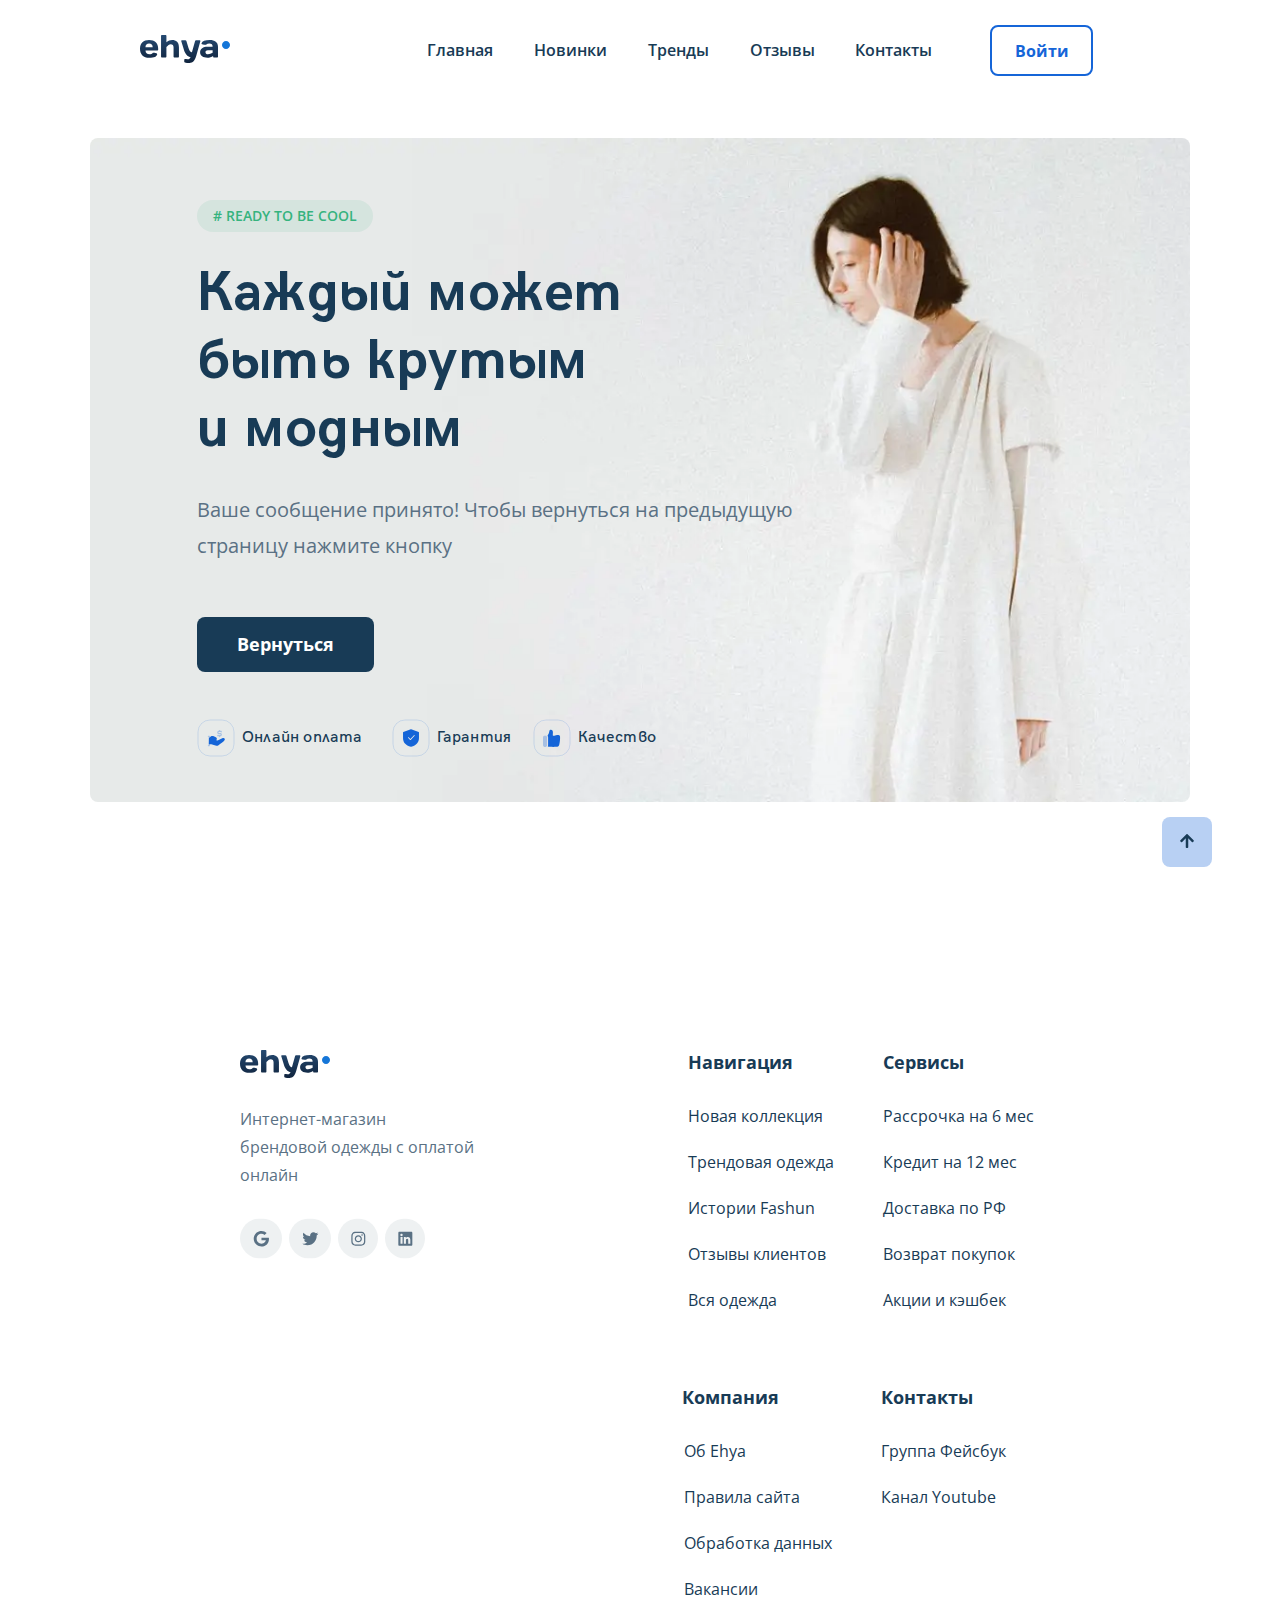
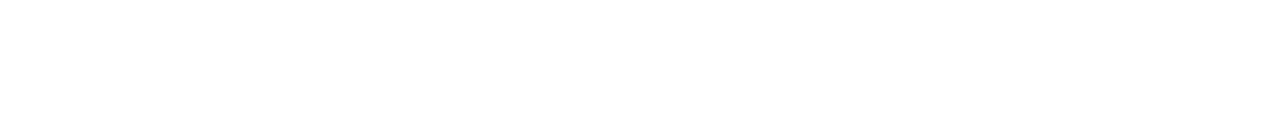
==== commit 321df733: "fix:button to top" ====
--- a/thankyou.html
+++ b/thankyou.html
@@ -25,7 +25,7 @@
       <div class="container">
         <div class="navbar-top navbar-top__mobile">
           <div class="logo">
-            <a href="#" class="logo">
+            <a href="index.html" class="logo">
               <img src="img/logo.svg" alt="Logo: EHYA" class="logo__image" />
             </a>
           </div>
@@ -33,19 +33,25 @@
             <div class="navbar__links">
               <ul class="navbar__list">
                 <li class="navbar__item">
-                  <a href="#" class="navbar-menu__link">Главная</a>
+                  <a href="index.html" class="navbar-menu__link">Главная</a>
                 </li>
                 <li class="navbar__item">
-                  <a href="#new" class="navbar-menu__link">Новинки</a>
+                  <a href="index.html#new" class="navbar-menu__link">Новинки</a>
                 </li>
                 <li class="navbar__item">
-                  <a href="#trends" class="navbar-menu__link">Тренды</a>
+                  <a href="index.html#trends" class="navbar-menu__link"
+                    >Тренды</a
+                  >
                 </li>
                 <li class="navbar__item">
-                  <a href="#reviews" class="navbar-menu__link">Отзывы</a>
+                  <a href="index.html#reviews" class="navbar-menu__link"
+                    >Отзывы</a
+                  >
                 </li>
                 <li class="navbar__item">
-                  <a href="#contacts" class="navbar-menu__link">Контакты</a>
+                  <a href="index.html#contacts" class="navbar-menu__link"
+                    >Контакты</a
+                  >
                 </li>
               </ul>
               <div class="navbar__username navbar__username--mobile">
@@ -231,7 +237,7 @@
         <div class="footer-wrapper">
           <div class="footer-social">
             <div class="footer-logo">
-              <a href="#" class="footer-logo__img">
+              <a href="index.html" class="footer-logo__img">
                 <img
                   src="img/logo.svg"
                   alt="Logo: EHYA"
@@ -399,19 +405,27 @@
             <div class="footer-list">
               <ul class="footer-links">
                 <li class="footer__item">
-                  <a href="#new" class="footer__link">Новая коллекция</a>
-                </li>
-                <li class="footer__item">
-                  <a href="#trends" class="footer__link">Трендовая одежда</a>
-                </li>
-                <li class="footer__item">
-                  <a href="#fashun" class="footer__link">Истории Fashun</a>
-                </li>
-                <li class="footer__item">
-                  <a href="#reviews" class="footer__link">Отзывы клиентов</a>
-                </li>
-                <li class="footer__item">
-                  <a href="#" class="footer__link">Вся одежда</a>
+                  <a href="index.html#new" class="footer__link"
+                    >Новая коллекция</a
+                  >
+                </li>
+                <li class="footer__item">
+                  <a href="index.html#trends" class="footer__link"
+                    >Трендовая одежда</a
+                  >
+                </li>
+                <li class="footer__item">
+                  <a href="index.html#fashun" class="footer__link"
+                    >Истории Fashun</a
+                  >
+                </li>
+                <li class="footer__item">
+                  <a href="index.html#reviews" class="footer__link"
+                    >Отзывы клиентов</a
+                  >
+                </li>
+                <li class="footer__item">
+                  <a href="index.html" class="footer__link">Вся одежда</a>
                 </li>
               </ul>
             </div>
@@ -422,19 +436,21 @@
             <div class="footer-list">
               <ul class="footer-links">
                 <li class="footer__item">
-                  <a href="#" class="footer__link">Рассрочка на 6 мес</a>
-                </li>
-                <li class="footer__item">
-                  <a href="#" class="footer__link">Кредит на 12 мес</a>
-                </li>
-                <li class="footer__item">
-                  <a href="#" class="footer__link">Доставка по РФ</a>
-                </li>
-                <li class="footer__item">
-                  <a href="#" class="footer__link">Возврат покупок</a>
-                </li>
-                <li class="footer__item">
-                  <a href="#" class="footer__link">Акции и кэшбек</a>
+                  <a href="index.html" class="footer__link"
+                    >Рассрочка на 6 мес</a
+                  >
+                </li>
+                <li class="footer__item">
+                  <a href="index.html" class="footer__link">Кредит на 12 мес</a>
+                </li>
+                <li class="footer__item">
+                  <a href="index.html" class="footer__link">Доставка по РФ</a>
+                </li>
+                <li class="footer__item">
+                  <a href="index.html" class="footer__link">Возврат покупок</a>
+                </li>
+                <li class="footer__item">
+                  <a href="index.html" class="footer__link">Акции и кэшбек</a>
                 </li>
               </ul>
             </div>
@@ -445,16 +461,16 @@
             <div class="footer-list">
               <ul class="footer-links">
                 <li class="footer__item">
-                  <a href="#" class="footer__link">Об Ehya</a>
-                </li>
-                <li class="footer__item">
-                  <a href="#" class="footer__link">Правила сайта</a>
-                </li>
-                <li class="footer__item">
-                  <a href="#" class="footer__link">Обработка данных</a>
-                </li>
-                <li class="footer__item">
-                  <a href="#" class="footer__link">Вакансии</a>
+                  <a href="index.html" class="footer__link">Об Ehya</a>
+                </li>
+                <li class="footer__item">
+                  <a href="index.html" class="footer__link">Правила сайта</a>
+                </li>
+                <li class="footer__item">
+                  <a href="index.html" class="footer__link">Обработка данных</a>
+                </li>
+                <li class="footer__item">
+                  <a href="index.html" class="footer__link">Вакансии</a>
                 </li>
               </ul>
             </div>
@@ -513,31 +529,6 @@
               <span class="modal__info">*Обязательные поля</span>
               <button class="button modal__button" type="submit">Вход</button>
             </div>
-            <h3 class="modal__title">Напишите нам</h3>
-            <input
-              type="tel"
-              class="input modal__input modal__input-number input__phone"
-              placeholder="Номер телефона*"
-              name="phone"
-              minlength="17"
-            />
-            <input
-              type="email"
-              class="input modal__input modal__input-email"
-              placeholder="Email*"
-              name="email"
-            />
-            <textarea
-              name="text"
-              class="textarea modal__textarea"
-              placeholder="Сообщение"
-            ></textarea>
-            <div class="modal__form-submit">
-              <span class="modal__info">*Обязательные поля</span>
-              <button class="button modal__button" type="submit">
-                Отправить
-              </button>
-            </div>
           </form>
         </div>
         <!-- /.modal__contact-form -->
@@ -546,7 +537,7 @@
     </div>
     <!-- /.modal -->
     <div class="to-top">
-      <a href="#" class="to-top-link">
+      <button class="to-top-link" onclick="document.location='#'">
         <svg
           class="to-top-icon"
           width="14"
@@ -560,7 +551,7 @@
             fill="#183B56"
           />
         </svg>
-      </a>
+      </button>
     </div>
     <script src="js/jquery-3.5.1.min.js"></script>
     <script src="https://ajax.googleapis.com/ajax/libs/jquery/1.11.0/jquery.min.js"></script>
--- a/css/style.css
+++ b/css/style.css
@@ -1,2 +1,2 @@
-*{box-sizing:border-box}body{font-family:'Open Sans', sans-serif;background-color:#FFFFFF;color:#183B56;overflow-y:scroll}@font-face{font-family:'HK Grotesk';src:url("../fonts/HKGrotesk-Bold.woff2") format("woff2");src:url("../fonts/HKGrotesk-Bold.woff") format("woff");font-weight:bold;font-style:normal;font-display:swap}@font-face{font-family:'HK Grotesk';src:url("../fonts/HKGrotesk-Medium.woff2") format("woff2");src:url("../fonts/HKGrotesk-Medium.woff") format("woff");font-weight:500;font-style:normal;font-display:swap}@font-face{font-family:'HK Grotesk';src:url("../fonts/HKGrotesk-Regular.woff2") format("woff2");src:url("../fonts/HKGrotesk-Regular.woff") format("woff");font-weight:300;font-style:normal;font-display:swap}.container{max-width:1140px;margin:auto}.img{width:100%}.no-scroll{overflow-y:hidden}.line{margin:auto;border-top:1px solid #E5EAF4;max-width:1150px}.to-top{position:fixed;bottom:50px;right:50px;z-index:2000;width:50px;height:50px;background-color:rgba(21,101,216,0.3);border-radius:8px}.to-top-link{position:absolute;top:14px;right:18px}.to-top-icon{transform:rotate(270deg)}/*! normalize.css v8.0.1 | MIT License | github.com/necolas/normalize.css */html{line-height:1.15;-webkit-text-size-adjust:100%}body{margin:0}main{display:block}h1{font-size:2em;margin:0.67em 0}hr{box-sizing:content-box;height:0;overflow:visible}pre{font-family:monospace, monospace;font-size:1em}a{background-color:transparent}abbr[title]{border-bottom:none;text-decoration:underline;text-decoration:underline dotted}b,strong{font-weight:bolder}code,kbd,samp{font-family:monospace, monospace;font-size:1em}small{font-size:80%}sub,sup{font-size:75%;line-height:0;position:relative;vertical-align:baseline}sub{bottom:-0.25em}sup{top:-0.5em}img{border-style:none}button,input,optgroup,select,textarea{font-family:inherit;font-size:100%;line-height:1.15;margin:0}button,input{overflow:visible}button,select{text-transform:none}button,[type="button"],[type="reset"],[type="submit"]{-webkit-appearance:button}button::-moz-focus-inner,[type="button"]::-moz-focus-inner,[type="reset"]::-moz-focus-inner,[type="submit"]::-moz-focus-inner{border-style:none;padding:0}button:-moz-focusring,[type="button"]:-moz-focusring,[type="reset"]:-moz-focusring,[type="submit"]:-moz-focusring{outline:1px dotted ButtonText}fieldset{padding:0.35em 0.75em 0.625em}legend{box-sizing:border-box;color:inherit;display:table;max-width:100%;padding:0;white-space:normal}progress{vertical-align:baseline}textarea{overflow:auto}[type="checkbox"],[type="radio"]{box-sizing:border-box;padding:0}[type="number"]::-webkit-inner-spin-button,[type="number"]::-webkit-outer-spin-button{height:auto}[type="search"]{-webkit-appearance:textfield;outline-offset:-2px}[type="search"]::-webkit-search-decoration{-webkit-appearance:none}::-webkit-file-upload-button{-webkit-appearance:button;font:inherit}details{display:block}summary{display:list-item}template{display:none}[hidden]{display:none}.navbar{background-color:#ffffff;padding-bottom:120px;overflow-y:auto}.navbar-top{display:flex;justify-content:space-between;align-items:center;padding-top:23px;padding-bottom:60px}.navbar-top__menu-button--mini{display:none;border:none;outline:none}.navbar-top__menu-button--close{display:none;border:none;outline:none}.navbar-top__menu-button--max{position:relative;outline:none;padding:13px 22px 12px 23px;border:2px solid #1565D8;border-radius:8px;background-color:#FFFFFF;text-decoration:none;font-style:normal;font-weight:bold;font-size:16px;line-height:22px;color:#1565d8;cursor:pointer;transition:all 0.5s}.navbar-top__menu-button--max::before{content:'';position:absolute;top:0;left:0;width:100%;height:100%;z-index:1;background-color:#f1e8e800;transition:all 0.3s}.navbar-top__menu-button--max:hover::before{opacity:0;transform:scale(0.5, 0.5)}.navbar-top__menu-button--max::after{content:'';position:absolute;top:-2px;left:-2px;width:100%;height:100%;z-index:1;opacity:0;transition:all 0.3s;border-radius:8px;border:1px solid #420edf80;transform:scale(1.2, 1.2)}.navbar-top__menu-button--max:hover::after{opacity:1;transform:scale(1, 1)}.navbar__username{margin-left:10px}.navbar__username--mobile{display:none}.navbar-menu{margin:0;padding:0;flex-basis:54%}.navbar__links{width:545px}.navbar__list{display:flex;align-items:center;justify-content:space-between;list-style-type:none}.navbar-menu__link{display:inline-block;text-decoration:none;font-style:normal;font-weight:600;font-size:16px;line-height:22px;color:#183B56;transition:all 0.6s}.navbar-menu__link:after{display:block;content:'';width:0%;height:1px;background:#36B37E;ransition:width 0.4s ease-in-out}.navbar-menu__link:hover:after,.navbar-menu__link:focus:after{width:100%}.navbar-menu__link:hover{color:#1565d8}.logo{flex-basis:41%;cursor:pointer}.mainscreen{margin:auto;max-width:1280px;background-image:url(../img/header-image.webp);position:relative;padding:0px 0px 0px 0px;background-position:center;background-repeat:no-repeat;background-size:cover;border-radius:8px}.mainscreen svg path{fill:#1565d8;stroke:inherit;stroke-width:inherit}.mainscreen svg path:hover{fill:#36B37E}.mainscreen-wrapper{padding:62px 0 45px 107px}.mainscreen__button-label{padding:6px 16px 6px 16px;background:rgba(54,179,126,0.1);border-radius:2000px;border:none;outline:none;margin-bottom:28px;text-transform:uppercase;text-decoration:none;font-style:normal;font-weight:600;font-size:14px;line-height:20px;color:#36B37E;cursor:pointer}.mainscreen-title{margin:0;padding:0;font-family:'HK Grotesk';font-feature-settings:"locl" 0;font-style:normal;font-weight:bold;font-size:56px;line-height:68px;letter-spacing:0.2px;color:#183B56;margin-bottom:28px}.mainscreen-text{max-width:615px;font-style:normal;font-weight:normal;font-size:20px;line-height:36px;color:#5A7184;margin-bottom:53px}.mainscreen__button-choise{position:relative;padding:15px 40px 15px 40px;background:#183b56;border-radius:8px;border:none;outline:none;text-decoration:none;font-style:normal;font-weight:bold;font-size:18px;line-height:25px;color:#FFFFFF;cursor:pointer;transition:all 0.5s}.mainscreen__button-choise::before{content:'';position:absolute;top:0;left:0;width:100%;height:100%;z-index:1;background-color:#f1e8e800;transition:all 0.3s}.mainscreen__button-choise:hover::before{opacity:0;transform:scale(0.5, 0.5)}.mainscreen__button-choise::after{content:'';position:absolute;top:-2px;left:-2px;width:100%;height:100%;z-index:1;opacity:0;transition:all 0.3s;border-radius:8px;border:1px solid #183b56;transform:scale(1.2, 1.2)}.mainscreen__button-choise:hover::after{opacity:1;transform:scale(1, 1)}.mainscreen-info{margin-bottom:47px}.mainscreen-conditions{width:459px;display:flex;justify-content:space-between;align-items:center}.mainscreen-conditions__mini{display:flex;justify-content:space-between;align-items:center}.mainscreen-payment{margin-right:29px}.mainscreen-payment__link,.mainscreen-guarantee__link,.mainscreen-quality__link{display:flex;justify-content:space-between;align-items:center;text-decoration:none}.mainscreen-payment-icon,.mainscreen-guarantee-icon,.mainscreen-quality-icon{margin-right:7px}.mainscreen-paytext,.mainscreen-qualtext,.mainscreen-guartext{font-family:'HK Grotesk';font-feature-settings:"locl" 0;font-weight:500;font-size:16px;line-height:20px;letter-spacing:0.2px;color:#183B56}.mainscreen__thank-back{margin-bottom:20px}.new{margin:auto;padding:0px 0px 141px 0px}.new-image{display:flex;justify-content:space-between;align-items:center;margin-right:57px}.new-green{margin-right:30px}.new-furniture{display:flex;justify-content:space-evenly;flex-direction:column;align-items:center}.new-furniture__chair{margin-bottom:27px}.new-article{min-width:412px;min-height:481px}.new-title{margin:0;padding:0;font-family:'HK Grotesk';font-feature-settings:"locl" 0;font-style:normal;font-weight:bold;font-size:48px;line-height:60px;letter-spacing:0.2px;color:#183B56;margin-bottom:27px}.new-text{width:358px;margin:0;padding:0;font-style:normal;font-weight:normal;font-size:20px;line-height:36px;color:#5A7184;margin-bottom:40px}.new-look__link{display:inline-block;text-decoration:none;font-style:normal;font-weight:bold;font-size:18px;line-height:25px;color:#1565D8;margin-right:16px;transition:all 0.6s}.new-look__link:after{display:block;content:'';width:0%;height:1px;background:#1565D8;ransition:width 0.4s ease-in-out}.new-look__link:hover:after,.new-look__link:focus:after{width:100%}.new-look__link:hover{color:#36B37E}.container-new{display:flex;justify-content:space-between;align-items:center}.reviews{padding:0 0 64px 0}.reviews-wrapper{margin-bottom:28px}.reviews-user{margin-bottom:28px}.reviews-slider__item{position:relative;margin:111px auto 0}.reviews-slider__item::before{content:'';position:absolute;top:-106px;left:358px;width:94px;height:88px;background-image:url(../img/quote-left.svg);background-repeat:no-repeat}.reviews-slider__text{margin:0;padding:0;font-family:'HK Grotesk';font-feature-settings:"locl" 0;font-style:normal;font-weight:500;font-size:20px;line-height:42px;text-align:center;color:#183B56}.reviews-slider__username{margin:0;padding:0;font-family:'HK Grotesk';font-feature-settings:"locl" 0;font-style:normal;font-weight:bold;font-size:20px;line-height:24px;text-align:center;letter-spacing:0.2px;color:#183B56}.container-reviews{max-width:800px}.trends{margin:auto;padding:0px 0px 86px 0px}.trends svg path{fill:#1565d8;stroke:inherit;stroke-width:inherit}.trends svg path:hover{fill:#36B37E}.trends-show{display:flex;justify-content:space-between;align-items:center}.trends-market{display:flex;justify-content:space-between;align-items:center;flex-wrap:wrap}.trends-card{margin-bottom:49px}.trends-card--none{display:none}.trends-image{position:relative;width:260px;height:350px;overflow:hidden;object-fit:cover;border-radius:8px;margin-bottom:18px}.trends-image__see{position:absolute;top:180px;right:25px;font-family:'HK Grotesk';font-feature-settings:"locl" 0;font-style:normal;font-weight:bold;font-size:24px;line-height:32px;text-align:center;letter-spacing:0.2px;color:#FFFFFF;text-decoration:none}.trends-img{width:100%;height:100%;overflow:hidden;object-fit:cover}.trends-img__luxstyle{width:114%;height:124%;overflow:hidden;object-fit:cover}.trends-img__pinkystyle{width:99%;height:126%;overflow:hidden;object-fit:cover}.trends-img__holystyle{width:112%;height:107%;overflow:hidden;object-fit:cover}.trends-img__swstyle{width:110%;height:133%;overflow:hidden;object-fit:cover}.trends-img__redstyle{width:110%;height:125%;overflow:hidden;object-fit:cover}.trends-img__fullstyle{width:105%;height:113%;overflow:hidden;object-fit:cover;transform:scale(-1, 1)}.trends-img__show{position:relative}.trends-img__see{position:absolute;top:180px;right:25px;font-family:'HK Grotesk';font-feature-settings:"locl" 0;font-style:normal;font-weight:bold;font-size:24px;line-height:32px;text-align:center;letter-spacing:0.2px;color:#FFFFFF;text-decoration:none}.trends-link{display:inline-block;margin-bottom:-3px;text-decoration:none;font-family:'HK Grotesk';font-feature-settings:"locl" 0;font-style:normal;font-weight:bold;font-size:24px;line-height:32px;letter-spacing:0.2px;color:#183B56;margin-left:14px;transition:all 0.6s}.trends-link:after{display:block;content:'';width:0%;height:1px;background:#1565D8;ransition:width 0.4s ease-in-out}.trends-link:hover:after,.trends-link:focus:after{width:100%}.trends-link:hover{color:#36B37E}.trends-link--none{color:#FFFFFF}.trends-plus{position:absolute;top:125px;right:117px}.trends-price{font-style:normal;font-weight:normal;font-size:20px;line-height:36px;color:#5A7184}.trends-price--none{color:#FFFFFF}.trends__basket-icon--none{display:none}.trends-shop{display:flex;justify-content:space-between;align-items:center;margin-top:6px;margin-left:14px}.trends-title{margin:0;padding:0;font-family:'HK Grotesk';font-feature-settings:"locl" 0;font-style:normal;font-weight:bold;font-size:48px;line-height:60px;letter-spacing:0.2px;color:#183B56}.trends-img__none{border-radius:8px}.trends-basket{flex-basis:13%}.trends__wrapper{width:1135px;margin-bottom:30px}.trends__wrapper-tabs{display:flex;justify-content:space-between;align-items:center;margin-bottom:48px}.trends-tabs{list-style-type:none;margin:0;padding:0;display:flex;justify-content:space-between;align-items:center}.trends-tabs__item{padding:16px 7px 20px 20px;cursor:pointer;font-style:normal;font-weight:normal;font-size:18px;line-height:25px;color:#5A7184}.trends-tabs__item--active{padding:15px 23px 20px 20px;font-style:normal;font-weight:bold;font-size:18px;line-height:25px;color:#183B56}.trends-content{padding:0;list-style-type:none}.trends-content__item{display:none}.trends-content__item--active{display:block}.container-trends{max-width:1135px}.content__item{display:none}.content__item--active{display:block}.tabs__item{padding:16px 7px 20px 20px;cursor:pointer;font-style:normal;font-weight:normal;font-size:18px;line-height:25px;color:#5A7184}.tabs__item--active{padding:15px 23px 20px 20px;font-style:normal;font-weight:bold;font-size:18px;line-height:25px;color:#183B56}.container-history{padding-bottom:138px;max-width:1150px}.history-slider{margin-top:15px}.history-wrapper{display:flex;justify-content:space-beetwen;align-items:center;padding-top:113px}.history-image{position:relative;display:flex;justify-content:space-beetwen;align-items:center}.history-image__slide{position:relative;width:327px;height:477px;overflow:hidden;object-fit:cover;border-radius:8px 8px 0 0}.history-image__slide--one{margin-right:15px}.history-image__slogan-mix{position:absolute;width:312px;height:178px;top:297px;right:337px;background-color:#FAFDFF}.history-image__slogan-life{position:absolute;width:312px;height:178px;top:297px;right:-2px;background-color:#FAFDFF}.history-image__text{margin:0;padding:21px 54px 5px 19px;font-family:'HK Grotesk';font-feature-settings:"locl" 0;font-style:normal;font-weight:500;font-size:22px;line-height:32px;letter-spacing:0.2px;color:#183B56;margin-bottom:16px}.history-image__link{display:inline-block;padding:0px 40px 20px 19px;font-style:normal;font-weight:600;font-size:16px;line-height:22px;color:#1565D8;text-decoration:none;transition:all 0.6s}.history-image__link:after{display:block;content:'';width:0%;height:1px;background:#1565D8;ransition:width 0.4s ease-in-out}.history-image__link:hover:after,.history-image__link:focus:after{width:100%}.history-image__link:hover{color:#36B37E}.history-button{padding:6px 16px 6px 16px;background-color:rgba(54,179,126,0.1);border-radius:2000px;border:none;outline:none;font-style:normal;font-weight:600;font-size:14px;line-height:20px;text-align:center;text-transform:uppercase;color:#36B37E;margin-bottom:27px}.history-title{margin:0;padding:0;font-family:'HK Grotesk';font-feature-settings:"locl" 0;font-style:normal;font-weight:bold;font-size:48px;line-height:60px;letter-spacing:0.2px;color:#183B56;margin-bottom:25px}.history-title-mini{margin:0;padding:0;display:none;font-family:'HK Grotesk';font-feature-settings:"locl" 0;font-style:normal;font-weight:bold;font-size:28px;line-height:36px;text-align:center;letter-spacing:0.2px;color:#183B56}.history-text{margin:0;padding:0;font-style:normal;font-weight:normal;font-size:20px;line-height:36px;color:#5A7184}.history-foto{width:315px;height:317px;overflow:hidden;object-fit:cover;border-radius:8px 8px 0 0}.history-info{position:relative;min-width:392px;height:482px;display:flex;justify-content:space-beetwen;align-items:start;flex-direction:column;margin-right:95px}.history-info__button{position:absolute;z-index:99;width:70px;height:60px;border:none;outline:none;cursor:pointer;background-repeat:no-repeat;background-position:center;background-size:54px;background-color:transparent}.history-info__button-next{bottom:60px;left:68px}.history-info__button-prev{bottom:61px;left:-7px}.history-swiper{width:652px}.history-slider{padding-top:10px}svg:hover #rect1{fill:none;stroke:#111}svg:hover #path1{fill:#111}svg:hover #rect2{fill:none;stroke:#111}svg:hover #path2{fill:#111}.newsletter{position:relative;padding:100px 0 100px 0;background-image:url(../img/newsletter-bg.svg);background-position:center;background-repeat:no-repeat;background-size:cover}.newsletter-wrapper{position:relative;display:flex;align-items:center;justify-content:flex-start;max-width:1135px;margin:auto}.newsletter-text{display:flex;justify-content:space-between;align-items:start;max-width:442px;flex-direction:column;margin-right:185px}.newsletter-title{margin:0;padding:0;font-family:'HK Grotesk';font-feature-settings:"locl" 0;font-style:normal;font-weight:bold;font-size:48px;line-height:60px;letter-spacing:0.2px;color:#FFFFFF;margin-bottom:16px}.newsletter-slogan{margin:0;padding:0;font-family:'Open Sans', sans-serif;display:block;font-style:normal;font-weight:normal;font-size:18px;line-height:32px;color:#FFFFFF}.subscribe{position:relative;width:447px;height:58px;border-radius:3px}.subscribe__input{position:absolute;font-family:'Open Sans', sans-serif;width:100%;height:100%;padding-left:49px;padding-right:199px;font-style:normal;font-weight:600;font-size:16px;line-height:22px;color:#959EAD;background-image:url(../img/mail.svg);background-position:19px, 50%;background-repeat:no-repeat;border-radius:8px;outline:none;border:none}.subscribe__button{position:absolute;display:inline-block;right:8px;top:4px;padding:7px 26px 9px 23px;min-width:160px;max-width:180px;height:88%;background-color:#183B56;font-style:normal;font-weight:bold;font-size:18px;line-height:25px;text-align:center;color:#FFFFFF;white-space:pre-wrap;border-radius:8px;border:none;outline:none;cursor:pointer;transition:all 0.6s}.subscribe__button:after{display:block;content:'';width:0%;height:1px;background:#1565D8;ransition:width 0.4s ease-in-out}.subscribe__button:hover:after,.subscribe__button:focus:after{width:100%}.subscribe__button:hover{color:#36B37E}.subscribe #emailNews-error{position:absolute;color:#FFFFFF;font-size:14px;font-weight:bold;text-align:center;padding:0px 81px 0 24px;top:60px}.footer{padding-top:128px;padding-bottom:100px}.footer svg path{fill:#5A7184;stroke:inherit;stroke-width:inherit}.footer svg path:hover{fill:#36B37E}.footer svg rect{fill:#5A7184;stroke:inherit;stroke-width:inherit}.footer svg rect:hover{fill:blue}.footer-wrapper{margin:auto;display:flex;justify-content:start;align-items:start;flex-wrap:wrap}.footer-logo{margin-bottom:24px}.footer-title{margin:0;padding:0;font-style:normal;font-weight:bold;font-size:18px;line-height:25px;color:#183B56;margin-bottom:30px}.footer-links{padding:0;margin:0;list-style:none}.footer__item{text-decoration:none;list-style-type:none;font-style:normal;font-weight:normal;font-size:16px;line-height:22px;color:#183B56;margin-bottom:24px}.footer__link{display:inline-block;text-decoration:none;font-style:normal;font-weight:normal;font-size:16px;line-height:22px;color:#183B56;transition:all 0.6s}.footer__link:after{display:block;content:'';width:0%;height:0px;background:#1565D8;ransition:width 0.4s ease-in-out}.footer__link:hover:after,.footer__link:focus:after{width:100%}.footer__link:hover{color:#1565D8}.footer-social{display:flex;justify-content:space-between;align-items:start;flex-direction:column;margin-right:56px}.footer-social-icon{margin-right:7px}.footer-slogan{max-width:236px;margin-bottom:29px}.footer-text{font-style:normal;font-weight:normal;font-size:16px;line-height:28px;color:#5A7184}.footer-nav{display:flex;justify-content:space-between;align-items:start;flex-direction:column;margin-right:49px}.footer-service{display:flex;justify-content:space-between;align-items:start;flex-direction:column;margin-right:46px}.footer-company{display:flex;justify-content:space-between;align-items:start;flex-direction:column;margin-right:49px}.footer-contacts{display:flex;justify-content:space-between;align-items:start;flex-direction:column}.container-footer{max-width:1140px}.modal__overlay{position:fixed;left:0;top:0;right:0;bottom:0;background-color:rgba(0,141,223,0.199);z-index:100;visibility:hidden;opacity:0;transition:opacity 0.8s}.modal__overlay--visible{visibility:visible;opacity:1}.modal__dialog{position:fixed;max-width:478px;max-height:100%;overflow:auto;left:50%;top:49%;transform:translate(-50%, -50%);padding:19px 88px 33px 88px;background-color:#1565d8;border-radius:8px;color:red;z-index:101;visibility:hidden;opacity:0;transition:opacity 0.8s}.modal__dialog--visible{visibility:visible;opacity:1}.modal__close{position:absolute;right:18px;top:20px;text-decoration:none;outline:none;border:none;cursor:pointer}.modal__input{font-family:'HK Grotesk';font-feature-settings:"locl" 0;width:100%;margin-top:15px;padding-left:15px}.modal__textarea{font-family:'HK Grotesk';font-feature-settings:"locl" 0;width:100%;min-height:123px;margin-top:15px;padding-top:10px;padding-left:15px;border-radius:4px;border:none;outline:none;resize:none}.modal__info{font-style:normal;font-weight:bold;font-size:12px;line-height:15px;color:#E0E0E0;text-align:left;order:2}.modal__title{font-family:'Open Sans', sans-serif;margin:17px 0 0 0;font-style:normal;font-weight:bold;font-size:18px;line-height:23px;color:#FFFFFF;text-align:center}.modal__button{margin-top:15px;min-width:163px;padding:15px 9px 15px 9px;background-color:rgba(54,179,126,0.4);border-radius:8px;color:#FFFFFF;box-shadow:0 14px 28px  #7cb495a1, 0 10px 10px #7cb495a1;order:2}.modal__form-submit{display:flex;flex-direction:column;justify-content:space-between}.input{background:#FFFFFF;border-radius:4px;border:none;outline:none;height:50px;padding:0 23px 0 23px;font-size:16px;line-height:15px;font-weight:normal}@media (max-width: 1335px){.container{max-width:1000px}.logo{flex-basis:20%}.mainscreen{max-width:1100px}.new-green{margin-right:20px}.new-image{margin-right:30px}.new-title{font-size:36px}.new-text{width:200px;font-size:18px;line-height:30px;margin-bottom:20px}.new-look__link{margin-right:8px}.new-article{min-width:252px}.trends-card--none{display:block}.reviews-slider__item::before{left:450px}.history-info{min-width:300px;margin-right:11px}.history-info__button-next{bottom:11px;left:68px}.history-info__button-prev{bottom:11px;left:-7px}.history-title{margin-bottom:10px}.history-image__slide--one{margin-right:10px}.history-image__slogan-mix{top:297px;right:362px}.history-image__slogan-life{top:297px;right:24px}.footer-wrapper{max-width:800px}.footer-social{margin-right:0;flex-basis:56%}.footer-service{margin-right:0;margin-bottom:50px}.footer-nav{margin-bottom:50px}.footer-company{flex-basis:74%;align-items:flex-end}.footer-title__company{margin-right:53px}}@media (max-width: 1200px){.container{max-width:900px}.logo{flex-basis:20%}.mainscreen{max-width:950px}.new-green{margin-right:20px}.new-image{margin-right:20px}.new-title{font-size:36px}.new-text{width:200px;font-size:18px;line-height:30px;margin-bottom:20px}.new-look__link{margin-right:8px}.reviews-slider__item::before{left:403px}.history-image__slogan-mix{max-width:280px;top:297px;right:294px}.history-image__slogan-life{max-width:280px;top:297px;left:314px}.history-image__text{font-size:21px}.history-image__slide--one{max-width:290px}.history-image__slide--two{max-width:290px}.newsletter-wrapper{max-width:900px}.newsletter-text{margin-right:20px}}@media (max-width: 992px){.container{max-width:650px}.logo{flex-basis:20%}.mainscreen{max-width:750px}.mainscreen svg path{fill:#1565d8;stroke:inherit;stroke-width:inherit}.mainscreen svg path:hover{fill:#1565d8}.mainscreen-wrapper{padding:30px 0 30px 30px}.mainscreen__button-choise::after,.mainscreen__button-choise::before{display:none}.navbar-top{padding-bottom:31px}.navbar-top__menu-button--max{transition:none}.navbar-top__menu-button::after,.navbar-top__menu-button::before{display:none}.navbar-top__menu-button:hover{color:#1565d8}.navbar-menu__link{transition:none}.navbar-menu__link::after,.navbar-menu__link::before{display:none}.navbar-menu__link:hover{color:#183B56}.navbar__links{width:420px}.navbar-menu{margin-right:30px}.navbar-menu__link{font-weight:600;font-size:14px}.modal__dialog{width:375px;padding:19px 60px 33px 60px}.new{padding:0px 0px 80px 0px}.new-article{min-height:100%;display:flex;justify-content:space-between;align-items:start;flex-direction:column}.new-title{font-weight:bold;font-size:48px;line-height:60px;letter-spacing:0.2px}.new-text{min-width:100%;font-style:normal;font-weight:normal;font-size:20px;line-height:36px;color:#5A7184}.new-image{margin-bottom:20px}.new-look__link{transition:none}.new-look__link::after,.new-look__link::before{display:none}.new-look__link:hover{color:#1565D8}.container-new{display:flex;justify-content:space-between;align-items:center;flex-direction:column}.trends-card{padding-left:20px;flex-basis:50%}.trends-card--none{display:none}.trends svg path{fill:#1565d8;stroke:inherit;stroke-width:inherit}.trends svg path:hover{fill:#1565D8}.trends__wrapper-tabs{display:flex;justify-content:space-between;align-items:center;flex-direction:column}.trends-image{width:280px;height:350px;overflow:hidden;object-fit:cover;border-radius:8px}.trends-img{width:280px;height:350px;overflow:hidden;object-fit:cover}.trends-basket{flex-basis:23%}.trends-link{transition:none}.trends-link::after,.trends-link::before{display:none}.trends-link:hover{color:#183B56}.reviews-slider__item::before{left:279px}.history-wrapper{margin:auto;max-width:680px;height:500px;display:inline-block;padding-top:79px}.history-slider{margin:auto}.history-slogan{right:4px;top:298px}.history-image__link{padding:0px 40px 20px 22px;transition:none}.history-image__link::after,.history-image__link::before{display:none}.history-image__link:hover{color:#1565D8}.history-info{max-width:680px;height:331px;align-items:center;margin:0}.history-info__button-prev{bottom:31px;left:249px}.history-info__button-next{bottom:31px;left:346px}.history-button{margin-left:0px;margin-bottom:24px}.history-title{margin-bottom:17px;margin-left:0px}.history-text{padding:0 60px 0 60px;text-align:center}.history-foto{width:322px}.history-image__slide--one{max-width:317px;margin-right:30px}.history-image__slide--two{max-width:317px}.history-image__slogan-mix{right:353px}.history-image__slogan-life{left:395px}.newsletter{padding:72px 0 78px 0;background-image:url(../img/newsletter-bgm.svg)}.newsletter-wrapper{max-width:650px;flex-direction:column}.newsletter-text{margin-right:0;margin-bottom:56px;align-items:center}.newsletter-slogan{text-align:center}.subscribe__button{transition:none}.subscribe__button::after,.subscribe__button::before{display:none}.subscribe__button:hover{color:#FFFFFF}.footer svg path{fill:#5A7184;stroke:inherit;stroke-width:inherit}.footer svg path:hover{fill:#5A7184}.footer svg rect{fill:#5A7184;stroke:inherit;stroke-width:inherit}.footer svg rect:hover{fill:#5A7184}.footer__link{transition:none}.footer__link::after,.footer__link::before{display:none}.footer__link:hover{color:#183B56}.footer-social{margin-right:0;flex-basis:47%}.footer-service{margin-right:0;margin-bottom:50px}.footer-nav{margin-bottom:50px}.footer-company{flex-basis:69%;align-items:flex-end}.footer-title__company{margin-right:53px}}@media (max-width: 768px){body{padding-top:105px}body .to-top{position:fixed;bottom:50px;right:4px;z-index:2000;width:50px;height:50px}.body-error{padding-top:0px}.container{max-width:650px}.navbar-top__mobile{width:100%;background-color:#FFFFFF;display:block;position:fixed;top:0;right:0;left:0;z-index:99}.navbar-top__menu-line--invisible{display:none}.navbar{overflow-y:auto}.navbar-menu{display:none;position:fixed;left:20px;right:-10px;bottom:0;top:9px;background-color:#FFFFFF;z-index:99;border:1px solid #c4c1c1;box-shadow:0 0 10px #c4c1c1}.navbar-menu--visible{display:block;max-height:60%;overflow-y:auto}.navbar-menu__link{font-style:normal;font-weight:600;font-size:16px;line-height:22px;text-align:center;color:#183B56}.navbar__mobile{display:block;top:0;right:0;left:0;z-index:99}.navbar__username{display:none}.navbar__username--mobile{display:block;margin-bottom:20px}.navbar__links{margin:0;width:100%;display:flex;justify-content:space-between;flex-direction:column;align-items:center}.navbar__list{padding:0;margin:0;align-items:center;flex-direction:column;margin-top:40px}.navbar__item{margin-bottom:20px}.navbar-top{padding-top:26px;padding-bottom:46px;padding-left:57px;padding-right:57px}.navbar-top__menu-button--mobile{padding:13px 125px 12px 125px;border:2px solid #1565D8;border-radius:8px;background-color:#FFFFFF;font-style:normal;font-weight:bold;font-size:16px;line-height:22px;background-color:#FFFFFF;color:#1565d8;outline:none;cursor:pointer}.navbar-top__menu-button--mini{position:absolute;top:29px;right:63px;z-index:100;display:flex;width:16px;height:14px;padding:0;align-items:center;justify-content:space-between;flex-direction:column;border:none;background-color:#FFFFFF;cursor:pointer}.menu-btn--close{background-image:url(../img/close-icon.png);margin-top:4px;background-size:cover;z-index:100}.mainscreen{max-width:724px;margin:auto;background-image:url(../img/header-image2.webp);position:relative;padding:0px 0 0px 0;background-position:center;background-repeat:no-repeat;background-size:cover;border-radius:8px;overflow-y:auto}.mainscreen-wrapper{padding:35px 0 36px 29px}.mainscreen__button-label{margin-bottom:24px}.mainscreen-title{font-style:normal;font-weight:bold;font-size:48px;line-height:60px;letter-spacing:0.2px;margin-bottom:20px}.mainscreen-text{max-width:401px;font-style:normal;font-weight:normal;font-size:18px;line-height:32px;margin-bottom:36px}.mainscreen-info{margin-bottom:40px}.mainscreen-conditions{max-width:443px}.mainscreen-payment{margin-right:18px}.modal__dialog{width:375px;padding:19px 60px 33px 60px}.navbar{padding-bottom:80px}.new{padding:0px 0px 80px 0px}.new-image{margin:auto;margin-bottom:36px}.new-green{margin-right:28px}.new-article{min-width:672px;justify-content:flex-start}.new-title{margin-bottom:24px}.new-text{margin-bottom:25px}.new-look__link{margin-right:15px}.container-new{max-width:672px}.trends{padding:0px 0px 20px 0px}.trends-shop{margin-top:8px}.trends__wrapper-tabs{display:flex;justify-content:space-between;align-items:center;flex-direction:column;margin-bottom:36px}.trends-image{width:280px;height:350px;border-radius:8px;margin-bottom:17px}.trends-image__see{right:29px}.trends-plus{top:123px;right:121px}.trends-img{width:100%;height:100%;overflow:hidden;object-fit:cover}.trends-img__luxstyle{width:123%;height:122%;overflow:hidden;object-fit:cover}.trends-img__pinkystyle{width:99%;height:126%;overflow:hidden;object-fit:cover}.trends-img__holystyle{width:98%;overflow:hidden;object-fit:cover}.trends-img__swstyle{width:110%;height:133%;overflow:hidden;object-fit:cover}.trends-img__redstyle{width:103%;height:128%;overflow:hidden;object-fit:cover}.trends-img__fullstyle{width:100%;height:114%;overflow:hidden;object-fit:cover}.trends-basket{flex-basis:19%}.trends-title{margin-bottom:10px}.tabs__item{padding:16px 23px 20px 20px}.tabs__item--active{padding:16px 17px 20px 20px}-reviews{max-width:630px}.reviews-slider__item{margin-bottom:22px}.reviews-slider__item::before{left:283px}.reviews-slider__text{height:210px;overflow-y:auto}.reviews-user{margin:auto;max-width:600px;margin-bottom:28px}.container-history{max-width:728px;margin-left:41px;padding-bottom:76px}.history-wrapper{margin:auto;max-width:680px;height:500px;display:inline-block;padding-top:79px}.history-slider{margin:auto}.history-slogan{right:4px;top:298px}.history-slogan__link{padding:0px 40px 20px 22px;transition:none}.history-slogan__link::after,.history-slogan__link::before{display:none}.history-slogan__link:hover{color:#1565D8}.history-info{max-width:680px;height:331px;align-items:center;margin:0}.history-info__button-prev{bottom:31px;left:269px}.history-info__button-next{bottom:31px;left:346px}.history-button{margin-left:0px;margin-bottom:24px}.history-title{margin-bottom:17px;margin-left:0px}.history-text{padding:0 60px 0 60px;text-align:center}.history-foto{width:322px}.history-image__slide--one{max-width:323px;margin-right:27px}.history-image__slide--two{max-width:323px}.history-image__text{font-size:22px}.history-image__slogan-mix{max-width:322px;right:355px}.history-image__slogan-life{max-width:322px;left:364px}.line{max-width:728px}.footer{padding-top:63px}.footer-wrapper{max-width:800px}.footer-social{margin-right:0;flex-basis:43.5%}.footer-service{margin-right:0;margin-bottom:25px}.footer-nav{margin-bottom:25px}.footer-company{flex-basis:66.5%;align-items:flex-end;margin-right:44px}.footer-title__company{margin-right:53px}}@media (max-width: 767px){.container-history{margin:auto;max-width:650px}.history-wrapper{margin:auto;max-width:650px;height:500px;display:inline-block;padding-top:79px}.history-slider{margin:auto}.history-slogan{border:2px solid red;right:-13px;top:298px}.history-slogan__link{padding:0px 40px 20px 22px;transition:none}.history-slogan__link::after,.history-slogan__link::before{display:none}.history-slogan__link:hover{color:#1565D8}.history-info{max-width:680px;height:331px;align-items:center;margin:0}.history-info__button-prev{bottom:31px;left:210px}.history-info__button-next{bottom:31px;left:346px}.history-button{margin-left:0px;margin-bottom:24px}.history-title{margin-bottom:17px;margin-left:0px}.history-text{padding:0 60px 0 60px;text-align:center}.history-foto{width:322px}.history-image__slide--one{max-width:300px;margin-right:20px}.history-image__slide--two{max-width:300px}.history-image__text{font-size:20px}.history-image__slogan-mix{max-width:270px;right:342px}.history-image__slogan-life{max-width:270px;left:364px}}@media (max-width: 700px){.container{max-width:500px}.mainscreen-wrapper{padding:35px 0 36px 29px}.mainscreen__button-label{margin-bottom:24px}.mainscreen-title{font-style:normal;font-weight:bold;font-size:44px;letter-spacing:0.2px;margin-bottom:20px}.mainscreen-text{max-width:401px;font-style:normal;font-weight:normal;font-size:16px;margin-bottom:36px}.new{padding:0px 0px 104px 0px}.new-image{margin:auto;margin-bottom:36px}.new-green{max-width:250px;margin-right:10px;object-fit:cover}.new__green-image{width:100%;object-fit:cover}.new-furniture__chair{max-width:250px;object-fit:cover;margin-bottom:20px}.new-furniture__tree{max-width:250px;object-fit:cover}.new__chair{width:100%;object-fit:cover}.new__tree{width:100%;object-fit:cover}.new-article{min-width:450px;justify-content:space-between;align-items:center}.new-title{font-style:normal;font-weight:bold;font-size:40px;line-height:36px;text-align:center;letter-spacing:0.2px;margin-bottom:24px}.new-text{font-weight:normal;font-size:20px;line-height:28px;text-align:center;margin-bottom:25px}.new-look__link{margin-right:15px}.container-new{max-width:600px}.trends-image{width:220px;height:350px;overflow:hidden;object-fit:cover;border-radius:8px}.trends-img{width:220px;height:350px;overflow:hidden;object-fit:cover}.trends-title{margin-bottom:10px}.reviews-slider__item::before{left:212px}.container-history{max-width:500px}.history-slider{max-width:500px}.history-wrapper{max-width:500px}.history-image__slide--one{max-width:230px;margin-right:20px}.history-image__slide--two{max-width:230px}.history-image__text{font-size:16px}.history-image__slogan-mix{max-width:230px;right:256px}.history-image__slogan-life{max-width:230px;left:269px}.history-foto{width:100%}.history-title{font-size:30px}.history-info__button-prev{bottom:17px;left:145px}.history-info__button-next{bottom:17px;left:262px}.footer{padding-top:63px}.footer-wrapper{max-width:500px}.footer-social{margin-right:0;flex-basis:100%;order:5;align-items:center}.footer-service{margin-right:0;margin-bottom:30px}.footer-nav{margin-bottom:30px;margin-right:0;flex-basis:70%}.footer-company{flex-basis:70%;align-items:flex-start;margin-right:0}.footer-title__company{margin-right:0}}@media (max-width: 567px){.container{max-width:450px}.mainscreen{max-width:711px;margin:auto;background-image:url(../img/header-image2.webp);position:relative;padding:0px 0 0px 0;background-position:center;background-repeat:no-repeat;background-size:cover;border-radius:8px}.mainscreen-wrapper{padding:35px 0 36px 29px}.mainscreen__button-label{margin-bottom:24px}.mainscreen-title{font-style:normal;font-weight:bold;font-size:36px;letter-spacing:0.2px;margin-bottom:20px}.mainscreen-text{max-width:401px;font-style:normal;font-weight:normal;font-size:18px;line-height:32px;margin-bottom:36px}.mainscreen-info{margin-bottom:40px}.mainscreen-conditions{max-width:443px}.navbar-top{padding-top:26px}.navbar-top__menu-button--mobile{padding:9px 101px 9px 101px}.new-image{display:flex;flex-direction:column;justify-content:space-between;align-items:center;margin-bottom:36px}.new-furniture{display:flex;flex-direction:row;justify-content:space-between;align-items:baseline}.new-green{max-width:320px;object-fit:cover;margin-right:0;margin-bottom:14px}.new__green-image{width:100%;object-fit:cover}.new-furniture__chair{max-width:200px;object-fit:cover;margin-bottom:0;margin-right:14px}.new-furniture__tree{max-width:200px;object-fit:cover;margin-bottom:0}.new__chair{width:100%;object-fit:cover}.new__tree{width:100%;object-fit:cover}.new-title{font-style:normal;font-weight:bold;font-size:28px;line-height:36px;text-align:center;letter-spacing:0.2px;color:#183B56}.new-text{font-style:normal;font-weight:normal;font-size:16px;line-height:28px;text-align:center;color:#5A7184}.trends-image{width:180px;height:200px;overflow:hidden;object-fit:cover;border-radius:8px}.trends-image__see{font-style:normal;font-weight:bold;font-size:17px;line-height:20px;text-align:center;letter-spacing:0.2px;color:#FAFAFB;top:95px;right:42px;width:100px}.trends-plus{top:63px;right:78px}.trends-img{width:100%;height:122%;overflow:hidden;object-fit:cover}.trends-link{font-style:normal;font-weight:bold;font-size:16px;line-height:20px;letter-spacing:0.2px}.trends-price{font-style:normal;font-weight:normal;font-size:14px;line-height:24px}.trends-basket{flex-basis:33%}.trends__basket-icon{max-width:16px}.trends__basket-plus{max-width:25px}.reviews{padding:0 0 48px 0}.reviews-slider__item::before{left:179px}.history-image{display:flex;justify-content:space-beetwen;align-items:center;flex-direction:column}.container-history{max-width:280px}.history-slider{max-width:280px}.history-wrapper{padding-top:47px;max-width:280px}.history-foto{width:100%;height:277px}.history-image__slide{height:434px}.history-image__slide--one{max-width:270px;margin-right:7px}.history-image__slide--two{max-width:270px;margin-right:7px}.history-image__text{padding:21px 0 5px 19px;font-weight:500;font-size:20px;line-height:24px;letter-spacing:0.2px;margin-bottom:11px}.history-image__link{padding:0 40px 20px 19px}.history-image__slogan-mix{top:256px;max-width:270px;right:-1px;z-index:1000}.history-image__slogan-life{top:687px;max-width:270px;left:290px;z-index:1000}.history-button{padding:2px 12px 2px 12px;margin-bottom:24px}.history-title{display:none}.history-title-mini{display:block;margin-bottom:17px}.history-text{padding:0 0px 0 0px;font-style:normal;font-weight:normal;font-size:16px;line-height:28px;text-align:center}.history-info{min-width:280px;height:294px}.history-info__button-prev{bottom:17px;left:73px}.history-info__button-next{bottom:17px;left:138px}.history-info__button-icon{width:48px;height:48px}.newsletter{padding:72px 0 122px 0}.newsletter-wrapper{max-width:450px;flex-direction:column}.newsletter-text{margin-right:0;margin-bottom:56px;align-items:center}.newsletter-slogan{max-width:72%;text-align:center}.subscribe{max-width:300px}.subscribe__input{padding-right:20px}.subscribe__button{min-width:300px;max-width:300px;padding:7px 20px 9px 20px;right:2px;top:66px}.subscribe #emailNews-error{position:absolute;color:#FFFFFF;font-size:14px;font-weight:bold;text-align:center;padding:0px 24px 0 24px;top:-41px}.footer{padding-top:63px}.footer-wrapper{max-width:300px}.footer-social{margin-right:0;flex-basis:100%;order:5;align-items:center}.footer-service{margin-right:0;margin-bottom:30px}.footer-nav{margin-bottom:30px;margin-right:0;flex-basis:70%}.footer-company{flex-basis:85%;align-items:flex-start;margin-right:0}.footer-contacts{margin-bottom:67px}.footer-title__company{margin-right:0}}@media (max-width: 480px){.container{max-width:300px}.navbar-top{padding:26px 20px 26px 32px}.navbar__links{width:100%}.mainscreen{max-width:500px;height:100%;margin:auto;background-image:url(../img/header-image2.webp);position:relative;padding:0px 0 0px 0;background-position:right;background-repeat:no-repeat;background-size:cover;border-radius:8px}.mainscreen-wrapper{padding:378px 0 51px 6px}.mainscreen__button-label{position:absolute;top:197px;right:88px;margin-bottom:24px}.mainscreen-title{position:absolute;top:236px;font-weight:bold;font-size:32px;line-height:40px;text-align:center;letter-spacing:0.2px}.mainscreen-text{max-width:401px;font-style:normal;font-weight:normal;font-size:16px;line-height:28px;text-align:center;padding:0 10px 0 10px}.mainscreen-info{display:flex;flex-direction:column;justify-content:space-between;align-items:center;margin-bottom:40px}.mainscreen-conditions{max-width:320px;margin:auto;flex-direction:column;flex-wrap:wrap;align-items:center}.navbar{padding-bottom:65px}.navbar-top__menu-button--mobile{padding:9px 101px 9px 101px}.navbar-menu{left:6px;right:-26px;bottom:0;top:9px}.navbar-menu--visible{max-height:60%}.modal__dialog{width:320px;padding:19px 50px 33px 50px}.new{padding:0px 0px 107px 0px}.new-article{min-width:280px}.container-trends{max-width:300px}.trends-image{width:140px;height:170px;overflow:hidden;object-fit:cover;border-radius:8px;margin-bottom:12px;margin-left:2px}.trends-image__see{font-style:normal;font-weight:bold;font-size:17px;line-height:20px;text-align:center;letter-spacing:0.2px;color:#FAFAFB;top:87px;right:16px;width:100px}.trends-plus{top:44px;right:56px}.trends-img{width:140px;height:119%;overflow:hidden;object-fit:cover;border-radius:8px}.trends-shop{margin-top:1px;margin-left:6px}.trends-basket{flex-basis:70%}.trends__basket-svg{width:16px;height:16px}.trends-link{margin-left:4px}.trends-card{padding:0;margin-bottom:26px}.trends-title{font-style:normal;font-weight:bold;font-size:28px;line-height:36px;text-align:center;letter-spacing:0.2px}.trends__wrapper-tabs{margin-bottom:18px}.tabs__item{padding:16px 17px 20px 1px;font-style:normal;font-weight:normal;font-size:16px;line-height:22px}.tabs__item--active{padding:16px 17px 20px 20px;font-style:normal;font-weight:bold;font-size:16px;line-height:22px}.reviews-slider__item::before{left:101px}.newsletter{background-image:url(../img/newsletter-bgs.svg);padding:65px 0 124px 0}.newsletter-wrapper{max-width:450px;flex-direction:column}.newsletter-text{margin-right:0;margin-bottom:36px;align-items:center}.newsletter-title{font-style:normal;font-weight:bold;font-size:28px;line-height:36px;text-align:center;letter-spacing:0.2px;margin-bottom:22px}.newsletter-slogan{max-width:87%;text-align:center;font-style:normal;font-weight:normal;font-size:16px;line-height:28px;color:#FAFAFB}.subscribe{max-width:280px;height:47px}.subscribe__input{padding-right:20px}.subscribe__button{min-width:280px;max-width:280px;padding:8px 18px 7px 20px;right:2px;top:58px;height:49px}.subscribe #emailNews-error{position:absolute;color:#cac7c7;font-size:10px;font-weight:bold;text-align:center;padding:0px 24px 0 24px;top:-27px}.footer{padding-top:49px}.footer-title{font-style:normal;font-weight:bold;font-size:16px;line-height:22px;margin-bottom:18px}.footer__link{font-style:normal;font-weight:normal;font-size:14px;line-height:20px}.footer__item{margin-bottom:13px}.footer-nav{margin-bottom:17px}.footer-service{margin-bottom:17px}.footer-company{margin-bottom:17px}.footer-contacts{margin-bottom:52px}.footer-logo{margin-left:11px;margin-bottom:11px}.footer-slogan{text-align:center;margin-bottom:22px}.footer-text{font-style:normal;font-weight:normal;font-size:14px;line-height:24px;text-align:center}.footer-social__links{margin-left:15px}.container-footer{max-width:250px}}@media (max-width: 320px){body{padding-top:90px}.container{max-width:280px}.mainscreen{position:relative;max-width:320px;height:100%;margin:auto;background-image:url(../img/header-image3.webp);position:relative;padding:0px 0 0px 0;background-position:top;background-repeat:no-repeat;background-size:cover;border-radius:8px}.mainscreen-wrapper{padding:563px 0 27px 6px}.mainscreen__button-label{position:absolute;top:375px;right:73px}.mainscreen-title{position:absolute;top:422px;font-style:normal;font-weight:bold;font-size:32px;line-height:40px;letter-spacing:0.2px;text-align:center}.mainscreen-text{padding:0 10px 0 10px;font-style:normal;font-weight:normal;font-size:16px;line-height:28px;margin-bottom:26px;text-align:center;max-width:280px}.mainscreen-info{margin-bottom:13px}.mainscreen-conditions{max-width:300px;align-items:center}.mainscreen-conditions__mini{min-width:272px;margin-bottom:3px}.mainscreen-paytext,.mainscreen-qualtext,.mainscreen-guartext{font-family:'HK Grotesk';font-feature-settings:"locl" 0;font-weight:500;font-size:16px;line-height:20px;letter-spacing:0.2px;color:#183B56}.mainscreen-payment{margin-right:0}.mainscreen-payment-icon,.mainscreen-guarantee-icon,.mainscreen-quality-icon{width:25px}.mainscreen__button-choise{padding:13px 49px 13px 49px;background:#183b56;border-radius:8px;border:none;outline:none;font-style:normal;font-weight:bold;font-size:16px;line-height:22px;text-align:center}.mainscreen-choise{font-style:normal;font-weight:bold;font-size:16px;line-height:22px;text-align:center}.navbar{padding-bottom:65px}.navbar-top{padding:18px 0 39px 25px}.navbar-top__menu-button--mini{top:21px;right:29px}.navbar-top__menu-button--mobile{margin-left:0px;padding:9px 98px 7px 101px}.navbar__links{width:100%;display:flex;justify-content:space-between;align-items:start}.navbar-menu{display:none;position:fixed;left:8px;right:-26px;bottom:0;top:9px;background-color:#FFFFFF;z-index:99;border:1px solid #c4c1c1;box-shadow:0 0 10px #c4c1c1}.navbar-menu--visible{display:block;height:325px;overflow-y:auto}.navbar-menu__link{font-style:normal;font-weight:600;font-size:16px;line-height:22px}.navbar__list{margin-left:24px;margin-top:35px;align-items:start}.navbar__username--mobile{margin-left:22px}.modal__dialog{width:280px;padding:19px 40px 33px 40px}.new-look{display:none}.new-image{width:283px;display:flex;flex-direction:column;justify-content:space-between;align-items:center;margin-bottom:37px}.new-furniture{display:flex;flex-direction:row;justify-content:space-between;align-items:baseline}.new-green{max-width:290px;max-height:300px;margin-right:0;margin-bottom:14px;overflow:hidden;object-fit:cover}.new__green-image{width:290px;height:300px;object-fit:cover;overflow:hidden}.new-furniture__chair{width:139px;height:97px;object-fit:cover;margin-bottom:0;margin-right:14px}.new-furniture__tree{width:139px;height:97px;object-fit:cover;margin-bottom:0}.new__chair{width:100%;height:100%;object-fit:cover}.new__tree{width:100%;height:100%;object-fit:cover}.new-title{margin-bottom:19px}.new-text{margin-bottom:0}.container-new{width:290px}.container-trends{max-width:300px}.trends{padding:0px 0px 12px 0px}.trends-image{width:140px;height:170px;overflow:hidden;object-fit:cover;border-radius:8px;margin-bottom:12px;margin-left:2px}.trends-image__see{top:84px}.trends-plus{top:41px}.trends-img{width:100%;height:100%;overflow:hidden;object-fit:cover}.trends-img__mstyle{width:105%;height:105%;overflow:hidden;object-fit:cover}.trends-img__luxstyle{width:114%;height:112%;overflow:hidden;object-fit:cover}.trends-img__pinkystyle{width:107%;height:120%;overflow:hidden;object-fit:cover}.trends-img__holystyle{width:102%;height:106%;overflow:hidden;object-fit:cover}.trends-img__swstyle{width:102%;height:107%;overflow:hidden;object-fit:cover}.trends-img__redstyle{width:99%;height:104%;overflow:hidden;object-fit:cover}.trends-img__fullstyle{width:100%;height:114%;overflow:hidden;object-fit:cover}.trends__wrapper-tabs{margin-bottom:16px}.trends-shop{margin-top:5px}.trends__basket-svg{width:16px;height:16px}.reviews-slider__item{margin-top:88px;margin-bottom:14px}.reviews-slider__item::before{top:-83px;left:103px;width:70px;height:81px;background-image:url(../img/quote-left-sm.svg);background-repeat:no-repeat}.reviews-slider__text{height:360px;overflow:auto;font-style:normal;font-weight:normal;font-size:18px;line-height:36px;text-align:center;letter-spacing:0.12px}.reviews-slider__username{padding:0 40px 0 40px}.container-history{padding-bottom:33px}.container-footer{max-width:250px}}.header-error{max-width:1140px;margin:auto}.header-error-top{padding:35px 30px 41px 20px}.mainscreen-error{margin:auto}.mainscreen-error-wrapper{margin:auto;position:relative;padding:50px 10px 50px 10px;background-image:url(../img/newsletter-bg.svg);background-position:center;background-repeat:no-repeat;background-size:cover;display:flex;justify-content:space-between;align-items:center}.mainscreen-error-info{margin:auto;max-width:500px;display:flex;justify-content:space-between;align-items:center;flex-direction:column}.mainscreen-error-title{margin:0;padding:0;font-family:'HK Grotesk';font-feature-settings:"locl" 0;font-style:normal;font-weight:bold;font-size:40px;letter-spacing:0.2px;color:#FFFFFF;text-align:center;margin-bottom:20px}.mainscreen-error-text{font-family:Open Sans;font-style:normal;font-weight:normal;font-size:18px;line-height:32px;color:#FFFFFf;text-align:center;margin-bottom:20px}.wrapper-button-btn{background-color:#183B56;border-radius:8px;color:#FFFFFf;padding:20px 60px 20px 60px;text-transform:uppercase;cursor:pointer;border:none;outline:none}
+*{box-sizing:border-box}body{font-family:'Open Sans', sans-serif;background-color:#FFFFFF;color:#183B56;overflow-y:scroll}@font-face{font-family:'HK Grotesk';src:url("../fonts/HKGrotesk-Bold.woff2") format("woff2");src:url("../fonts/HKGrotesk-Bold.woff") format("woff");font-weight:bold;font-style:normal;font-display:swap}@font-face{font-family:'HK Grotesk';src:url("../fonts/HKGrotesk-Medium.woff2") format("woff2");src:url("../fonts/HKGrotesk-Medium.woff") format("woff");font-weight:500;font-style:normal;font-display:swap}@font-face{font-family:'HK Grotesk';src:url("../fonts/HKGrotesk-Regular.woff2") format("woff2");src:url("../fonts/HKGrotesk-Regular.woff") format("woff");font-weight:300;font-style:normal;font-display:swap}.container{max-width:1140px;margin:auto}.img{width:100%}.no-scroll{overflow-y:hidden}.line{margin:auto;border-top:1px solid #E5EAF4;max-width:1150px}.to-top{position:fixed;bottom:97px;right:50px;z-index:2000}.to-top-link{position:absolute;top:14px;right:18px;width:50px;height:50px;background-color:rgba(21,101,216,0.3);border-radius:8px;border:none;outline:none;cursor:pointer}.to-top-icon{transform:rotate(270deg)}/*! normalize.css v8.0.1 | MIT License | github.com/necolas/normalize.css */html{line-height:1.15;-webkit-text-size-adjust:100%}body{margin:0}main{display:block}h1{font-size:2em;margin:0.67em 0}hr{box-sizing:content-box;height:0;overflow:visible}pre{font-family:monospace, monospace;font-size:1em}a{background-color:transparent}abbr[title]{border-bottom:none;text-decoration:underline;text-decoration:underline dotted}b,strong{font-weight:bolder}code,kbd,samp{font-family:monospace, monospace;font-size:1em}small{font-size:80%}sub,sup{font-size:75%;line-height:0;position:relative;vertical-align:baseline}sub{bottom:-0.25em}sup{top:-0.5em}img{border-style:none}button,input,optgroup,select,textarea{font-family:inherit;font-size:100%;line-height:1.15;margin:0}button,input{overflow:visible}button,select{text-transform:none}button,[type="button"],[type="reset"],[type="submit"]{-webkit-appearance:button}button::-moz-focus-inner,[type="button"]::-moz-focus-inner,[type="reset"]::-moz-focus-inner,[type="submit"]::-moz-focus-inner{border-style:none;padding:0}button:-moz-focusring,[type="button"]:-moz-focusring,[type="reset"]:-moz-focusring,[type="submit"]:-moz-focusring{outline:1px dotted ButtonText}fieldset{padding:0.35em 0.75em 0.625em}legend{box-sizing:border-box;color:inherit;display:table;max-width:100%;padding:0;white-space:normal}progress{vertical-align:baseline}textarea{overflow:auto}[type="checkbox"],[type="radio"]{box-sizing:border-box;padding:0}[type="number"]::-webkit-inner-spin-button,[type="number"]::-webkit-outer-spin-button{height:auto}[type="search"]{-webkit-appearance:textfield;outline-offset:-2px}[type="search"]::-webkit-search-decoration{-webkit-appearance:none}::-webkit-file-upload-button{-webkit-appearance:button;font:inherit}details{display:block}summary{display:list-item}template{display:none}[hidden]{display:none}.header-error{max-width:1140px;margin:auto}.header-error-top{padding:35px 30px 41px 20px}.mainscreen-error{margin:auto}.mainscreen-error-wrapper{margin:auto;position:relative;padding:50px 10px 50px 10px;background-image:url(../img/newsletter-bg.svg);background-position:center;background-repeat:no-repeat;background-size:cover;display:flex;justify-content:space-between;align-items:center}.mainscreen-error-info{margin:auto;max-width:500px;display:flex;justify-content:space-between;align-items:center;flex-direction:column}.mainscreen-error-title{margin:0;padding:0;font-family:'HK Grotesk';font-feature-settings:"locl" 0;font-style:normal;font-weight:bold;font-size:40px;letter-spacing:0.2px;color:#FFFFFF;text-align:center;margin-bottom:20px}.mainscreen-error-text{font-family:Open Sans;font-style:normal;font-weight:normal;font-size:18px;line-height:32px;color:#FFFFFf;text-align:center;margin-bottom:20px}.wrapper-button-btn{background-color:#183B56;border-radius:8px;color:#FFFFFf;padding:20px 60px 20px 60px;text-transform:uppercase;cursor:pointer;border:none;outline:none}.navbar{background-color:#ffffff;padding-bottom:120px;overflow-y:auto}.navbar-top{display:flex;justify-content:space-between;align-items:center;padding-top:23px;padding-bottom:60px}.navbar-top__menu-button--mini{display:none;border:none;outline:none}.navbar-top__menu-button--close{display:none;border:none;outline:none}.navbar-top__menu-button--max{position:relative;outline:none;padding:13px 22px 12px 23px;border:2px solid #1565D8;border-radius:8px;background-color:#FFFFFF;text-decoration:none;font-style:normal;font-weight:bold;font-size:16px;line-height:22px;color:#1565d8;cursor:pointer;transition:all 0.5s}.navbar-top__menu-button--max::before{content:'';position:absolute;top:0;left:0;width:100%;height:100%;z-index:1;background-color:#f1e8e800;transition:all 0.3s}.navbar-top__menu-button--max:hover::before{opacity:0;transform:scale(0.5, 0.5)}.navbar-top__menu-button--max::after{content:'';position:absolute;top:-2px;left:-2px;width:100%;height:100%;z-index:1;opacity:0;transition:all 0.3s;border-radius:8px;border:1px solid #420edf80;transform:scale(1.2, 1.2)}.navbar-top__menu-button--max:hover::after{opacity:1;transform:scale(1, 1)}.navbar__username{margin-left:10px}.navbar__username--mobile{display:none}.navbar-menu{margin:0;padding:0;flex-basis:54%}.navbar__links{width:545px}.navbar__list{display:flex;align-items:center;justify-content:space-between;list-style-type:none}.navbar-menu__link{display:inline-block;text-decoration:none;font-style:normal;font-weight:600;font-size:16px;line-height:22px;color:#183B56;transition:all 0.6s}.navbar-menu__link:after{display:block;content:'';width:0%;height:1px;background:#36B37E;ransition:width 0.4s ease-in-out}.navbar-menu__link:hover:after,.navbar-menu__link:focus:after{width:100%}.navbar-menu__link:hover{color:#1565d8}.logo{flex-basis:41%;cursor:pointer}.mainscreen{margin:auto;max-width:1280px;background-image:url(../img/header-image.webp);position:relative;padding:0px 0px 0px 0px;background-position:center;background-repeat:no-repeat;background-size:cover;border-radius:8px}.mainscreen svg path{fill:#1565d8;stroke:inherit;stroke-width:inherit}.mainscreen svg path:hover{fill:#36B37E}.mainscreen-wrapper{padding:62px 0 45px 107px}.mainscreen__button-label{padding:6px 16px 6px 16px;background:rgba(54,179,126,0.1);border-radius:2000px;border:none;outline:none;margin-bottom:28px;text-transform:uppercase;text-decoration:none;font-style:normal;font-weight:600;font-size:14px;line-height:20px;color:#36B37E;cursor:pointer}.mainscreen-title{margin:0;padding:0;font-family:'HK Grotesk';font-feature-settings:"locl" 0;font-style:normal;font-weight:bold;font-size:56px;line-height:68px;letter-spacing:0.2px;color:#183B56;margin-bottom:28px}.mainscreen-text{max-width:615px;font-style:normal;font-weight:normal;font-size:20px;line-height:36px;color:#5A7184;margin-bottom:53px}.mainscreen__button-choise{position:relative;padding:15px 40px 15px 40px;background:#183b56;border-radius:8px;border:none;outline:none;text-decoration:none;font-style:normal;font-weight:bold;font-size:18px;line-height:25px;color:#FFFFFF;cursor:pointer;transition:all 0.5s}.mainscreen__button-choise::before{content:'';position:absolute;top:0;left:0;width:100%;height:100%;z-index:1;background-color:#f1e8e800;transition:all 0.3s}.mainscreen__button-choise:hover::before{opacity:0;transform:scale(0.5, 0.5)}.mainscreen__button-choise::after{content:'';position:absolute;top:-2px;left:-2px;width:100%;height:100%;z-index:1;opacity:0;transition:all 0.3s;border-radius:8px;border:1px solid #183b56;transform:scale(1.2, 1.2)}.mainscreen__button-choise:hover::after{opacity:1;transform:scale(1, 1)}.mainscreen-info{margin-bottom:47px}.mainscreen-conditions{width:459px;display:flex;justify-content:space-between;align-items:center}.mainscreen-conditions__mini{display:flex;justify-content:space-between;align-items:center}.mainscreen-payment{margin-right:29px}.mainscreen-payment__link,.mainscreen-guarantee__link,.mainscreen-quality__link{display:flex;justify-content:space-between;align-items:center;text-decoration:none}.mainscreen-payment-icon,.mainscreen-guarantee-icon,.mainscreen-quality-icon{margin-right:7px}.mainscreen-paytext,.mainscreen-qualtext,.mainscreen-guartext{font-family:'HK Grotesk';font-feature-settings:"locl" 0;font-weight:500;font-size:16px;line-height:20px;letter-spacing:0.2px;color:#183B56}.mainscreen__thank-back{margin-bottom:20px}.new{margin:auto;padding:0px 0px 141px 0px}.new-image{display:flex;justify-content:space-between;align-items:center;margin-right:57px}.new-green{margin-right:30px}.new-furniture{display:flex;justify-content:space-evenly;flex-direction:column;align-items:center}.new-furniture__chair{margin-bottom:27px}.new-article{min-width:412px;min-height:481px}.new-title{margin:0;padding:0;font-family:'HK Grotesk';font-feature-settings:"locl" 0;font-style:normal;font-weight:bold;font-size:48px;line-height:60px;letter-spacing:0.2px;color:#183B56;margin-bottom:27px}.new-text{width:358px;margin:0;padding:0;font-style:normal;font-weight:normal;font-size:20px;line-height:36px;color:#5A7184;margin-bottom:40px}.new-look__link{display:inline-block;text-decoration:none;font-style:normal;font-weight:bold;font-size:18px;line-height:25px;color:#1565D8;margin-right:16px;transition:all 0.6s}.new-look__link:after{display:block;content:'';width:0%;height:1px;background:#1565D8;ransition:width 0.4s ease-in-out}.new-look__link:hover:after,.new-look__link:focus:after{width:100%}.new-look__link:hover{color:#36B37E}.container-new{display:flex;justify-content:space-between;align-items:center}.reviews{padding:0 0 69px 0}.reviews-wrapper{margin-bottom:24px}.reviews-user{margin-bottom:28px}.reviews-slider__item{position:relative;margin:111px auto 0}.reviews-slider__item::before{content:'';position:absolute;top:-106px;left:358px;width:94px;height:88px;background-image:url(../img/quote-left.svg);background-repeat:no-repeat}.reviews-slider__text{margin:0;padding:0;font-family:'HK Grotesk';font-feature-settings:"locl" 0;font-style:normal;font-weight:500;font-size:20px;line-height:42px;text-align:center;color:#183B56}.reviews-slider__username{margin:0;padding:0;font-family:'HK Grotesk';font-feature-settings:"locl" 0;font-style:normal;font-weight:bold;font-size:20px;line-height:24px;text-align:center;letter-spacing:0.2px;color:#183B56}.container-reviews{max-width:800px}.swiper-pagination-bullet{width:4px;height:4px}.trends{margin:auto;padding:0px 0px 86px 0px}.trends svg path{fill:#1565d8;stroke:inherit;stroke-width:inherit}.trends svg path:hover{fill:#36B37E}.trends-show{display:flex;justify-content:space-between;align-items:center}.trends-market{display:flex;justify-content:space-between;align-items:center;flex-wrap:wrap}.trends-card{margin-bottom:49px}.trends-card--none{display:none}.trends-image{position:relative;width:260px;height:350px;overflow:hidden;object-fit:cover;border-radius:8px;margin-bottom:18px}.trends-image__see{position:absolute;top:180px;right:25px;font-family:'HK Grotesk';font-feature-settings:"locl" 0;font-style:normal;font-weight:bold;font-size:24px;line-height:32px;text-align:center;letter-spacing:0.2px;color:#FFFFFF;text-decoration:none}.trends-img{width:100%;height:100%;overflow:hidden;object-fit:cover}.trends-img__luxstyle{width:114%;height:124%;overflow:hidden;object-fit:cover}.trends-img__pinkystyle{width:99%;height:126%;overflow:hidden;object-fit:cover}.trends-img__holystyle{width:112%;height:107%;overflow:hidden;object-fit:cover}.trends-img__swstyle{width:110%;height:133%;overflow:hidden;object-fit:cover}.trends-img__redstyle{width:110%;height:125%;overflow:hidden;object-fit:cover}.trends-img__fullstyle{width:105%;height:113%;overflow:hidden;object-fit:cover;transform:scale(-1, 1)}.trends-img__show{position:relative}.trends-img__see{position:absolute;top:180px;right:25px;font-family:'HK Grotesk';font-feature-settings:"locl" 0;font-style:normal;font-weight:bold;font-size:24px;line-height:32px;text-align:center;letter-spacing:0.2px;color:#FFFFFF;text-decoration:none}.trends-link{display:inline-block;margin-bottom:-3px;text-decoration:none;font-family:'HK Grotesk';font-feature-settings:"locl" 0;font-style:normal;font-weight:bold;font-size:24px;line-height:32px;letter-spacing:0.2px;color:#183B56;margin-left:14px;transition:all 0.6s}.trends-link:after{display:block;content:'';width:0%;height:1px;background:#1565D8;ransition:width 0.4s ease-in-out}.trends-link:hover:after,.trends-link:focus:after{width:100%}.trends-link:hover{color:#36B37E}.trends-link--none{color:#FFFFFF}.trends-plus{position:absolute;top:125px;right:117px}.trends-price{font-style:normal;font-weight:normal;font-size:20px;line-height:36px;color:#5A7184}.trends-price--none{color:#FFFFFF}.trends__basket-icon--none{display:none}.trends-shop{display:flex;justify-content:space-between;align-items:center;margin-top:6px;margin-left:14px}.trends-title{margin:0;padding:0;font-family:'HK Grotesk';font-feature-settings:"locl" 0;font-style:normal;font-weight:bold;font-size:48px;line-height:60px;letter-spacing:0.2px;color:#183B56}.trends-img__none{border-radius:8px}.trends-basket{flex-basis:13%}.trends__wrapper{width:1135px;margin-bottom:30px}.trends__wrapper-tabs{display:flex;justify-content:space-between;align-items:center;margin-bottom:49px}.trends-tabs{list-style-type:none;margin:0;padding:0;display:flex;justify-content:space-between;align-items:center}.trends-tabs__item{margin-left:39px;cursor:pointer;font-style:normal;font-weight:normal;font-size:18px;line-height:25px;color:#5A7184}.trends-tabs__item--active{margin-left:39px;font-style:normal;font-weight:bold;font-size:18px;line-height:25px;color:#183B56}.trends-content{padding:0;list-style-type:none}.trends-content__item{display:none}.trends-content__item--active{display:block}.container-trends{max-width:1135px}.content__item{display:none}.content__item--active{display:block}.tabs__item{margin-left:39px;cursor:pointer;font-style:normal;font-weight:normal;font-size:18px;line-height:25px;color:#5A7184}.tabs__item--active{margin-left:39px;font-style:normal;font-weight:bold;font-size:18px;line-height:25px;color:#183B56}.container-history{padding-bottom:138px;max-width:1150px}.history-slider{margin-top:15px}.history-wrapper{display:flex;justify-content:space-beetwen;align-items:center;padding-top:113px}.history-image{position:relative;display:flex;justify-content:space-beetwen;align-items:center}.history-image__slide{position:relative;width:327px;height:477px;overflow:hidden;object-fit:cover;border-radius:8px 8px 0 0}.history-image__slide--one{margin-right:15px}.history-image__slogan-mix{position:absolute;width:312px;height:178px;top:297px;right:337px;background-color:#FAFDFF}.history-image__slogan-life{position:absolute;width:312px;height:178px;top:297px;right:-2px;background-color:#FAFDFF}.history-image__text{margin:0;padding:21px 54px 5px 19px;font-family:'HK Grotesk';font-feature-settings:"locl" 0;font-style:normal;font-weight:500;font-size:22px;line-height:32px;letter-spacing:0.2px;color:#183B56;margin-bottom:16px}.history-image__link{display:inline-block;padding:0px 40px 20px 19px;font-style:normal;font-weight:600;font-size:16px;line-height:22px;color:#1565D8;text-decoration:none;transition:all 0.6s}.history-image__link:after{display:block;content:'';width:0%;height:1px;background:#1565D8;ransition:width 0.4s ease-in-out}.history-image__link:hover:after,.history-image__link:focus:after{width:100%}.history-image__link:hover{color:#36B37E}.history-button{padding:6px 16px 6px 16px;background-color:rgba(54,179,126,0.1);border-radius:2000px;border:none;outline:none;font-style:normal;font-weight:600;font-size:14px;line-height:20px;text-align:center;text-transform:uppercase;color:#36B37E;margin-bottom:27px}.history-title{margin:0;padding:0;font-family:'HK Grotesk';font-feature-settings:"locl" 0;font-style:normal;font-weight:bold;font-size:48px;line-height:60px;letter-spacing:0.2px;color:#183B56;margin-bottom:25px}.history-title-mini{margin:0;padding:0;display:none;font-family:'HK Grotesk';font-feature-settings:"locl" 0;font-style:normal;font-weight:bold;font-size:28px;line-height:36px;text-align:center;letter-spacing:0.2px;color:#183B56}.history-text{margin:0;padding:0;font-style:normal;font-weight:normal;font-size:20px;line-height:36px;color:#5A7184}.history-foto{width:315px;height:317px;overflow:hidden;object-fit:cover;border-radius:8px 8px 0 0}.history-info{position:relative;min-width:392px;height:482px;display:flex;justify-content:space-beetwen;align-items:start;flex-direction:column;margin-right:95px}.history-info__button{position:absolute;z-index:99;width:70px;height:60px;border:none;outline:none;cursor:pointer;background-repeat:no-repeat;background-position:center;background-size:54px;background-color:transparent}.history-info__button-next{bottom:60px;left:68px}.history-info__button-prev{bottom:61px;left:-7px}.history-swiper{width:652px}.history-slider{padding-top:10px}svg:hover #rect1{fill:none;stroke:#111}svg:hover #path1{fill:#111}svg:hover #rect2{fill:none;stroke:#111}svg:hover #path2{fill:#111}.newsletter{position:relative;padding:99px 0 100px 0;background-image:url(../img/newsletter-bg.svg);background-position:center;background-repeat:no-repeat;background-size:cover}.newsletter-wrapper{position:relative;display:flex;align-items:center;justify-content:flex-start;max-width:1135px;margin:auto}.newsletter-text{display:flex;justify-content:space-between;align-items:start;max-width:442px;flex-direction:column;margin-right:185px}.newsletter-title{margin:0;padding:0;font-family:'HK Grotesk';font-feature-settings:"locl" 0;font-style:normal;font-weight:bold;font-size:48px;line-height:60px;letter-spacing:0.2px;color:#FFFFFF;margin-bottom:16px}.newsletter-slogan{margin:0;padding:0;font-family:'Open Sans', sans-serif;display:block;font-style:normal;font-weight:normal;font-size:18px;line-height:32px;color:#FFFFFF}.subscribe{position:relative;width:447px;height:58px;border-radius:3px}.subscribe__input{position:absolute;font-family:'Open Sans', sans-serif;width:100%;height:100%;padding-left:49px;padding-right:199px;font-style:normal;font-weight:600;font-size:16px;line-height:22px;color:#404246;background-image:url(../img/mail.svg);background-position:19px, 50%;background-repeat:no-repeat;border-radius:8px;outline:none;border:none}.subscribe__button{position:absolute;display:inline-block;right:4px;top:4px;padding:7px 26px 9px 23px;min-width:177px;max-width:180px;height:83%;background-color:#183B56;font-style:normal;font-weight:bold;font-size:18px;line-height:25px;text-align:center;color:#FFFFFF;white-space:pre-wrap;border-radius:8px;border:none;outline:none;cursor:pointer;transition:all 0.6s}.subscribe__button:after{display:block;content:'';width:0%;height:1px;background:#1565D8;ransition:width 0.4s ease-in-out}.subscribe__button:hover:after,.subscribe__button:focus:after{width:100%}.subscribe__button:hover{color:#36B37E}.subscribe #emailNews-error{position:absolute;color:#FFFFFF;font-size:14px;font-weight:bold;text-align:center;padding:0px 81px 0 24px;top:60px}.footer{padding-top:128px;padding-bottom:100px}.footer svg path{fill:#5A7184;stroke:inherit;stroke-width:inherit}.footer svg path:hover{fill:#36B37E}.footer svg rect{fill:#5A7184;stroke:inherit;stroke-width:inherit}.footer svg rect:hover{fill:blue}.footer-wrapper{margin:auto;display:flex;justify-content:start;align-items:start;flex-wrap:wrap}.footer-logo{margin-bottom:24px}.footer-title{margin:0;padding:0;font-style:normal;font-weight:bold;font-size:18px;line-height:25px;color:#183B56;margin-bottom:30px}.footer-links{padding:0;margin:0;list-style:none}.footer__item{text-decoration:none;list-style-type:none;font-style:normal;font-weight:normal;font-size:16px;line-height:22px;color:#183B56;margin-bottom:24px}.footer__link{display:inline-block;text-decoration:none;font-style:normal;font-weight:normal;font-size:16px;line-height:22px;color:#183B56;transition:all 0.6s}.footer__link:after{display:block;content:'';width:0%;height:0px;background:#1565D8;ransition:width 0.4s ease-in-out}.footer__link:hover:after,.footer__link:focus:after{width:100%}.footer__link:hover{color:#1565D8}.footer-social{display:flex;justify-content:space-between;align-items:start;flex-direction:column;margin-right:56px}.footer-social-icon{margin-right:7px}.footer-slogan{max-width:236px;margin-bottom:29px}.footer-text{font-style:normal;font-weight:normal;font-size:16px;line-height:28px;color:#5A7184}.footer-nav{display:flex;justify-content:space-between;align-items:start;flex-direction:column;margin-right:49px}.footer-service{display:flex;justify-content:space-between;align-items:start;flex-direction:column;margin-right:46px}.footer-company{display:flex;justify-content:space-between;align-items:start;flex-direction:column;margin-right:49px}.footer-contacts{display:flex;justify-content:space-between;align-items:start;flex-direction:column}.container-footer{max-width:1140px}.modal__overlay{position:fixed;left:0;top:0;right:0;bottom:0;background-color:rgba(0,141,223,0.199);z-index:100;visibility:hidden;opacity:0;transition:opacity 0.8s}.modal__overlay--visible{visibility:visible;opacity:1}.modal__dialog{position:fixed;max-width:478px;max-height:100%;overflow:auto;left:50%;top:49%;transform:translate(-50%, -50%);padding:19px 88px 33px 88px;background-color:#1565d8;border-radius:8px;color:red;z-index:101;visibility:hidden;opacity:0;transition:opacity 0.8s}.modal__dialog--visible{visibility:visible;opacity:1}.modal__close{position:absolute;right:18px;top:20px;text-decoration:none;outline:none;border:none;cursor:pointer}.modal__input{font-family:'HK Grotesk';font-feature-settings:"locl" 0;width:100%;margin-top:15px;padding-left:15px}.modal__textarea{font-family:'HK Grotesk';font-feature-settings:"locl" 0;width:100%;min-height:123px;margin-top:15px;padding-top:10px;padding-left:15px;border-radius:4px;border:none;outline:none;resize:none}.modal__info{font-style:normal;font-weight:bold;font-size:12px;line-height:15px;color:#E0E0E0;text-align:left;order:2}.modal__title{font-family:'Open Sans', sans-serif;margin:17px 0 0 0;font-style:normal;font-weight:bold;font-size:18px;line-height:23px;color:#FFFFFF;text-align:center}.modal__button{margin-top:15px;min-width:163px;padding:15px 9px 15px 9px;background-color:rgba(54,179,126,0.4);border-radius:8px;color:#FFFFFF;box-shadow:0 14px 28px  #7cb495a1, 0 10px 10px #7cb495a1;order:2;outline:none}.modal__form-submit{display:flex;flex-direction:column;justify-content:space-between}.input{background:#FFFFFF;border-radius:4px;border:none;outline:none;height:50px;padding:0 23px 0 23px;font-size:16px;line-height:15px;font-weight:normal}@media (max-width: 1335px){.container{max-width:1000px}.logo{flex-basis:20%}.mainscreen{max-width:1100px}.new-green{margin-right:20px}.new-image{margin-right:30px}.new-title{font-size:36px}.new-text{width:200px;font-size:18px;line-height:30px;margin-bottom:20px}.new-look__link{margin-right:8px}.new-article{min-width:252px}.trends-card--none{display:block}.reviews-slider__item::before{left:450px}.history-info{min-width:300px;margin-right:11px}.history-info__button-next{bottom:11px;left:68px}.history-info__button-prev{bottom:11px;left:-7px}.history-title{margin-bottom:10px}.history-image__slide--one{margin-right:10px}.history-image__slogan-mix{top:297px;right:362px}.history-image__slogan-life{top:297px;right:24px}.footer-wrapper{max-width:800px}.footer-social{margin-right:0;flex-basis:56%}.footer-service{margin-right:0;margin-bottom:50px}.footer-nav{margin-bottom:50px}.footer-company{flex-basis:74%;align-items:flex-end}.footer-title__company{margin-right:53px}}@media (max-width: 1200px){.container{max-width:900px}.logo{flex-basis:20%}.mainscreen{max-width:950px}.new-green{margin-right:20px}.new-image{margin-right:20px}.new-title{font-size:36px}.new-text{width:200px;font-size:18px;line-height:30px;margin-bottom:20px}.new-look__link{margin-right:8px}.reviews-slider__item::before{left:403px}.history-image__slogan-mix{max-width:280px;top:297px;right:294px}.history-image__slogan-life{max-width:280px;top:297px;left:314px}.history-image__text{font-size:21px}.history-image__slide--one{max-width:290px}.history-image__slide--two{max-width:290px}.newsletter-wrapper{max-width:900px}.newsletter-text{margin-right:20px}}@media (max-width: 992px){.container{max-width:650px}.logo{flex-basis:20%}.mainscreen{max-width:750px}.mainscreen svg path{fill:#1565d8;stroke:inherit;stroke-width:inherit}.mainscreen svg path:hover{fill:#1565d8}.mainscreen-wrapper{padding:30px 0 30px 30px}.mainscreen__button-choise::after,.mainscreen__button-choise::before{display:none}.navbar-top{padding-bottom:31px}.navbar-top__menu-button--max{transition:none}.navbar-top__menu-button::after,.navbar-top__menu-button::before{display:none}.navbar-top__menu-button:hover{color:#1565d8}.navbar-menu__link{transition:none}.navbar-menu__link::after,.navbar-menu__link::before{display:none}.navbar-menu__link:hover{color:#183B56}.navbar__links{width:420px}.navbar-menu{margin-right:30px}.navbar-menu__link{font-weight:600;font-size:14px}.modal__dialog{width:375px;padding:19px 60px 33px 60px}.new{padding:0px 0px 80px 0px}.new-article{min-height:100%;display:flex;justify-content:space-between;align-items:start;flex-direction:column}.new-title{font-weight:bold;font-size:48px;line-height:60px;letter-spacing:0.2px}.new-text{min-width:100%;font-style:normal;font-weight:normal;font-size:20px;line-height:36px;color:#5A7184}.new-image{margin-bottom:20px}.new-look__link{transition:none}.new-look__link::after,.new-look__link::before{display:none}.new-look__link:hover{color:#1565D8}.container-new{display:flex;justify-content:space-between;align-items:center;flex-direction:column}.trends-card{padding-left:20px;flex-basis:50%}.trends-card--none{display:none}.trends svg path{fill:#1565d8;stroke:inherit;stroke-width:inherit}.trends svg path:hover{fill:#1565D8}.trends__wrapper-tabs{display:flex;justify-content:space-between;align-items:center;flex-direction:column}.trends-image{width:280px;height:350px;overflow:hidden;object-fit:cover;border-radius:8px}.trends-img{width:280px;height:350px;overflow:hidden;object-fit:cover}.trends-basket{flex-basis:23%}.trends-link{transition:none}.trends-link::after,.trends-link::before{display:none}.trends-link:hover{color:#183B56}.reviews-slider__item::before{left:279px}.history svg:hover #rect1{fill:none;stroke:#959EAD}.history svg:hover #path1{fill:#959EAD}.history svg:hover #rect2{fill:none;stroke:#959EAD}.history svg:hover #path2{fill:#959EAD}.history-wrapper{margin:auto;max-width:680px;height:500px;display:inline-block;padding-top:79px}.history-slider{margin:auto}.history-slogan{right:4px;top:298px}.history-image__link{padding:0px 40px 20px 22px;transition:none}.history-image__link::after,.history-image__link::before{display:none}.history-image__link:hover{color:#1565D8}.history-info{max-width:680px;height:331px;align-items:center;margin:0}.history-info__button-prev{bottom:31px;left:249px}.history-info__button-next{bottom:31px;left:346px}.history-button{margin-left:0px;margin-bottom:24px}.history-title{margin-bottom:17px;margin-left:0px}.history-text{padding:0 60px 0 60px;text-align:center}.history-foto{width:322px}.history-image__slide--one{max-width:317px;margin-right:30px}.history-image__slide--two{max-width:317px}.history-image__slogan-mix{right:353px}.history-image__slogan-life{left:395px}.newsletter{padding:72px 0 78px 0;background-image:url(../img/newsletter-bgm.svg)}.newsletter-wrapper{max-width:650px;flex-direction:column}.newsletter-text{margin-right:0;margin-bottom:56px;align-items:center}.newsletter-slogan{text-align:center}.subscribe__button{transition:none}.subscribe__button::after,.subscribe__button::before{display:none}.subscribe__button:hover{color:#FFFFFF}.footer svg path{fill:#5A7184;stroke:inherit;stroke-width:inherit}.footer svg path:hover{fill:#5A7184}.footer svg rect{fill:#5A7184;stroke:inherit;stroke-width:inherit}.footer svg rect:hover{fill:#5A7184}.footer__link{transition:none}.footer__link::after,.footer__link::before{display:none}.footer__link:hover{color:#183B56}.footer-social{margin-right:0;flex-basis:47%}.footer-service{margin-right:0;margin-bottom:50px}.footer-nav{margin-bottom:50px}.footer-company{flex-basis:69%;align-items:flex-end}.footer-title__company{margin-right:53px}}@media (max-width: 768px){body{padding-top:105px}body .to-top{position:fixed;bottom:50px;right:4px;z-index:2000;width:50px;height:50px}.body-error{padding-top:0px}.container{max-width:650px}.navbar-top__mobile{width:100%;background-color:#FFFFFF;display:block;position:fixed;top:0;right:0;left:0;z-index:99}.navbar-top__menu-line--invisible{display:none}.navbar{overflow-y:auto}.navbar-menu{display:none;position:fixed;left:20px;right:-10px;bottom:0;top:9px;background-color:#FFFFFF;z-index:99;border:1px solid #c4c1c1;box-shadow:0 0 10px #c4c1c1}.navbar-menu--visible{display:block;max-height:60%;overflow-y:auto}.navbar-menu__link{font-style:normal;font-weight:600;font-size:16px;line-height:22px;text-align:center;color:#183B56}.navbar__mobile{display:block;top:0;right:0;left:0;z-index:99}.navbar__username{display:none}.navbar__username--mobile{display:block;margin-bottom:20px}.navbar__links{margin:0;width:100%;display:flex;justify-content:space-between;flex-direction:column;align-items:center}.navbar__list{padding:0;margin:0;align-items:center;flex-direction:column;margin-top:40px}.navbar__item{margin-bottom:20px}.navbar-top{padding-top:26px;padding-bottom:46px;padding-left:57px;padding-right:57px}.navbar-top__menu-button--mobile{padding:13px 125px 12px 125px;border:2px solid #1565D8;border-radius:8px;background-color:#FFFFFF;font-style:normal;font-weight:bold;font-size:16px;line-height:22px;background-color:#FFFFFF;color:#1565d8;outline:none;cursor:pointer}.navbar-top__menu-button--mini{position:absolute;top:29px;right:63px;z-index:100;display:flex;width:16px;height:14px;padding:0;align-items:center;justify-content:space-between;flex-direction:column;border:none;background-color:#FFFFFF;cursor:pointer}.menu-btn--close{background-image:url(../img/close-icon.png);margin-top:4px;background-size:cover;z-index:100}.mainscreen{max-width:724px;margin:auto;background-image:url(../img/header-image2.webp);position:relative;padding:0px 0 0px 0;background-position:center;background-repeat:no-repeat;background-size:cover;border-radius:8px;overflow-y:auto}.mainscreen-wrapper{padding:35px 0 36px 29px}.mainscreen__button-label{margin-bottom:24px}.mainscreen-title{font-style:normal;font-weight:bold;font-size:48px;line-height:60px;letter-spacing:0.2px;margin-bottom:20px}.mainscreen-text{max-width:401px;font-style:normal;font-weight:normal;font-size:18px;line-height:32px;margin-bottom:36px}.mainscreen-info{margin-bottom:40px}.mainscreen-conditions{max-width:443px}.mainscreen-payment{margin-right:18px}.modal__dialog{width:375px;padding:19px 60px 33px 60px}.navbar{padding-bottom:80px}.new{padding:0px 0px 76px 0px}.new-image{margin:auto;margin-bottom:36px}.new-green{margin-right:28px}.new-article{min-width:672px;justify-content:flex-start}.new-title{margin-bottom:24px}.new-text{margin-bottom:25px}.new-look__link{margin-right:15px}.container-new{max-width:672px}.trends{padding:0px 0px 20px 0px}.trends-shop{margin-top:8px}.trends__wrapper-tabs{display:flex;justify-content:space-between;align-items:center;flex-direction:column;margin-bottom:60px}.trends-image{width:280px;height:350px;border-radius:8px;margin-bottom:17px}.trends-image__see{right:29px}.trends-plus{top:123px;right:121px}.trends-img{width:100%;height:100%;overflow:hidden;object-fit:cover}.trends-img__luxstyle{width:123%;height:122%;overflow:hidden;object-fit:cover}.trends-img__pinkystyle{width:99%;height:126%;overflow:hidden;object-fit:cover}.trends-img__holystyle{width:98%;overflow:hidden;object-fit:cover}.trends-img__swstyle{width:110%;height:133%;overflow:hidden;object-fit:cover}.trends-img__redstyle{width:103%;height:128%;overflow:hidden;object-fit:cover}.trends-img__fullstyle{width:100%;height:114%;overflow:hidden;object-fit:cover}.trends-basket{flex-basis:19%}.trends-title{margin-bottom:25px}.tabs{width:284px}.tabs__item{margin-left:0}.tabs__item--active{margin-left:0}-reviews{max-width:630px}.reviews-slider__item{margin-bottom:22px}.reviews-slider__item::before{left:283px}.reviews-slider__text{height:210px;overflow-y:auto}.reviews-user{margin:auto;max-width:600px;margin-bottom:28px}.container-history{max-width:728px;margin-left:41px;padding-bottom:76px}.history-wrapper{margin:auto;max-width:680px;height:500px;display:inline-block;padding-top:79px}.history-slider{margin:auto}.history-slogan{right:4px;top:298px}.history-slogan__link{padding:0px 40px 20px 22px;transition:none}.history-slogan__link::after,.history-slogan__link::before{display:none}.history-slogan__link:hover{color:#1565D8}.history-info{max-width:680px;height:331px;align-items:center;margin:0}.history-info__button-prev{bottom:31px;left:269px}.history-info__button-next{bottom:31px;left:346px}.history-button{margin-left:0px;margin-bottom:24px}.history-title{margin-bottom:17px;margin-left:0px}.history-text{padding:0 60px 0 60px;text-align:center}.history-foto{width:322px}.history-image__slide--one{max-width:323px;margin-right:27px}.history-image__slide--two{max-width:323px}.history-image__text{font-size:22px}.history-image__slogan-mix{max-width:322px;right:355px}.history-image__slogan-life{max-width:322px;left:364px}.line{max-width:728px}.footer{padding-top:63px}.footer-wrapper{max-width:800px}.footer-social{margin-right:0;flex-basis:43.5%}.footer-service{margin-right:0;margin-bottom:25px}.footer-nav{margin-bottom:25px}.footer-company{flex-basis:66.5%;align-items:flex-end;margin-right:44px}.footer-title__company{margin-right:53px}}@media (max-width: 767px){.container-history{margin:auto;max-width:650px}.history-wrapper{margin:auto;max-width:650px;height:500px;display:inline-block;padding-top:79px}.history-slider{margin:auto}.history-slogan{border:2px solid red;right:-13px;top:298px}.history-slogan__link{padding:0px 40px 20px 22px;transition:none}.history-slogan__link::after,.history-slogan__link::before{display:none}.history-slogan__link:hover{color:#1565D8}.history-info{max-width:680px;height:331px;align-items:center;margin:0}.history-info__button-prev{bottom:31px;left:210px}.history-info__button-next{bottom:31px;left:346px}.history-button{margin-left:0px;margin-bottom:24px}.history-title{margin-bottom:17px;margin-left:0px}.history-text{padding:0 60px 0 60px;text-align:center}.history-foto{width:322px}.history-image__slide--one{max-width:300px;margin-right:20px}.history-image__slide--two{max-width:300px}.history-image__text{font-size:20px}.history-image__slogan-mix{max-width:270px;right:342px}.history-image__slogan-life{max-width:270px;left:364px}}@media (max-width: 700px){.container{max-width:500px}.mainscreen-wrapper{padding:35px 0 36px 29px}.mainscreen__button-label{margin-bottom:24px}.mainscreen-title{font-style:normal;font-weight:bold;font-size:44px;letter-spacing:0.2px;margin-bottom:20px}.mainscreen-text{max-width:401px;font-style:normal;font-weight:normal;font-size:16px;margin-bottom:36px}.new{padding:0px 0px 104px 0px}.new-image{margin:auto;margin-bottom:36px}.new-green{max-width:250px;margin-right:10px;object-fit:cover}.new__green-image{width:100%;object-fit:cover}.new-furniture__chair{max-width:250px;object-fit:cover;margin-bottom:20px}.new-furniture__tree{max-width:250px;object-fit:cover}.new__chair{width:100%;object-fit:cover}.new__tree{width:100%;object-fit:cover}.new-article{min-width:450px;justify-content:space-between;align-items:center}.new-title{font-style:normal;font-weight:bold;font-size:40px;line-height:36px;text-align:center;letter-spacing:0.2px;margin-bottom:24px}.new-text{font-weight:normal;font-size:20px;line-height:28px;text-align:center;margin-bottom:25px}.new-look__link{margin-right:15px}.container-new{max-width:600px}.trends-image{width:220px;height:350px;overflow:hidden;object-fit:cover;border-radius:8px}.trends-image__see{width:190px;right:16px}.trends-img{width:220px;height:350px;overflow:hidden;object-fit:cover}.trends-title{margin-bottom:10px}.trends-plus{right:97px}.reviews-slider__item::before{left:212px}.container-history{max-width:500px}.history-slider{max-width:500px}.history-wrapper{max-width:500px}.history-image__slide--one{max-width:230px;margin-right:20px}.history-image__slide--two{max-width:230px}.history-image__text{font-size:16px}.history-image__slogan-mix{max-width:230px;right:256px}.history-image__slogan-life{max-width:230px;left:269px}.history-foto{width:100%}.history-title{font-size:30px}.history-info__button-prev{bottom:17px;left:145px}.history-info__button-next{bottom:17px;left:262px}.footer{padding-top:63px}.footer-wrapper{max-width:500px}.footer-social{margin-right:0;flex-basis:100%;order:5;align-items:center}.footer-service{margin-right:0;margin-bottom:30px}.footer-nav{margin-bottom:30px;margin-right:0;flex-basis:70%}.footer-company{flex-basis:70%;align-items:flex-start;margin-right:0}.footer-title__company{margin-right:0}}@media (max-width: 567px){.container{max-width:450px}.mainscreen{max-width:711px;margin:auto;background-image:url(../img/header-image2.webp);position:relative;padding:0px 0 0px 0;background-position:center;background-repeat:no-repeat;background-size:cover;border-radius:8px}.mainscreen-wrapper{padding:35px 0 36px 29px}.mainscreen__button-label{margin-bottom:24px}.mainscreen-title{font-style:normal;font-weight:bold;font-size:36px;letter-spacing:0.2px;margin-bottom:20px}.mainscreen-text{max-width:401px;font-style:normal;font-weight:normal;font-size:18px;line-height:32px;margin-bottom:36px}.mainscreen-info{margin-bottom:40px}.mainscreen-conditions{max-width:443px}.navbar-top{padding-top:26px}.navbar-top__menu-button--mobile{padding:9px 101px 9px 101px}.new-image{display:flex;flex-direction:column;justify-content:space-between;align-items:center;margin-bottom:36px}.new-furniture{display:flex;flex-direction:row;justify-content:space-between;align-items:baseline}.new-green{max-width:320px;object-fit:cover;margin-right:0;margin-bottom:14px}.new__green-image{width:100%;object-fit:cover}.new-furniture__chair{max-width:200px;object-fit:cover;margin-bottom:0;margin-right:14px}.new-furniture__tree{max-width:200px;object-fit:cover;margin-bottom:0}.new__chair{width:100%;object-fit:cover}.new__tree{width:100%;object-fit:cover}.new-title{font-style:normal;font-weight:bold;font-size:28px;line-height:36px;text-align:center;letter-spacing:0.2px;color:#183B56}.new-text{font-style:normal;font-weight:normal;font-size:16px;line-height:28px;text-align:center;color:#5A7184}.trends-image{width:180px;height:200px;overflow:hidden;object-fit:cover;border-radius:8px}.trends-image__see{font-style:normal;font-weight:bold;font-size:17px;line-height:20px;text-align:center;letter-spacing:0.2px;color:#FAFAFB;top:95px;right:42px;width:100px}.trends-plus{top:63px;right:78px}.trends-img{width:100%;height:122%;overflow:hidden;object-fit:cover}.trends-link{font-style:normal;font-weight:bold;font-size:16px;line-height:20px;letter-spacing:0.2px}.trends-price{font-style:normal;font-weight:normal;font-size:14px;line-height:24px}.trends-basket{flex-basis:33%}.trends__basket-icon{max-width:16px}.trends__basket-plus{max-width:25px}.reviews{padding:0 0 52px 0}.reviews-slider__item::before{left:179px}.history-image{display:flex;justify-content:space-beetwen;align-items:center;flex-direction:column}.container-history{max-width:280px}.history-slider{max-width:280px}.history-wrapper{padding-top:47px;max-width:280px}.history-foto{width:100%;height:277px}.history-image__slide{height:434px}.history-image__slide--one{max-width:270px;margin-right:7px}.history-image__slide--two{max-width:270px;margin-right:7px}.history-image__text{padding:21px 0 5px 19px;font-weight:500;font-size:20px;line-height:24px;letter-spacing:0.2px;margin-bottom:11px}.history-image__link{padding:0 40px 20px 19px}.history-image__slogan-mix{top:256px;max-width:270px;right:-1px;z-index:1000}.history-image__slogan-life{top:687px;max-width:270px;left:290px;z-index:1000}.history-button{padding:2px 12px 2px 12px;margin-bottom:24px}.history-title{display:none}.history-title-mini{display:block;margin-bottom:17px}.history-text{padding:0 0px 0 0px;font-style:normal;font-weight:normal;font-size:16px;line-height:28px;text-align:center}.history-info{min-width:280px;height:294px}.history-info__button-prev{bottom:17px;left:73px}.history-info__button-next{bottom:17px;left:138px}.history-info__button-icon{width:48px;height:48px}.newsletter{padding:72px 0 122px 0}.newsletter-wrapper{max-width:450px;flex-direction:column}.newsletter-text{margin-right:0;margin-bottom:56px;align-items:center}.newsletter-slogan{max-width:72%;text-align:center}.subscribe{max-width:300px}.subscribe__input{padding-right:20px}.subscribe__button{min-width:300px;max-width:300px;padding:7px 20px 9px 20px;right:2px;top:66px}.subscribe #emailNews-error{position:absolute;color:#FFFFFF;font-size:14px;font-weight:bold;text-align:center;padding:0px 24px 0 24px;top:-41px}.footer{padding-top:63px}.footer-wrapper{max-width:300px}.footer-social{margin-right:0;flex-basis:100%;order:5;align-items:center}.footer-service{margin-right:0;margin-bottom:30px}.footer-nav{margin-bottom:30px;margin-right:0;flex-basis:70%}.footer-company{flex-basis:85%;align-items:flex-start;margin-right:0}.footer-contacts{margin-bottom:67px}.footer-title__company{margin-right:0}}@media (max-width: 480px){.container{max-width:300px}.navbar-top{padding:26px 20px 26px 32px}.navbar__links{width:100%}.mainscreen{max-width:500px;height:100%;margin:auto;background-image:url(../img/header-image2.webp);position:relative;padding:0px 0 0px 0;background-position:88%, 50%;background-repeat:no-repeat;background-size:cover;border-radius:8px}.mainscreen-wrapper{padding:150px 0 51px 6px}.mainscreen__button-label{margin-bottom:24px}.mainscreen__button-choise{margin-bottom:20px}.mainscreen-title{font-weight:bold;font-size:32px;line-height:40px;text-align:center;letter-spacing:0.2px}.mainscreen-text{max-width:401px;font-style:normal;font-weight:normal;font-size:16px;line-height:28px;text-align:center;padding:0 10px 0 10px}.mainscreen-info{margin:auto;display:flex;flex-direction:column;justify-content:space-between;align-items:center;margin-top:53px}.mainscreen-conditions{max-width:320px;margin:auto;flex-direction:column;flex-wrap:wrap;align-items:center}.navbar{padding-bottom:65px}.navbar-top__menu-button--mobile{padding:9px 101px 9px 101px}.navbar-menu{left:6px;right:-26px;bottom:0;top:9px}.navbar-menu--visible{max-height:60%}.modal__dialog{width:320px;padding:19px 50px 33px 50px}.new{padding:0px 0px 109px 0px}.new-article{min-width:280px}.container-trends{max-width:300px}.trends-tabs{width:218px}.trends-image{width:140px;height:170px;overflow:hidden;object-fit:cover;border-radius:8px;margin-bottom:12px;margin-left:2px}.trends-image__see{font-style:normal;font-weight:bold;font-size:17px;line-height:20px;text-align:center;letter-spacing:0.2px;color:#FAFAFB;top:87px;right:16px;width:100px}.trends-plus{top:44px;right:56px}.trends-img{width:140px;height:119%;overflow:hidden;object-fit:cover;border-radius:8px}.trends-shop{margin-top:1px;margin-left:6px}.trends-basket{flex-basis:70%}.trends__basket-svg{width:16px;height:16px}.trends-link{margin-left:4px}.trends-card{padding:0;margin-bottom:26px}.trends-title{font-style:normal;font-weight:bold;font-size:28px;line-height:36px;text-align:center;letter-spacing:0.2px;margin-bottom:24px}.trends__wrapper-tabs{margin-bottom:18px}.tabs__item{font-style:normal;font-weight:normal;font-size:16px;line-height:22px}.tabs__item--active{font-style:normal;font-weight:bold;font-size:16px;line-height:22px}.reviews-slider__item::before{left:101px}.newsletter{background-image:url(../img/newsletter-bgs.svg);padding:65px 0 124px 0}.newsletter-wrapper{max-width:450px;flex-direction:column}.newsletter-text{margin-right:0;margin-bottom:36px;align-items:center}.newsletter-title{font-style:normal;font-weight:bold;font-size:28px;line-height:36px;text-align:center;letter-spacing:0.2px;margin-bottom:22px}.newsletter-slogan{max-width:87%;text-align:center;font-style:normal;font-weight:normal;font-size:16px;line-height:28px;color:#FAFAFB}.subscribe{max-width:280px;height:47px}.subscribe__input{padding-right:20px}.subscribe__button{min-width:280px;max-width:280px;padding:8px 18px 7px 20px;right:2px;top:58px;height:49px}.subscribe #emailNews-error{position:absolute;color:#cac7c7;font-size:10px;font-weight:bold;text-align:center;padding:0px 24px 0 24px;top:-27px}.footer{padding-top:48px}.footer-title{font-style:normal;font-weight:bold;font-size:16px;line-height:22px;margin-bottom:18px}.footer__link{font-style:normal;font-weight:normal;font-size:14px;line-height:20px}.footer__item{margin-bottom:13px}.footer-nav{margin-bottom:17px}.footer-service{margin-bottom:17px}.footer-company{margin-bottom:17px}.footer-contacts{margin-bottom:52px}.footer-logo{margin-left:11px;margin-bottom:11px}.footer-slogan{text-align:center;margin-bottom:22px}.footer-text{font-style:normal;font-weight:normal;font-size:14px;line-height:24px;text-align:center}.footer-social__links{margin-left:15px}.container-footer{max-width:250px}}@media (max-width: 320px){body{padding-top:90px}.container{max-width:280px}.mainscreen{position:relative;max-width:320px;height:100%;margin:auto;background-image:url(../img/header-image3.webp);position:relative;padding:0px 0 0px 0;background-position:top;background-repeat:no-repeat;background-size:cover;border-radius:8px}.mainscreen-wrapper{padding:511px 0 27px 6px}.mainscreen__button-label{position:absolute;top:375px;right:73px}.mainscreen__button-choise{margin-bottom:2px}.mainscreen-title{position:absolute;top:422px;font-style:normal;font-weight:bold;font-size:32px;line-height:40px;letter-spacing:0.2px;text-align:center;left:37px}.mainscreen-text{padding:0 10px 0 10px;font-style:normal;font-weight:normal;font-size:16px;line-height:28px;margin-bottom:23px;text-align:center;max-width:280px}.mainscreen-info{margin-bottom:13px}.mainscreen-conditions{max-width:300px;align-items:center}.mainscreen-conditions__mini{min-width:272px;margin-bottom:3px}.mainscreen-paytext,.mainscreen-qualtext,.mainscreen-guartext{font-family:'HK Grotesk';font-feature-settings:"locl" 0;font-weight:500;font-size:16px;line-height:20px;letter-spacing:0.2px;color:#183B56}.mainscreen-payment{margin-right:0}.mainscreen-payment-icon,.mainscreen-guarantee-icon,.mainscreen-quality-icon{width:25px}.mainscreen__button-choise{padding:13px 49px 13px 49px;background:#183b56;border-radius:8px;border:none;outline:none;font-style:normal;font-weight:bold;font-size:16px;line-height:22px;text-align:center}.mainscreen-choise{font-style:normal;font-weight:bold;font-size:16px;line-height:22px;text-align:center}.navbar{padding-bottom:65px}.navbar-top{padding:18px 0 39px 25px}.navbar-top__menu-button--mini{top:21px;right:29px}.navbar-top__menu-button--mobile{margin-left:0px;padding:9px 98px 7px 101px}.navbar__links{width:100%;display:flex;justify-content:space-between;align-items:start}.navbar-menu{display:none;position:fixed;left:8px;right:-26px;bottom:0;top:9px;background-color:#FFFFFF;z-index:99;border:1px solid #c4c1c1;box-shadow:0 0 10px #c4c1c1}.navbar-menu--visible{display:block;height:325px;overflow-y:auto}.navbar-menu__link{font-style:normal;font-weight:600;font-size:16px;line-height:22px}.navbar__list{margin-left:24px;margin-top:35px;align-items:start}.navbar__username--mobile{margin-left:22px}.modal__dialog{width:280px;padding:19px 40px 33px 40px}.new-look{display:none}.new-image{width:283px;display:flex;flex-direction:column;justify-content:space-between;align-items:center;margin-bottom:37px}.new-furniture{display:flex;flex-direction:row;justify-content:space-between;align-items:baseline}.new-green{max-width:290px;max-height:300px;margin-right:0;margin-bottom:14px;overflow:hidden;object-fit:cover}.new__green-image{width:290px;height:300px;object-fit:cover;overflow:hidden}.new-furniture__chair{width:139px;height:97px;object-fit:cover;margin-bottom:0;margin-right:14px}.new-furniture__tree{width:139px;height:97px;object-fit:cover;margin-bottom:0}.new__chair{width:100%;height:100%;object-fit:cover}.new__tree{width:100%;height:100%;object-fit:cover}.new-title{margin-bottom:19px}.new-text{margin-bottom:0}.container-new{width:290px}.container-trends{max-width:300px}.trends{padding:0px 0px 12px 0px}.trends-image{width:140px;height:170px;overflow:hidden;object-fit:cover;border-radius:8px;margin-bottom:12px;margin-left:2px}.trends-image__see{top:84px}.trends-plus{top:41px}.trends-img{width:100%;height:100%;overflow:hidden;object-fit:cover}.trends-img__mstyle{width:105%;height:105%;overflow:hidden;object-fit:cover}.trends-img__luxstyle{width:114%;height:112%;overflow:hidden;object-fit:cover}.trends-img__pinkystyle{width:107%;height:120%;overflow:hidden;object-fit:cover}.trends-img__holystyle{width:102%;height:106%;overflow:hidden;object-fit:cover}.trends-img__swstyle{width:102%;height:107%;overflow:hidden;object-fit:cover}.trends-img__redstyle{width:99%;height:104%;overflow:hidden;object-fit:cover}.trends-img__fullstyle{width:100%;height:114%;overflow:hidden;object-fit:cover}.trends__wrapper-tabs{margin-bottom:37px}.trends-shop{margin-top:5px}.trends__basket-svg{width:16px;height:16px}.reviews-slider__item{margin-top:88px;margin-bottom:14px}.reviews-slider__item::before{top:-83px;left:103px;width:70px;height:81px;background-image:url(../img/quote-left-sm.svg);background-repeat:no-repeat}.reviews-slider__text{height:360px;overflow:auto;font-style:normal;font-weight:normal;font-size:18px;line-height:36px;text-align:center;letter-spacing:0.12px}.reviews-slider__username{padding:0 40px 0 40px}.container-history{padding-bottom:33px}.container-footer{max-width:250px}}
 /*# sourceMappingURL=style.css.map */